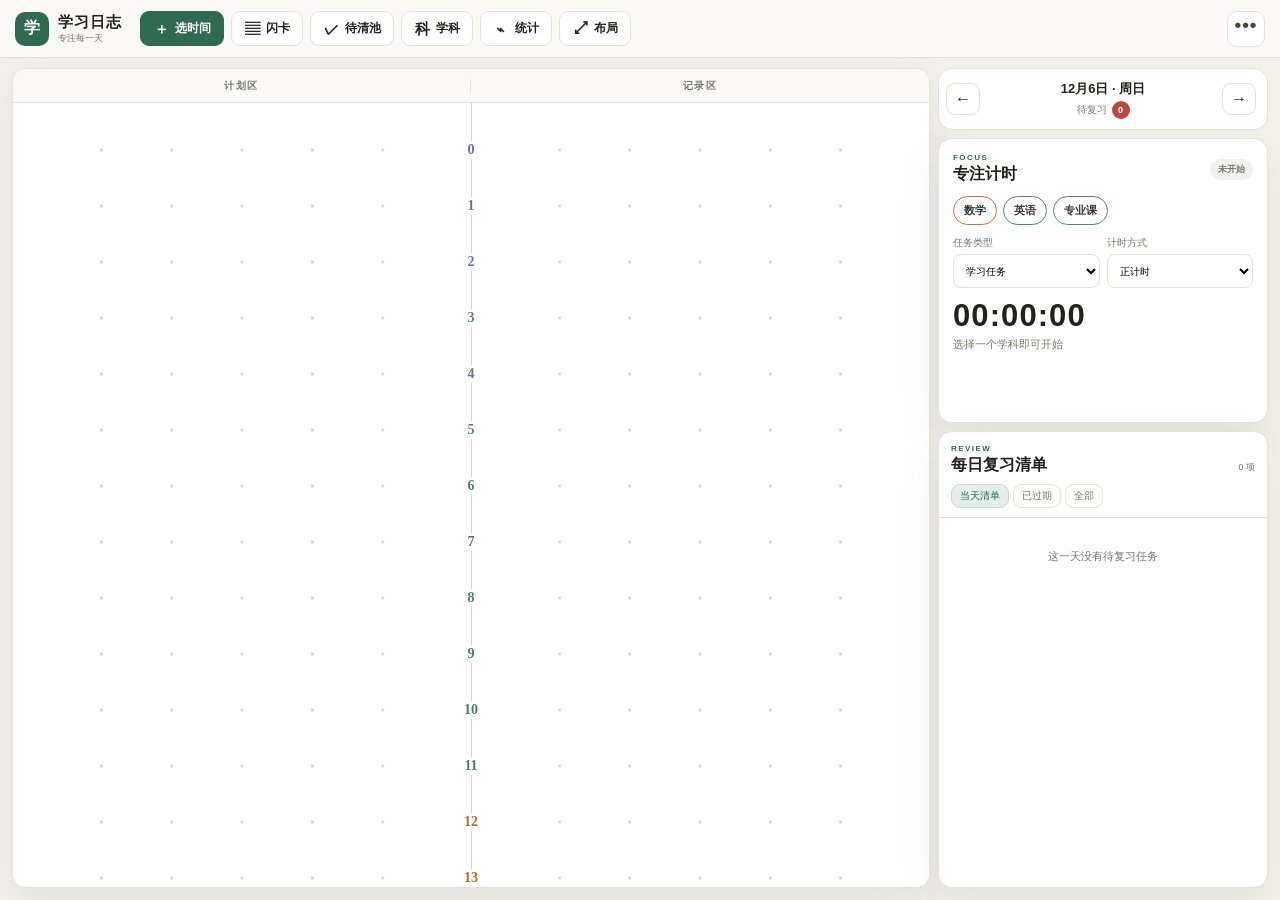
==== index.html @ 1e7308a1 "完成所有需求" ====
<!DOCTYPE html>
<html lang="zh-CN">
<head>
  <meta charset="UTF-8" />
  <meta name="viewport" content="width=device-width, initial-scale=1.0, viewport-fit=cover" />
  <meta name="theme-color" content="#f7f4ee" />
  <title>学习计划时间轴</title>
  <link rel="manifest" href="manifest.webmanifest" />
  <link rel="icon" href="icon.svg" type="image/svg+xml" />
  <link rel="stylesheet" href="styles.css?v=17" />
</head>
<body>
  <div class="app-shell">
    <header class="toolbar">
      <div class="brand"><span class="brand-mark">学</span><div><strong>学习日志</strong><small>专注每一天</small></div></div>
      <nav class="primary-nav" aria-label="主要功能">
        <button id="addEventBtn" class="tool-btn primary" title="在时间轴选时间"><span class="tool-glyph">＋</span><span class="tool-label">选时间</span></button>
        <button id="flashcardsBtn" class="tool-btn" title="闪卡复习"><span class="tool-glyph">▤</span><span class="tool-label">闪卡</span></button>
        <button id="leftoverBtn" class="tool-btn" title="遗留待清池"><span class="tool-glyph">✓</span><span class="tool-label">待清池</span></button>
        <button id="subjectsBtn" class="tool-btn" title="学科管理"><span class="tool-glyph">科</span><span class="tool-label">学科</span></button>
        <button id="statsBtn" class="tool-btn" title="学习统计"><span class="tool-glyph">⌁</span><span class="tool-label">统计</span></button>
        <button id="editLayoutBtn" class="tool-btn" title="编辑布局"><span class="tool-glyph">⤢</span><span class="tool-label">布局</span></button>
      </nav>
      <div class="toolbar-overflow">
        <button id="toolbarMenuBtn" class="menu-toggle" aria-expanded="false" aria-label="更多操作">•••</button>
        <div id="toolbarMenu" class="toolbar-menu hidden">
          <button id="settingsBtn">设置</button>
          <button id="exportImageBtn">分享学习日报</button>
          <button id="installAppBtn" class="hidden">安装到桌面</button>
          <button id="exportDataBtn">导出数据</button>
          <button id="importDataBtn">导入数据</button>
          <span class="menu-divider"></span>
          <button id="undoBtn">撤销 <kbd>Ctrl Z</kbd></button>
          <button id="redoBtn">重做 <kbd>Ctrl Y</kbd></button>
        </div>
      </div>
    </header>

    <div id="layoutEditBar" class="layout-edit-bar hidden">
      <span>布局编辑中：拖动高亮边框调整左右栏、日期/专注/复习高度；时间轴中线可调整计划/记录比例</span>
      <button id="finishLayoutBtn" class="tool-btn primary">完成</button>
      <button id="resetLayoutBtn" class="tool-btn">恢复默认</button>
    </div>

    <main id="mainLayout" class="main-layout">
      <section class="timeline-panel layout-region" aria-label="每日时间轴">
        <div class="timeline-legend"><span>计划区</span><span>记录区</span></div>
        <div id="timelineScroll" class="timeline-scroll"><canvas id="timelineCanvas"></canvas></div>
      </section>

      <div id="sideResizeHandle" class="layout-resize-handle vertical" aria-hidden="true"></div>

      <aside class="side-panel layout-region">
        <section class="date-nav">
          <button id="prevDayBtn" class="nav-arrow" aria-label="前一天">←</button>
          <button id="currentDateButton" class="date-panel" title="打开月历">
            <span id="currentDateLabel" class="date-label"></span>
            <span class="badge-wrap">待复习 <span id="reviewBadge" class="badge">0</span></span>
          </button>
          <button id="nextDayBtn" class="nav-arrow" aria-label="后一天">→</button>
        </section>

        <div id="dateFocusHandle" class="layout-resize-handle horizontal" aria-hidden="true"></div>

        <section class="focus-card">
          <div class="section-heading"><div><span class="eyebrow">FOCUS</span><h2>专注计时</h2></div><span id="focusStatus" class="status-pill">未开始</span></div>
          <div id="focusSubjects" class="subject-list"></div>
          <div class="focus-controls">
            <label>任务类型<select id="focusTaskType"><option value="learn">学习任务</option><option value="review">复习任务</option></select></label>
            <label>计时方式<select id="focusTimerType"><option value="countup">正计时</option><option value="countdown">倒计时</option></select></label>
            <label id="focusDurationWrap" class="hidden">时长<select id="focusDuration"><option value="15">15 分钟</option><option value="25" selected>25 分钟</option><option value="45">45 分钟</option><option value="50">50 分钟</option><option value="60">60 分钟</option><option value="custom">自定义</option></select></label>
            <label id="focusCustomDurationWrap" class="hidden">自定义分钟<input id="focusCustomDuration" type="number" min="1" max="600" value="90" /></label>
          </div>
          <div id="focusClock" class="focus-clock">00:00:00</div>
          <p id="focusSubjectLabel" class="focus-subject-label">选择一个学科即可开始</p>
          <textarea id="focusLiveNote" class="focus-live-note hidden" rows="2" maxlength="1200" placeholder="随手记录关键点、疑问或闪卡素材…"></textarea>
          <div class="focus-running-actions">
            <button id="enterImmersionBtn" class="tool-btn hidden">沉浸界面</button>
            <button id="stopFocusBtn" class="tool-btn focus-stop hidden">结束专注</button>
          </div>
        </section>

        <div id="focusReviewHandle" class="layout-resize-handle horizontal" aria-hidden="true"></div>

        <section class="review-card">
          <div class="review-header">
            <div class="review-heading-row"><div><span class="eyebrow">REVIEW</span><h2>每日复习清单</h2></div><span id="reviewListSummary" class="review-list-summary">0 项</span></div>
            <div class="filter-row"><button class="filter-btn active" data-filter="today">当天清单</button><button class="filter-btn" data-filter="overdue">已过期</button><button class="filter-btn" data-filter="all">全部</button></div>
          </div>
          <div id="reviewList" class="review-list"></div>
        </section>
      </aside>
    </main>
  </div>

  <div id="eventModal" class="modal hidden" aria-hidden="true">
    <div class="modal-card">
      <div class="modal-header"><div><span class="eyebrow">EVENT</span><h3 id="eventModalTitle">添加事件</h3></div><button class="icon-btn" data-close="eventModal" aria-label="关闭">×</button></div>
      <div class="modal-body event-grid">
        <div class="time-preview span-2"><span>已选时间</span><strong id="eventTimeSummary">尚未选择时间</strong></div>
        <label>区域<select id="eventHalfZone"><option value="plan">计划区</option><option value="record">记录区</option></select></label>
        <label>事件类型<select id="eventTaskType"><option value="learn">学习任务</option><option value="review">复习任务</option><option value="custom">自定义</option></select></label>
        <label>一级学科<select id="eventCategory"></select></label>
        <label>二级学科<select id="eventSubcategory"><option value="">不继续选择</option></select></label>
        <label>三级学科<select id="eventTopic"><option value="">不继续选择</option></select></label>
        <label>事件颜色<input id="eventColor" type="color" /></label>
        <fieldset class="span-2 action-type-field">
          <legend>学习动作（可多选）</legend>
          <div class="action-type-options">
            <label><input class="event-action-type" type="checkbox" value="video" /> 视频</label>
            <label><input class="event-action-type" type="checkbox" value="reading" /> 阅读</label>
            <label><input class="event-action-type" type="checkbox" value="practice" /> 习题</label>
            <label><input class="event-action-type" type="checkbox" value="memorize" /> 背诵</label>
            <label><input class="event-action-type" type="checkbox" value="review" /> 复习</label>
          </div>
        </fieldset>
        <label class="span-2">知识点名称<input id="eventKnowledgePoint" type="text" maxlength="100" placeholder="例如：多元函数偏导与全微分" /></label>
        <label>资料定位<input id="eventMaterialLocation" type="text" maxlength="100" placeholder="例如：讲义 P69-P83 / 第 4 章" /></label>
        <label>掌握程度<select id="eventMastery"><option value="unknown">尚未判断</option><option value="weak">薄弱</option><option value="partial">部分掌握</option><option value="mastered">已掌握</option></select></label>
        <label class="span-2">学习摘要<input id="eventTextContent" type="text" maxlength="160" placeholder="一句话记录本次完成了什么" /></label>
        <label class="span-2">学习笔记<textarea id="eventNotes" rows="3" maxlength="1200" placeholder="记录推导、易错点、自己的理解；不会显示在时间轴中"></textarea></label>
        <label class="span-2">遗留内容<textarea id="eventLeftover" rows="2" maxlength="240" placeholder="未完成的习题、仍需解决的问题；没有可留空"></textarea></label>
        <div class="span-2 event-flags"><label><input id="eventImportant" type="checkbox" /> 标记为重点</label></div>
        <details class="span-2 advanced-fields"><summary>调整时间与外观</summary><div class="time-input-grid">
          <label>开始时间<div class="time-inline"><input id="eventStartHour" type="number" min="0" max="23" /><span>:</span><input id="eventStartMinute" type="number" min="0" max="59" /></div></label>
          <label>结束时间<div class="time-inline"><input id="eventEndHour" type="number" min="0" max="23" /><span>:</span><input id="eventEndMinute" type="number" min="0" max="59" /></div></label>
          <label>颜色透明度<input id="eventOpacity" type="range" min="0.1" max="1" step="0.05" /></label>
          <label>文字大小<input id="eventTextSize" type="number" min="10" max="24" /></label>
          <label>文字颜色<input id="eventTextColor" type="color" /></label>
          <label>文字透明度<input id="eventTextOpacity" type="range" min="0.1" max="1" step="0.05" /></label>
        </div></details>
      </div>
      <div class="modal-footer"><button class="tool-btn" data-close="eventModal">取消</button><button id="saveEventBtn" class="tool-btn primary">保存事件</button></div>
    </div>
  </div>

  <div id="settingsModal" class="modal hidden" aria-hidden="true">
    <div class="modal-card settings-card">
      <div class="modal-header"><div><span class="eyebrow">SETTINGS</span><h3>设置</h3></div><button class="icon-btn" data-close="settingsModal" aria-label="关闭">×</button></div>
      <div class="modal-body settings-body">
        <section><h4>时间轴与选点</h4><div class="settings-grid">
          <label>起始小时<input id="settingStartHour" type="number" min="0" max="23" /></label>
          <label>每小时高度<input id="settingHourHeight" type="range" min="38" max="100" /></label>
          <label>计划区宽度<input id="settingPlanRatio" type="range" min="25" max="75" /></label>
          <label>默认选区<select id="settingDefaultZone"><option value="record">记录区</option><option value="plan">计划区</option></select></label>
          <label>选点间隔<select id="settingMinuteInterval"><option value="1">1 分钟</option><option value="5">5 分钟</option><option value="10">10 分钟</option><option value="15">15 分钟</option><option value="30">30 分钟</option></select></label>
          <label>事件轴位置<select id="settingEventPlacement"><option value="bottom">区域下方</option><option value="center">区域中间</option></select></label>
          <label>10 分钟点大小<input id="settingDotSize" type="range" min="1" max="5" step=".5" /></label>
          <label>10 分钟点透明度<input id="settingDotOpacity" type="range" min=".05" max=".8" step=".05" /></label>
          <label>事件箭头粗细<input id="settingArrowWidth" type="range" min="1" max="5" step=".25" /></label>
          <label>箭头尖大小<input id="settingArrowSize" type="range" min="3" max="12" step="1" /></label>
        </div>
        <div class="check-row"><label><input id="settingShowDots" type="checkbox" /> 默认显示 10 分钟点</label><label><input id="settingDividerDrag" type="checkbox" /> 允许直接拖动中间时间线</label><label><input id="settingCompactToolbar" type="checkbox" /> 工具栏仅显示图标</label></div>
        <label class="block-label">隐藏时段（支持多个）<textarea id="settingHiddenHours" rows="2" placeholder="例如：0-7,23-24"></textarea></label></section>
        <div class="settings-inline-action"><button id="compactTimelinePresetBtn" class="tool-btn">应用 7–22 紧凑视图</button><span>自动隐藏 0–7、22–24，并压缩小时高度。</span></div>

        <section><h4>复习规则</h4><div class="settings-grid">
          <label>规则模板<select id="settingReviewPreset"><option value="common">常用间隔</option><option value="ebbinghaus">艾宾浩斯</option><option value="custom">自定义</option></select></label>
          <label>复习间隔（天）<input id="settingReviewIntervals" type="text" placeholder="1,3,7,14,30" /></label>
          <label>复习颜色<input id="settingReviewColor" type="color" /></label>
          <label>复习透明度<input id="settingReviewOpacity" type="range" min="0.1" max="1" step="0.05" /></label>
        </div><p class="settings-note">每个数字代表从学习当天起，第 N 次复习安排在多少天后。</p></section>

        <section><h4>快捷键与沉浸界面</h4><div class="settings-grid">
          <label>快速选点快捷键<input id="settingShortcut" type="text" placeholder="Ctrl+Enter" /></label>
          <label>倒数日名称<input id="settingCountdownName" type="text" placeholder="距离考试" /></label>
          <label>倒数日日期<input id="settingCountdownDate" type="date" /></label>
          <label>沉浸背景<select id="settingImmersionTheme"><option value="plain">纯白</option><option value="landscape">自然风景</option><option value="anime">动漫柔光</option><option value="star">星空</option><option value="sky">天空</option><option value="pet">萌宠暖色</option><option value="custom">自定义图片</option></select></label>
          <label>背景透明度<input id="settingImmersionOpacity" type="range" min=".15" max="1" step=".05" /></label>
          <label>倒数日字号<input id="settingCountdownSize" type="range" min="18" max="64" step="2" /></label>
          <label>倒数日位置<select id="settingCountdownPosition"><option value="below">计时器下方</option><option value="top">页面上方</option><option value="bottom">页面下方</option></select></label>
          <label class="span-2">背景图片网址<input id="settingImmersionBackground" type="url" placeholder="https://…（也可以选择本地图片）" /></label>
        </div><div class="check-row"><label><input id="settingShowCountdown" type="checkbox" /> 显示倒数日</label><label><input id="settingShowQuote" type="checkbox" /> 显示励志句子</label></div>
        <div class="settings-inline-action"><label class="file-picker">选择本地背景<input id="settingLocalBackground" type="file" accept="image/*" hidden /></label><button id="clearLocalBackgroundBtn" class="tool-btn">清除背景图</button><span id="localBackgroundStatus">尚未设置图片</span></div></section>

        <section><h4>提醒与系统通知</h4><div class="settings-grid">
          <label>提示音<select id="settingSoundType"><option value="cheer">欢呼旋律</option><option value="chime">清亮提示</option><option value="bell">铃声</option></select></label>
          <label>播放时长（秒）<input id="settingSoundDuration" type="number" min=".5" max="10" step=".5" /></label>
          <label>音量<input id="settingSoundVolume" type="range" min="0" max="1" step=".05" /></label>
        </div><div class="check-row"><label><input id="settingSoundEnabled" type="checkbox" /> 启用提示音</label><label><input id="settingNotificationsEnabled" type="checkbox" /> 启用系统通知</label></div>
        <div class="settings-inline-action"><button id="testSoundBtn" class="tool-btn">试听</button><button id="enableNotificationsBtn" class="tool-btn">授权并测试通知</button><span>浏览器需保持运行；系统勿扰模式可能拦截通知。</span></div></section>

        <section class="danger-zone"><div><h4>数据操作</h4><p>清空后可通过撤销恢复，刷新页面后将无法撤销。</p></div><button id="clearEventsBtn" class="tool-btn danger">清空全部事件</button></section>
      </div>
    </div>
  </div>

  <div id="calendarModal" class="modal hidden" aria-hidden="true">
    <div class="modal-card calendar-card">
      <div class="modal-header"><div><span class="eyebrow">CALENDAR</span><h3>月度学习视图</h3></div><button class="icon-btn" data-close="calendarModal" aria-label="关闭">×</button></div>
      <div class="calendar-toolbar"><button id="calendarPrevBtn" class="nav-arrow">←</button><strong id="calendarTitle"></strong><button id="calendarNextBtn" class="nav-arrow">→</button></div>
      <div id="monthCalendar" class="month-calendar"></div>
    </div>
  </div>

  <div id="statsModal" class="modal hidden" aria-hidden="true">
    <div class="modal-card module-card">
      <div class="modal-header"><div><span class="eyebrow">INSIGHTS</span><h3>专注统计</h3></div><button class="icon-btn" data-close="statsModal" aria-label="关闭">×</button></div>
      <div class="module-toolbar stats-toolbar">
        <div id="statsSubjectFilters" class="subject-filter-list"></div>
        <div class="stats-controls">
          <label>统计范围<select id="statsRange"><option value="day">本日</option><option value="week">本周</option><option value="month" selected>本月</option><option value="year">本年</option><option value="custom">自定义</option></select></label>
          <div id="statsCustomRange" class="stats-custom-range hidden"><input id="statsCustomFrom" type="date" aria-label="统计开始日期" /><span>至</span><input id="statsCustomTo" type="date" aria-label="统计结束日期" /></div>
          <label>分布图<select id="statsChartType"><option value="bar">柱状图</option><option value="pie">扇形图</option></select></label>
        </div>
      </div>
      <div class="modal-body stats-grid">
        <section class="stat-card" data-stat-section="summary"><button class="eye-btn" data-toggle-stat="summary" title="显示或隐藏">◉</button><h4>累计专注</h4><div class="metric-row"><div><strong id="statTotalCount">0</strong><span>次数</span></div><div><strong id="statTotalTime">0m</strong><span>总时长</span></div><div><strong id="statDailyAverage">0m</strong><span>日均</span></div></div></section>
        <section class="stat-card" data-stat-section="today"><button class="eye-btn" data-toggle-stat="today">◉</button><h4>今日专注</h4><div class="metric-row"><div><strong id="statTodayCount">0</strong><span>次数</span></div><div><strong id="statTodayTime">0m</strong><span>时长</span></div></div></section>
        <section class="stat-card chart-card" data-stat-section="distribution"><button class="eye-btn" data-toggle-stat="distribution">◉</button><h4>学科时长分布</h4><canvas id="distributionChart" width="520" height="220"></canvas></section>
        <section class="stat-card chart-card" data-stat-section="monthly"><button class="eye-btn" data-toggle-stat="monthly">◉</button><h4>本月每日专注</h4><canvas id="monthlyChart" width="760" height="230"></canvas></section>
        <section class="stat-card chart-card" data-stat-section="yearly"><button class="eye-btn" data-toggle-stat="yearly">◉</button><h4>本年每月专注</h4><canvas id="yearlyChart" width="760" height="230"></canvas></section>
      </div>
    </div>
  </div>

  <div id="subjectsModal" class="modal hidden" aria-hidden="true">
    <div class="modal-card module-card">
      <div class="modal-header"><div><span class="eyebrow">SUBJECTS</span><h3>学科管理</h3></div><button class="icon-btn" data-close="subjectsModal" aria-label="关闭">×</button></div>
      <div class="subjects-layout">
        <aside class="subjects-sidebar"><button id="addCategoryBtn" class="tool-btn primary">添加学科</button><div id="subjectsList" class="subjects-list"></div></aside>
        <div id="subjectDetail" class="subject-detail"></div>
      </div>
    </div>
  </div>

  <div id="planReminderModal" class="modal plan-reminder-modal hidden" aria-hidden="true" aria-live="assertive">
    <div class="modal-card plan-reminder-card">
      <div class="plan-reminder-accent"></div>
      <div class="modal-body plan-reminder-body">
        <div class="plan-reminder-icon">▶</div>
        <div class="plan-reminder-copy"><span class="eyebrow">PLAN READY</span><h3>计划时间到了</h3><p>现在开始，网站会自动带入任务信息并启动学习计时。</p></div>
        <div class="plan-reminder-event">
          <div class="plan-reminder-top"><span id="planReminderSubject" class="plan-reminder-subject">学科</span><strong id="planReminderTime">00:00 - 00:00</strong></div>
          <h4 id="planReminderTitle">学习任务</h4>
          <div id="planReminderActions" class="plan-reminder-tags"></div>
          <p id="planReminderLocation" class="plan-reminder-location"></p>
        </div>
      </div>
      <div class="modal-footer plan-reminder-actions"><button id="planReminderIgnoreBtn" class="tool-btn">忽略本次</button><button id="planReminderSnoozeBtn" class="tool-btn">10 分钟后提醒</button><button id="planReminderStartBtn" class="tool-btn primary">一键开始学习</button></div>
    </div>
  </div>

  <div id="reviewDetailModal" class="modal hidden" aria-hidden="true">
    <div class="modal-card review-detail-card">
      <div class="modal-header"><div><span class="eyebrow">REVIEW DETAIL</span><h3 id="reviewDetailTitle">复习详情</h3></div><button class="icon-btn" data-close="reviewDetailModal" aria-label="关闭">×</button></div>
      <div class="modal-body review-detail-body">
        <section class="review-detail-section basic"><div class="review-detail-section-title"><span>01</span><h4>基础信息</h4></div><div id="reviewDetailBasic" class="review-detail-content"></div></section>
        <section class="review-detail-section learning"><div class="review-detail-section-title"><span>02</span><h4>学习信息</h4></div><div id="reviewDetailLearning" class="review-detail-content"></div></section>
        <section class="review-detail-section history"><div class="review-detail-section-title"><span>03</span><h4>复习情况</h4></div><div id="reviewDetailHistory" class="review-history-list"></div></section>
      </div>
      <div class="modal-footer"><button class="tool-btn" data-close="reviewDetailModal">返回清单</button><button id="reviewDetailStartBtn" class="tool-btn primary">开始本次复习</button></div>
    </div>
  </div>

  <div id="eventDetailModal" class="modal hidden" aria-hidden="true">
    <div class="modal-card event-detail-card">
      <div class="modal-header"><div><span class="eyebrow">LEARNING DETAIL</span><h3 id="eventDetailTitle">事件详情</h3></div><button class="icon-btn" data-close="eventDetailModal" aria-label="关闭">×</button></div>
      <div id="eventDetailBody" class="modal-body event-detail-body"></div>
      <div class="modal-footer"><button id="eventDetailEditBtn" class="tool-btn">编辑事件设置</button><button id="eventDetailStartBtn" class="tool-btn primary">开始学习</button></div>
    </div>
  </div>

  <div id="flashcardsModal" class="modal hidden" aria-hidden="true">
    <div class="modal-card flashcards-card">
      <div class="modal-header"><div><span class="eyebrow">ACTIVE RECALL</span><h3>闪卡复习</h3></div><button class="icon-btn" data-close="flashcardsModal" aria-label="关闭">×</button></div>
      <div class="module-toolbar"><select id="flashcardsSubjectFilter"><option value="all">全部学科</option></select><span id="flashcardProgress">0 / 0</span></div>
      <div class="modal-body flashcard-body"><div class="method-note"><b>复习建议</b><span>先遮住答案主动回忆，再翻面核对；每次可换成复述、例题或错因分析，避免只重复阅读。</span></div><button id="flashcardStage" class="flashcard-stage" type="button"><span id="flashcardSource"></span><strong id="flashcardQuestion">暂无闪卡</strong><p id="flashcardAnswer">保存含知识点的学习事件后，会自动生成闪卡。</p><small>点击卡片翻面</small></button></div>
      <div class="modal-footer flashcard-controls"><button id="flashcardPrevBtn" class="tool-btn">上一张</button><button id="flashcardSourceBtn" class="tool-btn">查看来源</button><button id="flashcardRevealBtn" class="tool-btn primary">显示答案</button><button id="flashcardNextBtn" class="tool-btn">下一张</button></div>
    </div>
  </div>

  <div id="leftoverModal" class="modal hidden" aria-hidden="true">
    <div class="modal-card module-card">
      <div class="modal-header"><div><span class="eyebrow">LEFTOVER POOL</span><h3>遗留待清池</h3></div><button class="icon-btn" data-close="leftoverModal" aria-label="关闭">×</button></div>
      <div class="modal-body"><p class="settings-note">遗留问题始终挂载在原学习事件上；完成后会同步到复习卡片，但仍保留原文作为学习痕迹。</p><div id="leftoverList" class="leftover-list"></div></div>
    </div>
  </div>

  <div id="focusDetailModal" class="modal hidden" aria-hidden="true">
    <div class="modal-card compact-card">
      <div class="modal-header"><div><span class="eyebrow">COMPLETE</span><h3 id="focusDetailTitle">完成本次专注</h3></div><button class="icon-btn" data-close="focusDetailModal" aria-label="关闭">×</button></div>
      <div class="modal-body"><div id="focusSummary" class="focus-summary"></div><div class="focus-progress-grid"><label><span id="focusStartLabel">从哪里开始</span><input id="focusStartPoint" type="text" maxlength="100" placeholder="例如：讲义 P69" /></label><label><span id="focusEndLabel">学到哪里</span><input id="focusEndPoint" type="text" maxlength="100" placeholder="例如：讲义 P83" /></label></div><label class="block-label"><span>完成后掌握程度</span><select id="focusResultMastery"><option value="unknown">尚未判断</option><option value="weak">薄弱</option><option value="partial">部分掌握</option><option value="mastered">已掌握</option></select></label><label class="block-label"><span id="focusDetailLabel">学习详情</span><textarea id="focusDetailText" rows="4" maxlength="240" placeholder="记录掌握的知识点、遇到的问题或下一步计划"></textarea></label></div>
      <div class="modal-footer"><button id="discardFocusBtn" class="tool-btn">不保存</button><button id="saveFocusBtn" class="tool-btn primary">完成并加入时间轴</button></div>
    </div>
  </div>

  <div id="immersionOverlay" class="immersion-overlay hidden">
    <div id="immersionBackdrop" class="immersion-backdrop"></div>
    <button id="exitImmersionBtn" class="immersion-exit" aria-label="退出沉浸界面">□</button>
    <div id="immersionContent" class="immersion-content">
      <span id="immersionMode" class="immersion-mode">正计时</span>
      <div id="immersionClock" class="immersion-clock">00:00:00</div>
      <div id="immersionSubject" class="immersion-subject"></div>
      <section id="immersionReviewCard" class="immersion-review-card hidden"></section>
      <textarea id="immersionLiveNote" class="immersion-live-note" rows="3" maxlength="1200" placeholder="随手记录关键点、疑问或闪卡素材…"></textarea>
      <div id="immersionCountdown" class="immersion-countdown"></div>
      <blockquote id="immersionQuote" class="immersion-quote"></blockquote>
      <button id="immersionStopBtn" class="immersion-stop">结束本次专注</button>
    </div>
  </div>

  <div id="contextMenu" class="context-menu hidden"></div>
  <input id="importInput" type="file" accept="application/json" hidden />
  <script src="app.js?v=17"></script>
</body>
</html>
---- styles.css ----
:root {
  --bg: #f3f1eb;
  --paper: #fff;
  --paper-warm: #faf9f6;
  --ink: #20231f;
  --muted: #74786f;
  --line: #e4e2da;
  --accent: #2f6b4f;
  --accent-dark: #214e39;
  --accent-soft: #e5efe9;
  --danger: #b8493f;
  --shadow: 0 16px 44px rgba(35, 40, 35, .08);
  --side-width: 330px;
  --date-height: 62px;
  --focus-height: 285px;
}

* { box-sizing: border-box; }
html, body { margin: 0; width: 100%; height: 100%; overflow: hidden; }
body { color: var(--ink); background: var(--bg); font-family: Inter, "Segoe UI", "PingFang SC", "Microsoft YaHei", sans-serif; -webkit-font-smoothing: antialiased; }
button, input, select, textarea { font: inherit; }
button { cursor: pointer; touch-action: manipulation; }
button, [role="button"] { -webkit-tap-highlight-color: transparent; }
button:focus-visible, input:focus-visible, select:focus-visible, textarea:focus-visible, summary:focus-visible {
  outline: 3px solid color-mix(in srgb, var(--accent) 28%, transparent);
  outline-offset: 2px;
}
.hidden { display: none !important; }
.app-shell { height: 100vh; display: flex; flex-direction: column; overflow: hidden; }

.toolbar { position: relative; z-index: 15; min-height: 58px; flex: 0 0 58px; display: flex; align-items: center; gap: 18px; padding: 9px 15px; background: rgba(250,249,246,.96); border-bottom: 1px solid var(--line); backdrop-filter: blur(14px); }
.brand { display: flex; align-items: center; gap: 9px; flex: 0 0 auto; }
.brand-mark { width: 34px; height: 34px; display: grid; place-items: center; border-radius: 10px; color: #fff; background: var(--accent); font-weight: 800; }
.brand strong, .brand small { display: block; }
.brand strong { font-size: 15px; letter-spacing: .06em; }
.brand small { color: var(--muted); font-size: 9px; }
.primary-nav { min-width: 0; display: flex; gap: 7px; }
.primary-nav .tool-btn { display: inline-flex; align-items: center; gap: 5px; white-space: nowrap; }
.tool-glyph { min-width: 17px; font-size: 15px; font-weight: 850; line-height: 1; text-align: center; }
body.compact-toolbar .primary-nav .tool-btn { width: 36px; padding-inline: 0; justify-content: center; }
body.compact-toolbar .primary-nav .tool-label { display: none; }
.toolbar-overflow { position: relative; display: flex; flex-direction: row-reverse; align-items: center; gap: 6px; margin-left: auto; }
.menu-toggle { width: 38px; height: 36px; padding: 0 0 7px; color: #424840; background: #fff; border: 1px solid var(--line); border-radius: 10px; font-size: 19px; font-weight: 800; letter-spacing: 1px; }
.menu-toggle[aria-expanded="true"] { color: #fff; background: var(--accent); border-color: var(--accent); }
.toolbar-menu { position: static; width: auto; padding: 4px; display: flex; align-items: center; z-index: 40; background: #fff; border: 1px solid var(--line); border-radius: 12px; box-shadow: 0 10px 28px rgba(20,28,22,.10); }
.toolbar-menu button { min-height: 32px; display: flex; align-items: center; justify-content: space-between; gap: 7px; padding: 6px 8px; color: var(--ink); background: transparent; border: 0; border-radius: 8px; white-space: nowrap; text-align: left; font-size: 11px; }
.toolbar-menu button:hover { background: var(--accent-soft); }
.toolbar-menu kbd { color: var(--muted); font-size: 9px; }
.menu-divider { width: 1px; height: 22px; margin: 4px; background: var(--line); }
body.toolbar-menu-open .primary-nav .tool-btn { width: 36px; padding-inline: 0; justify-content: center; }
body.toolbar-menu-open .primary-nav .tool-label { display: none; }

.tool-btn, .nav-arrow, .filter-btn, .icon-btn { border: 1px solid var(--line); color: var(--ink); background: #fff; border-radius: 9px; transition: .16s ease; }
.tool-btn:hover, .nav-arrow:hover, .filter-btn:hover, .icon-btn:hover { border-color: #b9c6bd; transform: translateY(-1px); }
.tool-btn { min-height: 35px; padding: 7px 12px; font-size: 12px; font-weight: 680; }
.tool-btn.primary { color: #fff; background: var(--accent); border-color: var(--accent); }
.tool-btn.primary:hover { background: var(--accent-dark); }
.tool-btn.danger { color: #fff; background: var(--danger); border-color: var(--danger); }

.layout-edit-bar { flex: 0 0 46px; display: flex; align-items: center; justify-content: center; gap: 9px; padding: 6px 12px; color: #68450f; background: #fff4d8; border-bottom: 1px solid #ecd7a2; font-size: 12px; }
.main-layout { flex: 1; min-height: 0; display: grid; grid-template-columns: minmax(430px, 1fr) 8px var(--side-width); gap: 0; padding: 10px 12px 12px; }
.timeline-panel, .focus-card, .review-card, .date-nav { background: var(--paper); border: 1px solid var(--line); border-radius: 14px; box-shadow: var(--shadow); }
.timeline-panel { min-width: 0; overflow: hidden; }
.timeline-legend { height: 34px; display: grid; grid-template-columns: 1fr 1fr; align-items: center; color: var(--muted); background: var(--paper-warm); border-bottom: 1px solid var(--line); font-size: 10px; font-weight: 800; letter-spacing: .14em; }
.timeline-legend span { text-align: center; }
.timeline-legend span:first-child { border-right: 1px solid var(--line); }
.timeline-scroll { width: 100%; height: calc(100% - 34px); overflow: auto; background: #fff; scrollbar-width: thin; }
#timelineCanvas { display: block; width: 100%; }
#timelineCanvas.selecting { cursor: url("data:image/svg+xml,%3Csvg xmlns='http://www.w3.org/2000/svg' width='20' height='20' viewBox='0 0 20 20'%3E%3Ccircle cx='10' cy='10' r='5' fill='white' fill-opacity='.94' stroke='%23356957' stroke-width='1.5'/%3E%3Ccircle cx='10' cy='10' r='1.5' fill='%23356957'/%3E%3Cpath d='M10 1v3M10 16v3M1 10h3M16 10h3' stroke='white' stroke-width='3' stroke-linecap='round'/%3E%3Cpath d='M10 1v3M10 16v3M1 10h3M16 10h3' stroke='%23356957' stroke-width='1' stroke-linecap='round'/%3E%3C/svg%3E") 10 10, crosshair; }

.side-panel { min-width: 260px; min-height: 0; display: grid; grid-template-rows: var(--date-height) 8px var(--focus-height) 8px minmax(160px, 1fr); }
.date-nav { display: grid; grid-template-columns: 38px 1fr 38px; align-items: center; margin-bottom: 0; padding: 7px; box-shadow: none; }
.nav-arrow { width: 34px; height: 32px; padding: 0; }
.date-panel { min-width: 0; padding: 0 5px; color: var(--ink); background: transparent; border: 0; text-align: center; }
.date-label { display: block; overflow: hidden; text-overflow: ellipsis; white-space: nowrap; font-size: 13px; font-weight: 760; }
.badge-wrap { display: inline-flex; align-items: center; gap: 5px; margin-top: 3px; color: var(--muted); font-size: 10px; }
.badge { min-width: 18px; height: 18px; padding: 0 5px; display: grid; place-items: center; color: #fff; background: var(--danger); border-radius: 99px; font-size: 9px; font-weight: 800; }
.focus-card { min-height: 180px; padding: 14px; overflow: auto; }
.review-card { min-height: 0; display: flex; flex-direction: column; overflow: hidden; }
.section-heading { display: flex; align-items: center; justify-content: space-between; gap: 10px; }
.section-heading h2, .review-header h2, .modal-header h3 { margin: 0; }
.section-heading h2, .review-header h2 { font-size: 16px; }
.eyebrow { display: block; margin-bottom: 2px; color: var(--accent); font-size: 8px; font-weight: 850; letter-spacing: .18em; }
.status-pill { padding: 4px 8px; color: var(--muted); background: #f1f1ed; border-radius: 999px; font-size: 9px; font-weight: 750; }
.status-pill.running { color: #fff; background: var(--accent); }
.subject-list { display: flex; gap: 6px; margin: 11px 0; overflow-x: auto; scrollbar-width: thin; }
.subject-btn { flex: 0 0 auto; padding: 6px 10px; border: 1px solid var(--subject-color, var(--line)); border-radius: 99px; color: #343832; background: #fff; font-size: 11px; font-weight: 680; }
.subject-btn:disabled { opacity: .5; }
.focus-controls { display: grid; grid-template-columns: repeat(2, minmax(0,1fr)); gap: 7px; }
.focus-controls label { display: flex; flex-direction: column; gap: 4px; color: var(--muted); font-size: 10px; }
.focus-controls select, .focus-controls input { width: 100%; min-height: 34px; padding: 6px 8px; border: 1px solid var(--line); border-radius: 8px; background: #fff; }
.focus-clock { margin-top: 12px; font-variant-numeric: tabular-nums; font-size: 31px; font-weight: 780; line-height: 1; letter-spacing: .035em; }
.focus-subject-label { min-height: 16px; margin: 6px 0 9px; color: var(--muted); font-size: 11px; }
.focus-live-note { width: 100%; min-height: 52px; margin-bottom: 8px; padding: 8px; resize: vertical; color: var(--ink); background: #fafbf9; border: 1px solid var(--line); border-radius: 8px; font-size: 10px; line-height: 1.5; }
.focus-running-actions { display: flex; gap: 7px; }
.focus-running-actions .tool-btn { flex: 1; }
.focus-stop { color: #fff; background: #313a34; border-color: #313a34; }
.review-header { padding: 12px 12px 9px; border-bottom: 1px solid var(--line); }
.review-heading-row { display: flex; align-items: flex-end; justify-content: space-between; gap: 8px; }
.review-list-summary { padding-bottom: 2px; color: var(--muted); font-size: 9px; }
.filter-row { display: flex; gap: 4px; margin-top: 8px; }
.filter-btn { padding: 4px 8px; color: var(--muted); font-size: 10px; }
.filter-btn.active { color: var(--accent); background: var(--accent-soft); border-color: #c8dbcf; }
.review-list { flex: 1; min-height: 0; overflow: auto; padding: 7px; scrollbar-width: thin; }
.review-empty { padding: 24px 8px; color: var(--muted); text-align: center; font-size: 11px; }
.review-group { margin-bottom: 10px; }
.review-group:last-child { margin-bottom: 0; }
.review-group-heading { position: sticky; top: -7px; z-index: 2; display: flex; align-items: center; justify-content: space-between; padding: 7px 5px 6px; color: var(--muted); background: rgba(247,247,243,.94); backdrop-filter: blur(5px); font-size: 9px; }
.review-group-name { color: var(--review-group-color); font-size: 11px; font-weight: 850; }
.review-group-name::before { content: ""; display: inline-block; width: 7px; height: 7px; margin-right: 5px; background: var(--review-group-color); border-radius: 50%; }
.review-item { padding: 10px; margin-bottom: 6px; background: #fff; border: 1px solid var(--line); border-left: 3px solid color-mix(in srgb, var(--review-group-color) 68%, white); border-radius: 10px; }
.review-item:last-child { margin-bottom: 0; }
.review-item.done, .review-item.abandoned { opacity: .48; }
.review-topline { display: flex; align-items: center; justify-content: space-between; gap: 7px; }
.review-meta { color: var(--muted); font-size: 9px; }
.review-important { color: #a56525; font-size: 9px; font-weight: 800; }
.review-title, .review-title-button { display: block; margin-top: 7px; font-size: 12px; line-height: 1.45; }
.review-title-button { width: 100%; padding: 0; color: var(--ink); background: transparent; border: 0; text-align: left; font-weight: 800; }
.review-title-button:hover { color: var(--accent); }
.review-location { margin-top: 3px; color: #667069; font-size: 10px; }
.review-location::before { content: "定位 · "; color: #9aa09a; }
.review-tags { display: flex; gap: 4px; flex-wrap: wrap; margin-top: 5px; }
.review-tags > span { padding: 2px 6px; color: #607069; background: #f2f4f1; border-radius: 99px; font-size: 8px; }
.review-summary { margin-top: 5px; color: var(--muted); font-size: 10px; line-height: 1.45; }
.review-leftover, .review-suggestion { display: grid; grid-template-columns: 29px 1fr; gap: 5px; margin-top: 6px; padding: 6px 7px; border-radius: 7px; font-size: 9px; line-height: 1.45; }
.review-leftover { color: #8d513b; background: #fff4ee; }
.review-suggestion { color: #466457; background: #eef6f0; }
.review-leftover b, .review-suggestion b { font-size: 8px; }
.mastery-badge { flex: 0 0 auto; padding: 2px 6px; border-radius: 99px; background: #f0f1ed; font-size: 8px; }
.mastery-weak { color: #a63e35; background: #fff0ee; }
.mastery-partial { color: #9a651e; background: #fff6df; }
.mastery-mastered { color: #2f6b4f; background: #e8f4ec; }
.review-actions { display: flex; gap: 4px; flex-wrap: wrap; margin-top: 8px; }
.review-actions button { min-height: 27px; padding: 4px 7px; font-size: 9px; }

.layout-resize-handle { position: relative; z-index: 5; }
.layout-resize-handle::after { content: ""; position: absolute; border-radius: 99px; opacity: 0; transition: .15s; }
.layout-resize-handle.vertical { cursor: col-resize; }
.layout-resize-handle.vertical::after { inset: 12px 2px; background: var(--accent); }
.layout-resize-handle.horizontal { cursor: row-resize; }
.layout-resize-handle.horizontal::after { inset: 2px 12px; background: var(--accent); }
body:not(.layout-editing) .layout-resize-handle { pointer-events: none; }
.layout-editing .layout-resize-handle:hover::after, .layout-editing .layout-resize-handle.dragging::after { opacity: 1; }
.layout-editing .layout-region { outline: 1px dashed rgba(47,107,79,.38); outline-offset: -4px; }

.modal { position: fixed; inset: 0; z-index: 50; display: grid; place-items: center; padding: 14px; background: rgba(24,28,24,.46); backdrop-filter: blur(5px); }
.modal-card { width: min(730px, 96vw); max-height: 94vh; display: flex; flex-direction: column; overflow: hidden; background: #fff; border-radius: 17px; box-shadow: 0 30px 90px rgba(20,25,21,.25); }
.modal-card.compact-card { width: min(520px, 96vw); }
.modal-card.settings-card { width: min(900px, 96vw); }
.modal-card.calendar-card { width: min(1050px, 97vw); }
.modal-card.module-card { width: min(1180px, 98vw); height: min(880px, 95vh); }
.modal-header, .modal-footer { display: flex; align-items: center; justify-content: space-between; gap: 10px; padding: 13px 16px; }
.modal-header { border-bottom: 1px solid var(--line); }
.modal-footer { justify-content: flex-end; border-top: 1px solid var(--line); }
.modal-body { padding: 15px 16px; overflow: auto; }
.icon-btn { width: 33px; height: 33px; padding: 0; font-size: 19px; }

.event-grid, .settings-grid { display: grid; grid-template-columns: repeat(2,minmax(0,1fr)); gap: 10px; }
.event-grid label, .settings-grid label, .block-label { display: flex; flex-direction: column; gap: 5px; color: var(--muted); font-size: 11px; }
.event-grid input, .event-grid select, .event-grid textarea, .settings-grid input, .settings-grid select, .block-label textarea, .block-label select { width: 100%; min-height: 38px; padding: 8px 9px; color: var(--ink); background: #fff; border: 1px solid var(--line); border-radius: 8px; }
.event-grid textarea { resize: vertical; }
input[type="color"] { padding: 3px !important; }
input[type="range"] { min-height: 26px !important; padding: 0 !important; border: 0 !important; }
.span-2 { grid-column: span 2; }
.time-preview { padding: 11px 13px; display: flex; align-items: center; justify-content: space-between; background: var(--accent-soft); border-radius: 10px; }
.time-preview span { color: var(--muted); font-size: 10px; }
.time-preview strong { color: var(--accent-dark); font-size: 17px; }
.advanced-fields { border: 1px solid var(--line); border-radius: 9px; }
.advanced-fields summary { padding: 10px 11px; color: var(--muted); cursor: pointer; font-size: 11px; }
.time-input-grid { display: grid; grid-template-columns: repeat(2,minmax(0,1fr)); gap: 9px; padding: 0 11px 11px; }
.time-inline { display: flex; align-items: center; gap: 5px; }
.time-inline input { text-align: center; }
.action-type-field { margin: 0; padding: 9px 10px 10px; border: 1px solid var(--line); border-radius: 9px; }
.action-type-field legend { padding: 0 5px; color: var(--muted); font-size: 11px; }
.action-type-options { display: flex; gap: 7px; flex-wrap: wrap; }
.action-type-options label, .event-flags label { width: auto; min-height: 0; flex-direction: row; align-items: center; gap: 5px; padding: 5px 8px; color: var(--ink); background: var(--paper-warm); border: 1px solid var(--line); border-radius: 99px; }
.action-type-options input, .event-flags input { width: auto; min-height: 0; margin: 0; }
.event-flags { display: flex; gap: 8px; }
.settings-body { display: grid; gap: 10px; }
.settings-body section { padding: 13px; background: var(--paper-warm); border: 1px solid var(--line); border-radius: 11px; }
.settings-body h4 { margin: 0 0 10px; }
.settings-note { margin: 8px 0 0; color: var(--muted); font-size: 10px; }
.block-label { margin-top: 10px; }
.block-label textarea { resize: vertical; }
.check-row { display: flex; gap: 18px; margin-top: 10px; color: var(--muted); font-size: 11px; }
.check-row label { display: flex; align-items: center; gap: 6px; }
.danger-zone { display: flex; align-items: center; justify-content: space-between; border-color: #eed2ce !important; background: #fff8f7 !important; }
.danger-zone h4 { color: var(--danger); }
.danger-zone p { margin: 0; color: var(--muted); font-size: 10px; }
.focus-summary { padding: 11px 12px; color: var(--accent-dark); background: var(--accent-soft); border-radius: 9px; font-weight: 750; }
.focus-progress-grid { display: grid; grid-template-columns: repeat(2,minmax(0,1fr)); gap: 9px; margin-top: 11px; }
.focus-progress-grid label { display: flex; flex-direction: column; gap: 5px; color: var(--muted); font-size: 11px; }
.focus-progress-grid input { width: 100%; min-height: 38px; padding: 8px 9px; border: 1px solid var(--line); border-radius: 8px; }

.plan-reminder-modal { z-index: 120; background: rgba(18,28,22,.58); }
.plan-reminder-card { position: relative; width: min(560px,94vw); overflow: hidden; }
.plan-reminder-accent { height: 5px; background: var(--plan-color,var(--accent)); }
.plan-reminder-body { display: grid; grid-template-columns: 48px 1fr; gap: 12px; padding: 20px; }
.plan-reminder-icon { display: grid; place-items: center; width: 44px; height: 44px; color: #fff; background: var(--plan-color,var(--accent)); border-radius: 13px; box-shadow: 0 8px 24px color-mix(in srgb,var(--plan-color,var(--accent)) 28%,transparent); font-size: 18px; }
.plan-reminder-copy h3 { margin: 3px 0 5px; font-size: 22px; }
.plan-reminder-copy p { margin: 0; color: var(--muted); font-size: 11px; line-height: 1.55; }
.plan-reminder-event { grid-column: span 2; padding: 14px; background: color-mix(in srgb,var(--plan-color,var(--accent)) 7%,white); border: 1px solid color-mix(in srgb,var(--plan-color,var(--accent)) 20%,white); border-radius: 12px; }
.plan-reminder-top { display: flex; align-items: center; justify-content: space-between; gap: 8px; }
.plan-reminder-subject { padding: 3px 7px; color: var(--plan-color,var(--accent)); background: #fff; border-left: 3px solid var(--plan-color,var(--accent)); border-radius: 5px; font-size: 10px; font-weight: 850; }
.plan-reminder-top strong { font-variant-numeric: tabular-nums; font-size: 11px; }
.plan-reminder-event h4 { margin: 10px 0 7px; font-size: 17px; }
.plan-reminder-tags { display: flex; gap: 5px; flex-wrap: wrap; }
.plan-reminder-tags span { padding: 3px 7px; color: #53685b; background: #fff; border-radius: 99px; font-size: 9px; }
.plan-reminder-location { margin: 8px 0 0; color: var(--muted); font-size: 10px; }
.plan-reminder-actions { flex-wrap: wrap; }
.plan-reminder-actions .primary { min-width: 150px; }

.review-detail-card { width: min(920px,96vw); }
.review-detail-body { display: grid; grid-template-columns: .82fr 1.18fr; gap: 12px; background: #f7f7f3; }
.review-detail-section { padding: 14px; background: #fff; border: 1px solid var(--line); border-radius: 12px; }
.review-detail-section.history { grid-column: span 2; }
.review-detail-section-title { display: flex; align-items: center; gap: 8px; margin-bottom: 11px; }
.review-detail-section-title span { display: grid; place-items: center; width: 25px; height: 25px; color: var(--accent); background: var(--accent-soft); border-radius: 7px; font-size: 9px; font-weight: 850; }
.review-detail-section-title h4 { margin: 0; font-size: 13px; }
.review-detail-hero { padding: 11px 12px; color: var(--detail-color); background: color-mix(in srgb,var(--detail-color) 9%,white); border-left: 4px solid var(--detail-color); border-radius: 8px; }
.review-detail-hero span, .review-detail-hero strong { display: block; }
.review-detail-hero span { font-size: 10px; }
.review-detail-hero strong { margin-top: 4px; color: var(--ink); font-size: 13px; }
.review-detail-facts { display: grid; grid-template-columns: repeat(2,minmax(0,1fr)); gap: 7px; margin-top: 9px; }
.review-detail-facts div { padding: 8px; background: var(--paper-warm); border-radius: 7px; }
.review-detail-facts span, .review-detail-facts b { display: block; }
.review-detail-facts span { color: var(--muted); font-size: 8px; }
.review-detail-facts b { margin-top: 3px; font-size: 10px; }
.review-start-point { display: flex; flex-direction: column; gap: 5px; margin-top: 9px; color: var(--muted); font-size: 9px; }
.review-start-point input { width: 100%; min-height: 36px; padding: 7px 8px; color: var(--ink); background: #fff; border: 1px solid var(--line); border-radius: 8px; }
.review-learning-title { margin-bottom: 10px; font-size: 18px; font-weight: 850; }
.review-detail-content dl { display: grid; gap: 7px; margin: 0; }
.review-detail-content dl div { display: grid; grid-template-columns: 64px 1fr; gap: 8px; padding-bottom: 7px; border-bottom: 1px solid #eeeee9; }
.review-detail-content dl div:last-child { padding-bottom: 0; border-bottom: 0; }
.review-detail-content dt { color: var(--muted); font-size: 9px; }
.review-detail-content dd { margin: 0; font-size: 10px; line-height: 1.55; }
.review-detail-content dd.has-leftover { color: #934d37; }
.review-history-list { display: grid; grid-template-columns: repeat(auto-fit,minmax(180px,1fr)); gap: 8px; }
.review-history-item { display: grid; grid-template-columns: 25px 1fr; gap: 8px; padding: 9px; background: var(--paper-warm); border: 1px solid transparent; border-radius: 9px; }
.review-history-item.current { border-color: #a9c9b5; box-shadow: inset 0 0 0 1px #d5e5da; }
.review-history-icon { display: grid; place-items: center; width: 23px; height: 23px; color: #657069; background: #e8eae6; border-radius: 50%; font-weight: 900; }
.review-history-item.completed .review-history-icon { color: #fff; background: #43815f; }
.review-history-item.abandoned .review-history-icon { color: #fff; background: #a85349; }
.review-history-item.overdue .review-history-icon { color: #fff; background: #b77636; }
.review-history-item strong, .review-history-item span { display: block; }
.review-history-item strong { font-size: 10px; }
.review-history-item div > span { margin-top: 2px; color: var(--muted); font-size: 8px; }
.review-history-item p { margin: 5px 0 0; color: #58625c; font-size: 9px; line-height: 1.4; }

.calendar-toolbar { display: flex; align-items: center; justify-content: center; gap: 16px; padding: 10px; }
.month-calendar { flex: 1; min-height: 0; display: grid; grid-template-columns: repeat(7,minmax(0,1fr)); grid-template-rows: 34px repeat(6,minmax(105px,1fr)); gap: 1px; overflow: auto; background: var(--line); border-top: 1px solid var(--line); }
.calendar-weekday, .calendar-day { background: #fff; }
.calendar-weekday { min-height: 30px; display: grid; place-items: center; color: var(--muted); font-size: 10px; font-weight: 750; }
.calendar-day { min-width: 0; padding: 7px; }
.calendar-day.outside { background: #fafaf8; opacity: .45; }
.calendar-day.today { box-shadow: inset 0 0 0 2px var(--accent); }
.calendar-day-number { font-size: 11px; font-weight: 780; }
.calendar-day-summary { margin-top: 4px; color: var(--accent); font-size: 9px; }
.calendar-day-events { max-height: 72px; overflow: auto; scrollbar-width: thin; }
.calendar-event { min-width: 0; margin-top: 3px; display: flex; align-items: center; gap: 4px; overflow: hidden; white-space: nowrap; color: var(--muted); font-size: 9px; }
.calendar-event-label { min-width: 0; flex: 1; overflow: hidden; text-overflow: ellipsis; }
.calendar-event-duration { flex: 0 0 auto; color: var(--accent); font-variant-numeric: tabular-nums; font-weight: 750; }

.module-toolbar { min-height: 50px; display: flex; align-items: center; justify-content: space-between; gap: 12px; padding: 9px 15px; border-bottom: 1px solid var(--line); }
.subject-filter-list { display: flex; gap: 6px; flex-wrap: wrap; }
.subject-filter { display: flex; align-items: center; gap: 4px; padding: 5px 8px; border: 1px solid var(--line); border-radius: 99px; font-size: 10px; }
.module-toolbar select { padding: 7px 9px; border: 1px solid var(--line); border-radius: 8px; background: #fff; }
.stats-controls, .stats-custom-range { display: flex; align-items: center; gap: 7px; }
.stats-controls { flex: 0 0 auto; }
.stats-controls label { display: flex; align-items: center; gap: 5px; color: var(--muted); white-space: nowrap; font-size: 9px; }
.stats-custom-range input { min-height: 33px; padding: 6px 7px; color: var(--ink); background: #fff; border: 1px solid var(--line); border-radius: 8px; font-size: 10px; }
.stats-custom-range span { color: var(--muted); font-size: 9px; }
.stats-grid { display: grid; grid-template-columns: repeat(2,minmax(0,1fr)); gap: 10px; background: #f6f5f1; }
.stat-card { position: relative; padding: 14px; background: #fff; border: 1px solid var(--line); border-radius: 12px; }
.stat-card h4 { margin: 0 0 12px; font-size: 12px; }
.chart-card { grid-column: span 2; }
.chart-card canvas { width: 100%; height: 220px; display: block; }
.metric-row { display: flex; gap: 28px; }
.metric-row div { display: flex; flex-direction: column; gap: 3px; }
.metric-row strong { font-size: 25px; }
.metric-row span { color: var(--muted); font-size: 9px; }
.eye-btn { position: absolute; top: 8px; right: 9px; color: #aab0aa; background: transparent; border: 0; }
.stat-card.stat-hidden > :not(.eye-btn) { opacity: .08; }

.subjects-layout { flex: 1; min-height: 0; display: grid; grid-template-columns: 220px 1fr; }
.subjects-sidebar { padding: 12px; overflow: auto; background: var(--paper-warm); border-right: 1px solid var(--line); }
.subjects-sidebar > .tool-btn { width: 100%; }
.subjects-list { display: grid; gap: 5px; margin-top: 10px; }
.subject-list-item { width: 100%; padding: 9px 10px; display: flex; align-items: center; gap: 8px; background: #fff; border: 1px solid var(--line); border-radius: 9px; text-align: left; font-size: 11px; }
.subject-list-item.active { color: var(--accent-dark); background: var(--accent-soft); border-color: #c4d9cb; }
.subject-dot { width: 9px; height: 9px; flex: 0 0 auto; border-radius: 99px; background: var(--subject-color); }
.subject-detail { min-height: 0; overflow: auto; padding: 15px; }
.subject-detail-grid { display: grid; grid-template-columns: repeat(2,minmax(0,1fr)); gap: 10px; }
.subject-section { padding: 13px; background: #fff; border: 1px solid var(--line); border-radius: 11px; }
.subject-section.wide { grid-column: span 2; }
.subject-section h4 { margin: 0 0 10px; font-size: 12px; }
.subject-style-grid { display: grid; grid-template-columns: repeat(3,minmax(0,1fr)); gap: 8px; }
.subject-style-grid label { color: var(--muted); font-size: 10px; }
.subject-style-grid input, .subject-style-grid select { width: 100%; margin-top: 4px; padding: 6px; border: 1px solid var(--line); border-radius: 7px; }
.hierarchy-row { display: grid; grid-template-columns: 1fr 1fr auto auto; gap: 6px; margin-top: 6px; }
.hierarchy-row input { min-width: 0; padding: 6px; border: 1px solid var(--line); border-radius: 7px; }
.mini-calendar { display: grid; grid-template-columns: repeat(7,1fr); gap: 5px 3px; }
.mini-day-cell { min-width: 0; text-align: center; }
.mini-day-cell small { display: block; min-height: 10px; margin-top: 2px; overflow: hidden; color: var(--muted); font-size: 7px; white-space: nowrap; }
.mini-day { aspect-ratio: 1; display: grid; place-items: center; border: 1px solid #eee; border-radius: 99px; color: var(--muted); font-size: 8px; }
.subject-metrics { display: grid; grid-template-columns: repeat(3,1fr); gap: 7px; }
.subject-metric { padding: 9px; background: var(--paper-warm); border-radius: 8px; }
.subject-metric strong, .subject-metric span { display: block; }
.subject-metric strong { font-size: 17px; }
.subject-metric span { color: var(--muted); font-size: 8px; }
.year-heatmap { display: grid; grid-template-columns: repeat(3,minmax(0,1fr)); gap: 10px; }
.heat-month strong { display: block; margin-bottom: 4px; color: var(--muted); font-size: 8px; }
.heat-month-days { display: grid; grid-template-columns: repeat(7,1fr); gap: 2px; }
.heat-dot { aspect-ratio: 1; border-radius: 99px; background: #eceeea; }
.subject-records { max-height: 280px; overflow: auto; }
.subject-record { padding: 7px 0; border-bottom: 1px solid var(--line); font-size: 10px; }
.subject-record { width: 100%; color: var(--ink); background: transparent; border: 0; border-bottom: 1px solid var(--line); text-align: left; }
.subject-record:hover { color: var(--accent); background: #f7faf8; }

.settings-inline-action { display: flex; align-items: center; gap: 8px; flex-wrap: wrap; margin-top: 10px; color: var(--muted); font-size: 10px; }
.file-picker { min-height: 35px; display: inline-flex; align-items: center; padding: 7px 12px; color: var(--ink); background: #fff; border: 1px solid var(--line); border-radius: 9px; cursor: pointer; font-size: 12px; font-weight: 680; }
.calendar-event { position: relative; padding-left: 10px; }
.calendar-event::before { content: ""; position: absolute; left: 1px; top: .45em; width: 6px; height: 6px; background: var(--calendar-event-color,#aeb5ae); border-radius: 50%; }

.event-detail-card { width: min(900px,94vw); }
.event-detail-body { display: grid; grid-template-columns: 1.05fr .95fr; gap: 12px; max-height: 72vh; overflow: auto; }
.event-detail-hero { grid-column: 1 / -1; padding: 16px 18px; color: #fff; background: linear-gradient(135deg,var(--event-color,#527a64),color-mix(in srgb,var(--event-color,#527a64) 62%,#17251d)); border-radius: 14px; }
.event-detail-hero span { display: block; opacity: .76; font-size: 10px; }
.event-detail-hero h4 { margin: 6px 0; font-size: 22px; }
.event-detail-hero p { margin: 0; opacity: .9; font-size: 11px; }
.event-detail-section { min-width: 0; padding: 14px; background: #fff; border: 1px solid var(--line); border-radius: 12px; }
.event-detail-section.wide { grid-column: 1 / -1; }
.event-detail-section h4 { margin: 0 0 10px; font-size: 13px; }
.event-detail-section h4 span { margin-left: 5px; color: var(--muted); font-size: 9px; font-weight: 500; }
.event-detail-facts { display: grid; grid-template-columns: repeat(2,minmax(0,1fr)); gap: 8px; }
.event-detail-facts div { padding: 8px; background: var(--paper-warm); border-radius: 8px; }
.event-detail-facts span, .event-detail-facts b { display: block; }
.event-detail-facts span { color: var(--muted); font-size: 8px; }
.event-detail-facts b { margin-top: 3px; overflow-wrap: anywhere; font-size: 10px; }
.review-schedule-list { display: grid; gap: 6px; }
.review-schedule-row { display: grid; grid-template-columns: 38px 1fr auto; align-items: center; gap: 8px; padding: 7px 9px; background: #f5f7f4; border-radius: 8px; font-size: 9px; }
.review-schedule-row .status { color: var(--muted); }
.review-schedule-row.completed { color: var(--accent); background: #edf6ef; }
.review-schedule-row.abandoned { opacity: .58; text-decoration: line-through; }
.learning-notes { width: 100%; min-height: 120px; padding: 10px; resize: vertical; border: 1px solid var(--line); border-radius: 9px; line-height: 1.6; }
.detail-card-list { display: grid; gap: 8px; }
.detail-flashcard { position: relative; display: grid; grid-template-columns: 1fr 1fr 30px; gap: 6px; }
.detail-flashcard input { min-width: 0; padding: 8px; border: 1px solid var(--line); border-radius: 8px; }
.detail-flashcard button { border: 0; color: var(--danger); background: #fff1ef; border-radius: 8px; }
.detail-section-actions { display: flex; gap: 7px; margin-top: 9px; }
.detail-leftover { padding: 10px; color: #804d38; background: #fff3ed; border-radius: 9px; line-height: 1.55; font-size: 10px; }
.detail-leftover.resolved { color: #466457; background: #edf6ef; text-decoration: line-through; }

.flashcards-card { width: min(760px,92vw); }
.flashcard-body { min-height: 430px; display: grid; align-content: center; gap: 16px; background: #f5f3ee; }
.method-note { display: grid; grid-template-columns: auto 1fr; gap: 8px; padding: 10px 12px; color: #456351; background: #eaf3ec; border-radius: 10px; font-size: 10px; line-height: 1.55; }
.flashcard-stage { width: min(570px,100%); min-height: 310px; margin: 0 auto; padding: 32px; display: flex; flex-direction: column; align-items: center; justify-content: center; color: var(--ink); background: #fff; border: 1px solid #ddd9ce; border-radius: 22px; box-shadow: 0 24px 60px rgba(40,42,36,.10); text-align: center; }
.flashcard-stage span { color: var(--accent); font-size: 9px; font-weight: 800; letter-spacing: .08em; }
.flashcard-stage strong { max-width: 520px; margin: 25px 0 14px; font-size: clamp(21px,4vw,34px); line-height: 1.45; }
.flashcard-stage p { display: none; max-width: 520px; margin: 5px 0 22px; color: #4b554d; font-size: 15px; line-height: 1.75; white-space: pre-wrap; }
.flashcard-stage small { color: var(--muted); }
.flashcard-stage.revealed p { display: block; }
.flashcard-stage.revealed strong { margin-bottom: 8px; color: var(--muted); font-size: 17px; }
.flashcard-controls { justify-content: center; }

.leftover-list { display: grid; gap: 9px; margin-top: 10px; }
.leftover-item { display: grid; grid-template-columns: 7px 1fr auto; gap: 10px; padding: 12px; border: 1px solid var(--line); border-radius: 11px; }
.leftover-item::before { content: ""; background: var(--leftover-color,#6b7a72); border-radius: 99px; }
.leftover-item h4 { margin: 0 0 4px; font-size: 12px; }
.leftover-item p { margin: 0; color: #754b3a; font-size: 10px; line-height: 1.55; }
.leftover-item small { display: block; margin-top: 5px; color: var(--muted); }
.leftover-item.resolved { opacity: .58; }
.leftover-item.resolved p { text-decoration: line-through; }
.leftover-actions { display: flex; align-items: center; gap: 5px; flex-wrap: wrap; }

.immersion-backdrop.theme-custom { background: #eef2ef center / cover no-repeat; }
.immersion-countdown { font-size: var(--countdown-size,28px); font-weight: 850; letter-spacing: -.02em; }
.immersion-countdown.position-top { position: fixed; top: 32px; left: 50%; transform: translateX(-50%); }
.immersion-countdown.position-bottom { position: fixed; bottom: 28px; left: 50%; transform: translateX(-50%); }

.context-menu { position: fixed; z-index: 70; min-width: 145px; padding: 5px; background: #fff; border: 1px solid var(--line); border-radius: 10px; box-shadow: var(--shadow); }
.context-menu button { width: 100%; padding: 8px; color: var(--ink); background: transparent; border: 0; border-radius: 7px; text-align: left; font-size: 11px; }
.context-menu button:hover { background: var(--accent-soft); }
.context-menu button.primary { color: var(--accent-dark); font-weight: 800; }
.context-menu button.danger { color: var(--danger); }

.immersion-overlay { position: fixed; inset: 0; z-index: 100; display: grid; place-items: center; overflow: hidden; color: #1f2924; background: #fff; }
.immersion-backdrop { position: absolute; inset: 0; opacity: var(--immersion-opacity,.75); transition: .3s; }
.immersion-backdrop.theme-plain { background: #fff; }
.immersion-backdrop.theme-landscape { background: radial-gradient(circle at 20% 20%,#f8e2b7,transparent 30%),linear-gradient(160deg,#cbe4d4,#8ebaa5 48%,#557d68); }
.immersion-backdrop.theme-anime { background: radial-gradient(circle at 70% 30%,#fff5d9,transparent 24%),linear-gradient(145deg,#bddcf3,#f2cce0 58%,#ffe5b9); }
.immersion-backdrop.theme-star { background: radial-gradient(circle at 20% 30%,#fff 0 1px,transparent 2px),radial-gradient(circle at 70% 55%,#fff 0 1px,transparent 2px),linear-gradient(145deg,#11162f,#27305b 55%,#080b1c); background-size: 75px 75px,105px 105px,auto; }
.immersion-backdrop.theme-sky { background: linear-gradient(#91c9ee,#eaf7ff 65%,#fefefe); }
.immersion-backdrop.theme-pet { background: radial-gradient(circle at 30% 45%,#fff8e9 0 9%,transparent 10%),radial-gradient(circle at 62% 35%,#fff 0 7%,transparent 8%),linear-gradient(140deg,#f3d8bd,#d6b392); }
.immersion-exit { position: absolute; top: 18px; right: 18px; z-index: 3; width: 39px; height: 39px; padding: 0; color: inherit; background: rgba(255,255,255,.7); border: 1px solid rgba(0,0,0,.12); border-radius: 10px; font-size: 20px; }
.immersion-content { position: relative; z-index: 2; width: min(740px,90vw); padding: 45px 30px; text-align: center; text-shadow: 0 1px 18px rgba(255,255,255,.7); }
.immersion-mode { padding: 6px 11px; background: rgba(255,255,255,.64); border-radius: 99px; font-size: 11px; letter-spacing: .12em; }
.immersion-clock { margin: 25px 0 8px; font-size: clamp(62px,11vw,136px); font-weight: 260; font-variant-numeric: tabular-nums; letter-spacing: -.04em; }
.immersion-subject { font-size: 17px; font-weight: 750; }
.immersion-content.review-session { width: min(880px,92vw); padding-top: 25px; padding-bottom: 25px; }
.review-session .immersion-clock { margin-top: 16px; font-size: clamp(52px,8vw,96px); }
.immersion-review-card { max-width: 720px; margin: 18px auto 0; padding: 16px 18px; background: rgba(255,255,255,.78); border: 1px solid rgba(42,66,52,.15); border-radius: 14px; box-shadow: 0 15px 48px rgba(28,48,36,.12); text-align: left; text-shadow: none; backdrop-filter: blur(12px); }
.immersion-live-note { width: min(620px,88vw); min-height: 76px; margin: 18px auto 0; padding: 11px 13px; display: block; resize: vertical; color: #24342b; background: rgba(255,255,255,.72); border: 1px solid rgba(42,66,52,.18); border-radius: 11px; box-shadow: 0 10px 35px rgba(28,48,36,.08); line-height: 1.55; backdrop-filter: blur(12px); }
.immersion-review-top { display: flex; justify-content: space-between; gap: 8px; color: #637168; font-size: 9px; }
.immersion-review-card h3 { margin: 8px 0 7px; font-size: 21px; }
.immersion-review-tags { display: flex; gap: 5px; flex-wrap: wrap; }
.immersion-review-tags span { padding: 3px 7px; color: #476151; background: #edf4ef; border-radius: 99px; font-size: 9px; }
.immersion-review-leftover, .immersion-review-advice { margin-top: 9px; padding: 8px 9px; border-radius: 8px; font-size: 10px; line-height: 1.55; }
.immersion-review-leftover { color: #8e4e39; background: #fff1eb; }
.immersion-review-advice { color: #365b46; background: #edf6ef; }
.immersion-review-leftover b, .immersion-review-advice b { display: block; margin-bottom: 2px; font-size: 8px; }
.immersion-countdown { margin-top: 18px; font-size: 13px; }
.immersion-quote { margin: 32px auto; max-width: 620px; font-family: Georgia,"Songti SC",serif; font-size: 19px; line-height: 1.8; }
.immersion-stop { padding: 11px 21px; color: #fff; background: rgba(30,43,35,.86); border: 0; border-radius: 10px; }

@media (max-width: 900px) {
  :root { --side-width: 290px; }
  .brand small, #editLayoutBtn { display: none; }
  .tool-btn { padding-inline: 9px; }
}
@media (max-width: 720px) {
  :root {
    --mobile-nav-height: 68px;
    --shadow: 0 10px 28px rgba(35,40,35,.07);
  }
  html, body { height: 100%; min-height: 0; overflow: hidden; }
  body { padding-bottom: 0; }
  .app-shell { height: calc(100dvh - var(--mobile-nav-height) - env(safe-area-inset-bottom)); min-height: 0; padding-top: 56px; overflow: hidden; }
  .toolbar {
    position: fixed;
    top: 0;
    right: 0;
    left: 0;
    z-index: 45;
    min-height: 56px;
    flex-basis: 56px;
    gap: 10px;
    padding: 8px max(12px, env(safe-area-inset-right)) 8px max(12px, env(safe-area-inset-left));
    box-shadow: 0 5px 20px rgba(35,40,35,.06);
    -webkit-backdrop-filter: none;
    backdrop-filter: none;
  }
  .brand { gap: 8px; }
  .brand-mark { width: 36px; height: 36px; border-radius: 11px; }
  .brand strong { font-size: 14px; }
  .brand small { display: none; }
  .primary-nav {
    position: fixed;
    right: 0;
    bottom: 0;
    left: 0;
    z-index: 80;
    min-width: 0;
    height: calc(var(--mobile-nav-height) + env(safe-area-inset-bottom));
    display: grid;
    grid-template-columns: repeat(5,minmax(0,1fr));
    gap: 3px;
    padding: 7px max(7px,env(safe-area-inset-right)) calc(7px + env(safe-area-inset-bottom)) max(7px,env(safe-area-inset-left));
    background: rgba(255,255,255,.96);
    border-top: 1px solid var(--line);
    box-shadow: 0 -10px 30px rgba(30,38,32,.10);
    backdrop-filter: blur(18px);
  }
  .primary-nav .tool-btn,
  body.compact-toolbar .primary-nav .tool-btn {
    width: 100%;
    min-width: 0;
    min-height: 52px;
    padding: 5px 2px;
    display: flex;
    flex-direction: column;
    justify-content: center;
    gap: 4px;
    border-color: transparent;
    border-radius: 12px;
    color: #5e675f;
    background: transparent;
    font-weight: 700;
  }
  .primary-nav .tool-btn.primary { color: #fff; background: var(--accent); }
  .primary-nav .tool-label,
  body.compact-toolbar .primary-nav .tool-label,
  body.toolbar-menu-open .primary-nav .tool-label { display: block; max-width: 100%; overflow: hidden; font-size: 10px; line-height: 1; text-overflow: ellipsis; }
  .primary-nav .tool-glyph { font-size: 18px; }
  .toolbar-overflow { width: 44px; height: 44px; flex: 0 0 44px; display: grid; place-items: center; margin-left: auto; }
  .menu-toggle { width: 44px; height: 44px; padding: 0; line-height: 1; }
  .toolbar-menu {
    position: absolute;
    top: calc(100% + 8px);
    right: 0;
    width: min(208px,calc(100vw - 24px));
    max-height: calc(100dvh - 76px);
    display: grid;
    overflow: auto;
  }
  .toolbar-menu button { min-height: 44px; padding: 9px 11px; font-size: 14px; }
  .toolbar-menu kbd { font-size: 10px; }
  .toolbar-menu .menu-divider { width: auto; height: 1px; margin: 4px 5px; }
  .layout-edit-bar { display: none !important; }
  .main-layout {
    flex: 1;
    display: grid;
    grid-template-columns: minmax(0,1fr);
    grid-template-rows: minmax(140px,24%) minmax(0,1fr);
    gap: 10px;
    min-height: 0;
    overflow: hidden;
    padding: 8px max(8px,env(safe-area-inset-right)) 8px max(8px,env(safe-area-inset-left));
  }
  .layout-resize-handle { display: none; }
  .timeline-panel { height: auto; min-height: 0; border-radius: 13px; }
  .timeline-legend { height: 38px; font-size: 10px; }
  .timeline-scroll { height: calc(100% - 38px); overscroll-behavior: contain; }
  #timelineCanvas { touch-action: pan-y; }
  .side-panel { min-width: 0; min-height: 0; display: grid; grid-template-rows: 60px minmax(240px,300px) minmax(90px,1fr); gap: 10px; margin-top: 0; overflow: hidden; }
  .date-nav { min-height: 60px; margin: 0; padding: 7px 9px; }
  .nav-arrow { width: 44px; height: 44px; }
  .date-label { font-size: 15px; }
  .focus-card { min-height: 0; padding: 10px 12px; overflow: hidden; }
  .focus-card:has(.focus-live-note:not(.hidden)) { overflow-y: auto; overscroll-behavior: contain; }
  .review-card { min-height: 0; overflow: hidden; }
  .review-list { overflow-y: auto; overscroll-behavior: contain; padding: 9px; }
  .subject-list { margin-block: 7px; padding-bottom: 2px; }
  .subject-btn { min-height: 34px; padding: 6px 11px; font-size: 11px; }
  .focus-controls select, .focus-controls input { min-height: 38px; font-size: 14px; }
  .focus-clock { margin-top: 8px; font-size: 32px; }
  .focus-subject-label { font-size: 12px; }
  .focus-live-note { min-height: 84px; font-size: 16px; }
  .filter-row { gap: 6px; overflow-x: auto; padding-bottom: 2px; }
  .filter-btn { min-height: 36px; padding: 7px 12px; font-size: 11px; }
  .review-item { padding: 12px; margin-bottom: 8px; }
  .review-title, .review-title-button { font-size: 14px; }
  .review-actions button { min-height: 40px; padding: 8px 10px; font-size: 11px; }

  .modal { place-items: end center; padding: 0; background: rgba(24,28,24,.56); }
  .modal-card,
  .modal-card.compact-card,
  .modal-card.settings-card,
  .modal-card.calendar-card,
  .modal-card.module-card,
  .review-detail-card,
  .event-detail-card,
  .flashcards-card,
  .plan-reminder-card {
    width: 100%;
    max-width: none;
    max-height: calc(100dvh - 12px);
    border-radius: 20px 20px 0 0;
  }
  .modal-card.module-card { height: calc(100dvh - 12px); }
  .modal-header { min-height: 58px; padding: 12px 16px; }
  .modal-header h3 { font-size: 18px; }
  .modal-footer { padding: 10px 12px calc(10px + env(safe-area-inset-bottom)); }
  .modal-footer .tool-btn { min-height: 44px; }
  .modal-body { padding: 13px 12px; overscroll-behavior: contain; }
  .icon-btn { width: 42px; height: 42px; }
  .event-grid input, .event-grid select, .event-grid textarea,
  .settings-grid input, .settings-grid select,
  .block-label textarea, .block-label select,
  .focus-progress-grid input,
  .review-start-point input,
  .subject-style-grid input, .subject-style-grid select,
  .hierarchy-row input,
  .learning-notes,
  .detail-flashcard input { min-height: 44px; font-size: 16px; }
  .event-grid, .settings-grid, .time-input-grid { grid-template-columns: 1fr; }
  .focus-progress-grid { grid-template-columns: 1fr; }
  .time-preview { align-items: flex-start; flex-direction: column; gap: 5px; }
  .time-preview strong { font-size: 16px; }
  .action-type-options label, .event-flags label { min-height: 40px; padding: 8px 10px; }
  .check-row { align-items: flex-start; flex-direction: column; gap: 10px; }
  .check-row label { min-height: 32px; }
  .danger-zone { align-items: stretch; flex-direction: column; gap: 12px; }
  .danger-zone .tool-btn { width: 100%; }
  .plan-reminder-body { grid-template-columns: 40px 1fr; padding: 16px; }
  .plan-reminder-event { grid-column: span 2; }
  .plan-reminder-actions button { flex: 1 1 130px; }
  .review-detail-body { grid-template-columns: 1fr; }
  .event-detail-body { grid-template-columns: 1fr; }
  .event-detail-body { max-height: none; }
  .event-detail-section.wide, .event-detail-hero { grid-column: auto; }
  .review-detail-section.history { grid-column: auto; }
  .span-2, .chart-card, .subject-section.wide { grid-column: auto; }
  .stats-grid, .subjects-layout, .subject-detail-grid { grid-template-columns: 1fr; }
  .module-toolbar { min-height: 58px; align-items: stretch; overflow-x: auto; padding: 9px 12px; }
  .subject-filter-list { min-width: max-content; flex-wrap: nowrap; }
  .module-toolbar select { min-height: 42px; flex: 0 0 auto; font-size: 16px; }
  #statsModal .module-toolbar { min-height: 0; flex: 0 0 auto; display: flex; align-items: stretch; flex-direction: column; overflow: visible; }
  #statsSubjectFilters { width: 100%; min-width: 0; min-height: 30px; flex: 0 0 auto; overflow-x: auto; padding-bottom: 2px; scrollbar-width: thin; }
  .stats-controls { width: 100%; min-width: 0; flex-wrap: wrap; }
  .stats-controls > label { flex: 0 1 auto; }
  .stats-custom-range { min-width: 220px; flex: 1 1 220px; }
  .stats-custom-range input { min-width: 0; flex: 1 1 100px; }
  .stats-grid { gap: 8px; }
  .metric-row { flex-wrap: wrap; gap: 18px 28px; }
  .chart-card canvas { height: 190px; }
  .subjects-layout { display: flex; flex: 1; flex-direction: column; overflow: hidden; }
  .subjects-sidebar { flex: 0 0 auto; max-height: none; display: flex; gap: 8px; overflow-x: auto; padding: 10px; border-right: 0; border-bottom: 1px solid var(--line); }
  .subjects-sidebar > .tool-btn { width: auto; min-width: 96px; min-height: 44px; flex: 0 0 auto; }
  .subjects-list { min-width: max-content; display: flex; gap: 6px; margin: 0; }
  .subject-list-item { width: auto; min-width: 120px; min-height: 44px; flex: 0 0 auto; }
  .subject-detail { flex: 1; padding: 10px; }
  .subject-style-grid { grid-template-columns: repeat(2,minmax(0,1fr)); }
  .year-heatmap { grid-template-columns: repeat(2,minmax(0,1fr)); }
  .month-calendar { grid-template-columns: repeat(7,minmax(40px,1fr)); grid-template-rows: 32px repeat(6,minmax(76px,auto)); overflow: auto; }
  .calendar-day { padding: 6px; }
  .calendar-day-summary { line-height: 1.35; }
  .flashcard-body { min-height: 0; align-content: start; gap: 12px; }
  .flashcard-stage { min-height: 300px; padding: 24px 18px; border-radius: 18px; }
  .flashcard-stage strong { font-size: clamp(20px,7vw,28px); }
  .flashcard-controls { flex-wrap: wrap; }
  .flashcard-controls .tool-btn { flex: 1 1 calc(50% - 10px); }
  .leftover-item { grid-template-columns: 6px 1fr; }
  .leftover-actions { grid-column: 2; }
  .immersion-overlay { padding: env(safe-area-inset-top) env(safe-area-inset-right) env(safe-area-inset-bottom) env(safe-area-inset-left); overflow-y: auto; }
  .immersion-exit { top: calc(12px + env(safe-area-inset-top)); right: calc(12px + env(safe-area-inset-right)); width: 44px; height: 44px; }
  .immersion-content, .immersion-content.review-session { width: 100%; padding: 72px 18px 28px; }
  .immersion-clock, .review-session .immersion-clock { margin-top: 20px; font-size: clamp(48px,16vw,76px); }
  .immersion-review-card { padding: 14px; }
  .immersion-live-note { width: 100%; min-height: 92px; font-size: 16px; }
  .immersion-quote { margin: 24px auto; font-size: 16px; }
  .immersion-stop { min-height: 46px; padding-inline: 24px; }
}

@media (max-width: 720px) and (max-height: 720px) {
  .main-layout { grid-template-rows: minmax(124px,25%) minmax(0,1fr); gap: 8px; padding-block: 6px; }
  .side-panel { grid-template-rows: 52px minmax(180px,54%) minmax(68px,1fr); gap: 8px; }
  .date-nav { min-height: 52px; padding-block: 4px; }
  .nav-arrow { height: 40px; }
  .focus-card { padding: 10px 12px; }
  .subject-list { margin-block: 6px; }
  .subject-btn { min-height: 32px; padding-block: 5px; }
  .focus-controls select, .focus-controls input { min-height: 36px; font-size: 14px; }
  .focus-clock { margin-top: 7px; font-size: 30px; }
  .focus-subject-label { margin-block: 4px 5px; }
  .review-header { padding: 7px 9px 6px; }
  .review-header h2 { font-size: 14px; }
  .filter-row { margin-top: 4px; }
  .filter-btn { min-height: 28px; padding-block: 4px; }
}

@media (max-width: 390px) {
  .toolbar { padding-inline: 9px; }
  .brand-mark { width: 34px; height: 34px; }
  .primary-nav { gap: 1px; padding-inline: 4px; }
  .primary-nav .tool-label, body.compact-toolbar .primary-nav .tool-label { font-size: 9px; }
  .main-layout { padding-inline: 6px; }
  .focus-controls, .subject-style-grid, .review-detail-facts, .event-detail-facts { grid-template-columns: 1fr; }
  .review-schedule-row { grid-template-columns: 34px 1fr; }
  .review-schedule-row .status { grid-column: 2; }
  .hierarchy-row { grid-template-columns: minmax(0,1fr) auto auto; }
  .hierarchy-row.level3 > span { display: none; }
  .year-heatmap { grid-template-columns: 1fr; }
}

@media (max-width: 390px) and (max-height: 720px) {
  .focus-controls { grid-template-columns: repeat(2,minmax(0,1fr)); }
  .focus-controls label { font-size: 9px; }
  .focus-subject-label { min-height: 12px; font-size: 10px; }
}

@media (prefers-reduced-motion: reduce) {
  *, *::before, *::after { scroll-behavior: auto !important; transition-duration: .01ms !important; animation-duration: .01ms !important; animation-iteration-count: 1 !important; }
}
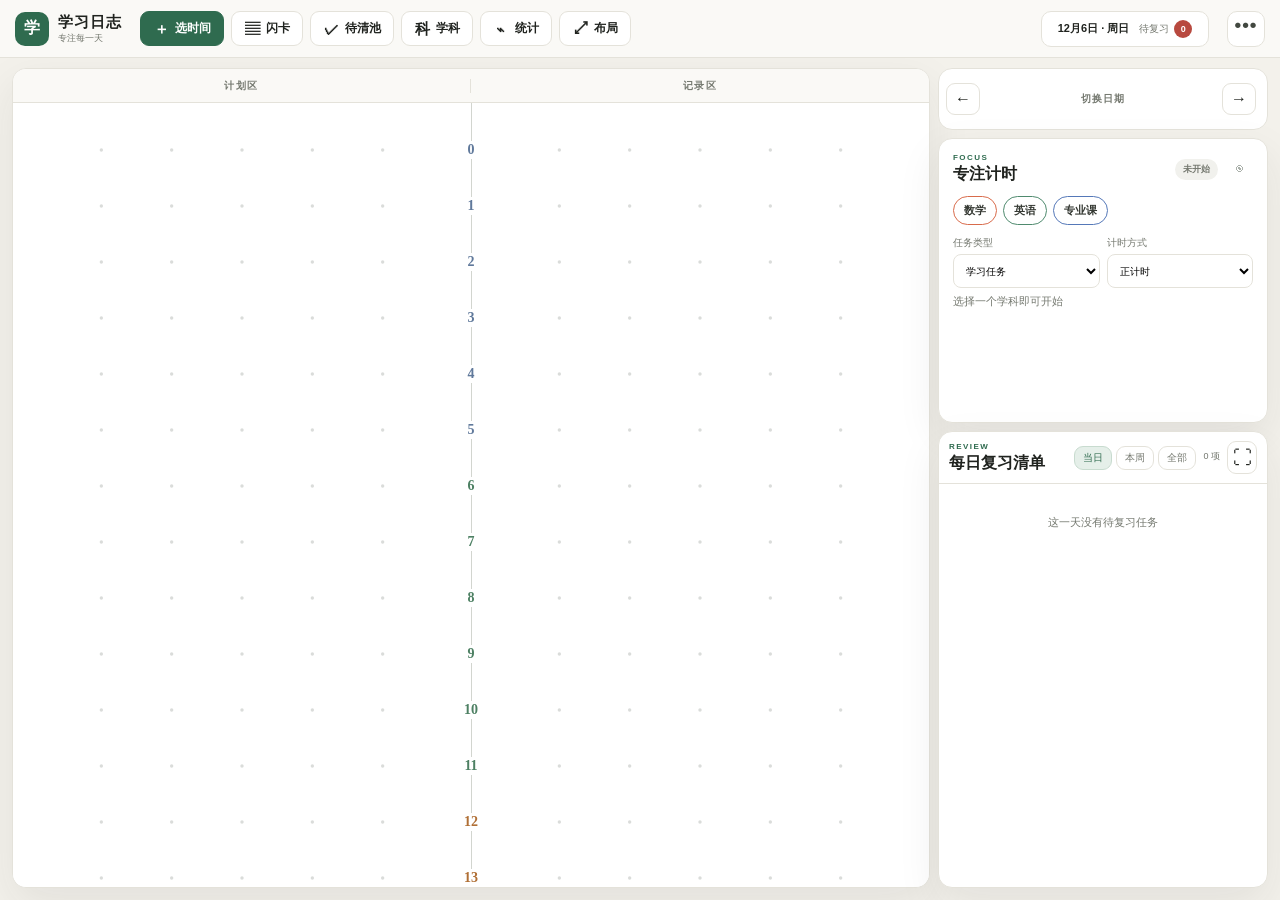
==== commit 73a365da: "优化" ====
--- a/index.html
+++ b/index.html
@@ -7,7 +7,7 @@
   <title>学习计划时间轴</title>
   <link rel="manifest" href="manifest.webmanifest" />
   <link rel="icon" href="icon.svg" type="image/svg+xml" />
-  <link rel="stylesheet" href="styles.css?v=17" />
+  <link rel="stylesheet" href="styles.css?v=20" />
 </head>
 <body>
   <div class="app-shell">
@@ -21,6 +21,10 @@
         <button id="statsBtn" class="tool-btn" title="学习统计"><span class="tool-glyph">⌁</span><span class="tool-label">统计</span></button>
         <button id="editLayoutBtn" class="tool-btn" title="编辑布局"><span class="tool-glyph">⤢</span><span class="tool-label">布局</span></button>
       </nav>
+      <button id="currentDateButton" class="toolbar-review-summary" title="打开月历">
+        <span id="currentDateLabel" class="date-label"></span>
+        <span class="badge-wrap">待复习 <span id="reviewBadge" class="badge">0</span></span>
+      </button>
       <div class="toolbar-overflow">
         <button id="toolbarMenuBtn" class="menu-toggle" aria-expanded="false" aria-label="更多操作">•••</button>
         <div id="toolbarMenu" class="toolbar-menu hidden">
@@ -53,39 +57,35 @@
       <aside class="side-panel layout-region">
         <section class="date-nav">
           <button id="prevDayBtn" class="nav-arrow" aria-label="前一天">←</button>
-          <button id="currentDateButton" class="date-panel" title="打开月历">
-            <span id="currentDateLabel" class="date-label"></span>
-            <span class="badge-wrap">待复习 <span id="reviewBadge" class="badge">0</span></span>
-          </button>
+          <span class="side-day-nav-label">切换日期</span>
           <button id="nextDayBtn" class="nav-arrow" aria-label="后一天">→</button>
         </section>
 
         <div id="dateFocusHandle" class="layout-resize-handle horizontal" aria-hidden="true"></div>
 
-        <section class="focus-card">
-          <div class="section-heading"><div><span class="eyebrow">FOCUS</span><h2>专注计时</h2></div><span id="focusStatus" class="status-pill">未开始</span></div>
-          <div id="focusSubjects" class="subject-list"></div>
-          <div class="focus-controls">
-            <label>任务类型<select id="focusTaskType"><option value="learn">学习任务</option><option value="review">复习任务</option></select></label>
-            <label>计时方式<select id="focusTimerType"><option value="countup">正计时</option><option value="countdown">倒计时</option></select></label>
-            <label id="focusDurationWrap" class="hidden">时长<select id="focusDuration"><option value="15">15 分钟</option><option value="25" selected>25 分钟</option><option value="45">45 分钟</option><option value="50">50 分钟</option><option value="60">60 分钟</option><option value="custom">自定义</option></select></label>
-            <label id="focusCustomDurationWrap" class="hidden">自定义分钟<input id="focusCustomDuration" type="number" min="1" max="600" value="90" /></label>
-          </div>
-          <div id="focusClock" class="focus-clock">00:00:00</div>
-          <p id="focusSubjectLabel" class="focus-subject-label">选择一个学科即可开始</p>
-          <textarea id="focusLiveNote" class="focus-live-note hidden" rows="2" maxlength="1200" placeholder="随手记录关键点、疑问或闪卡素材…"></textarea>
-          <div class="focus-running-actions">
-            <button id="enterImmersionBtn" class="tool-btn hidden">沉浸界面</button>
-            <button id="stopFocusBtn" class="tool-btn focus-stop hidden">结束专注</button>
+        <section id="focusCard" class="focus-card">
+          <div class="section-heading"><div><span class="eyebrow">FOCUS</span><h2>专注计时</h2></div><div class="focus-heading-actions"><span id="focusStatus" class="status-pill">未开始</span><button id="focusCollapseBtn" class="eye-btn" type="button" title="收纳专注计时" aria-label="收纳专注计时">◉</button></div></div>
+          <div id="focusBody">
+            <div id="focusSubjects" class="subject-list"></div>
+            <div class="focus-controls">
+              <label>任务类型<select id="focusTaskType"><option value="learn">学习任务</option><option value="review">复习任务</option></select></label>
+              <label class="focus-timer-control">计时方式<div class="focus-timer-inline"><select id="focusTimerType"><option value="countup">正计时</option><option value="countdown">倒计时</option></select><span id="focusDurationWrap" class="hidden"><select id="focusDuration" aria-label="倒计时时长"><option value="15">15 分钟</option><option value="25" selected>25 分钟</option><option value="45">45 分钟</option><option value="50">50 分钟</option><option value="60">60 分钟</option><option value="custom">自定义</option></select></span><span id="focusCustomDurationWrap" class="hidden"><input id="focusCustomDuration" aria-label="自定义倒计时分钟" type="number" min="1" max="600" value="90" /></span></div></label>
+            </div>
+            <div id="focusClock" class="focus-clock hidden">00:00:00</div>
+            <p id="focusSubjectLabel" class="focus-subject-label">选择一个学科即可开始</p>
+            <textarea id="focusLiveNote" class="focus-live-note hidden" rows="2" maxlength="1200" placeholder="随手记录关键点、疑问或闪卡素材…"></textarea>
+            <div class="focus-running-actions">
+              <button id="enterImmersionBtn" class="tool-btn hidden">沉浸界面</button>
+              <button id="stopFocusBtn" class="tool-btn focus-stop hidden">结束专注</button>
+            </div>
           </div>
         </section>
 
         <div id="focusReviewHandle" class="layout-resize-handle horizontal" aria-hidden="true"></div>
 
-        <section class="review-card">
+        <section id="reviewCard" class="review-card">
           <div class="review-header">
-            <div class="review-heading-row"><div><span class="eyebrow">REVIEW</span><h2>每日复习清单</h2></div><span id="reviewListSummary" class="review-list-summary">0 项</span></div>
-            <div class="filter-row"><button class="filter-btn active" data-filter="today">当天清单</button><button class="filter-btn" data-filter="overdue">已过期</button><button class="filter-btn" data-filter="all">全部</button></div>
+            <div class="review-heading-row"><div><span class="eyebrow">REVIEW</span><h2>每日复习清单</h2></div><div class="filter-row"><button class="filter-btn active" data-filter="today">当日</button><button class="filter-btn" data-filter="week">本周</button><button class="filter-btn" data-filter="all">全部</button></div><span id="reviewListSummary" class="review-list-summary">0 项</span><button id="reviewFullscreenBtn" class="icon-btn review-fullscreen-btn" type="button" aria-label="全屏查看复习清单" title="全屏查看">⛶</button></div>
           </div>
           <div id="reviewList" class="review-list"></div>
         </section>
@@ -98,32 +98,31 @@
       <div class="modal-header"><div><span class="eyebrow">EVENT</span><h3 id="eventModalTitle">添加事件</h3></div><button class="icon-btn" data-close="eventModal" aria-label="关闭">×</button></div>
       <div class="modal-body event-grid">
         <div class="time-preview span-2"><span>已选时间</span><strong id="eventTimeSummary">尚未选择时间</strong></div>
-        <label>区域<select id="eventHalfZone"><option value="plan">计划区</option><option value="record">记录区</option></select></label>
-        <label>事件类型<select id="eventTaskType"><option value="learn">学习任务</option><option value="review">复习任务</option><option value="custom">自定义</option></select></label>
-        <label>一级学科<select id="eventCategory"></select></label>
-        <label>二级学科<select id="eventSubcategory"><option value="">不继续选择</option></select></label>
-        <label>三级学科<select id="eventTopic"><option value="">不继续选择</option></select></label>
-        <label>事件颜色<input id="eventColor" type="color" /></label>
-        <fieldset class="span-2 action-type-field">
-          <legend>学习动作（可多选）</legend>
-          <div class="action-type-options">
-            <label><input class="event-action-type" type="checkbox" value="video" /> 视频</label>
-            <label><input class="event-action-type" type="checkbox" value="reading" /> 阅读</label>
-            <label><input class="event-action-type" type="checkbox" value="practice" /> 习题</label>
-            <label><input class="event-action-type" type="checkbox" value="memorize" /> 背诵</label>
-            <label><input class="event-action-type" type="checkbox" value="review" /> 复习</label>
-          </div>
-        </fieldset>
-        <label class="span-2">知识点名称<input id="eventKnowledgePoint" type="text" maxlength="100" placeholder="例如：多元函数偏导与全微分" /></label>
-        <label>资料定位<input id="eventMaterialLocation" type="text" maxlength="100" placeholder="例如：讲义 P69-P83 / 第 4 章" /></label>
-        <label>掌握程度<select id="eventMastery"><option value="unknown">尚未判断</option><option value="weak">薄弱</option><option value="partial">部分掌握</option><option value="mastered">已掌握</option></select></label>
-        <label class="span-2">学习摘要<input id="eventTextContent" type="text" maxlength="160" placeholder="一句话记录本次完成了什么" /></label>
-        <label class="span-2">学习笔记<textarea id="eventNotes" rows="3" maxlength="1200" placeholder="记录推导、易错点、自己的理解；不会显示在时间轴中"></textarea></label>
-        <label class="span-2">遗留内容<textarea id="eventLeftover" rows="2" maxlength="240" placeholder="未完成的习题、仍需解决的问题；没有可留空"></textarea></label>
-        <div class="span-2 event-flags"><label><input id="eventImportant" type="checkbox" /> 标记为重点</label></div>
-        <details class="span-2 advanced-fields"><summary>调整时间与外观</summary><div class="time-input-grid">
+        <details class="span-2 event-section" open><summary>01 · 事件概况</summary><div class="event-section-grid">
+          <label>区域<select id="eventHalfZone"><option value="plan">计划区</option><option value="record">记录区</option></select></label>
+          <label>事件类型<select id="eventTaskType"><option value="learn">学习任务</option><option value="review">复习任务</option><option value="custom">自定义</option></select></label>
+          <label class="span-2">事件名称<input id="eventName" type="text" maxlength="100" placeholder="概括本次学习活动，例如：完成偏导专题训练" /></label>
+        </div></details>
+        <details class="span-2 event-section" open><summary>02 · 学科与学习内容</summary><div class="event-section-grid">
+          <label class="span-2">学科路径<input id="eventSubjectPath" list="eventSubjectOptions" type="text" autocomplete="off" placeholder="输入或选择：一级 / 二级 / 三级" /><datalist id="eventSubjectOptions"></datalist></label>
+          <select id="eventCategory" class="hidden" aria-hidden="true"></select><select id="eventSubcategory" class="hidden" aria-hidden="true"><option value="">不继续选择</option></select><select id="eventTopic" class="hidden" aria-hidden="true"><option value="">不继续选择</option></select>
+          <fieldset class="span-2 action-type-field"><legend>学习动作（可多选）</legend><div class="action-type-options">
+            <label><input class="event-action-type" type="checkbox" value="video" /> 视频</label><label><input class="event-action-type" type="checkbox" value="reading" /> 阅读</label><label><input class="event-action-type" type="checkbox" value="practice" /> 习题</label><label><input class="event-action-type" type="checkbox" value="memorize" /> 背诵</label><label><input class="event-action-type" type="checkbox" value="review" /> 复习</label>
+          </div></fieldset>
+          <label>知识点名称<input id="eventKnowledgePoint" type="text" maxlength="100" placeholder="例如：多元函数偏导与全微分" /></label>
+          <label>资料定位<input id="eventMaterialLocation" type="text" maxlength="100" placeholder="例如：讲义 P69-P83 / 第 4 章" /></label>
+          <label>掌握程度<select id="eventMastery"><option value="unknown">尚未判断</option><option value="weak">薄弱</option><option value="partial">部分掌握</option><option value="mastered">已掌握</option></select></label>
+          <label>学习摘要<input id="eventTextContent" type="text" maxlength="160" placeholder="一句话记录本次完成了什么" /></label>
+        </div></details>
+        <details class="span-2 event-section"><summary>03 · 笔记、遗留与重点</summary><div class="event-section-grid">
+          <label class="span-2">学习笔记<textarea id="eventNotes" rows="3" maxlength="1200" placeholder="记录推导、易错点、自己的理解；不会显示在时间轴中"></textarea></label>
+          <label class="span-2">遗留内容<textarea id="eventLeftover" rows="2" maxlength="240" placeholder="未完成的习题、仍需解决的问题；没有可留空"></textarea></label>
+          <div class="span-2 event-flags"><label><input id="eventImportant" type="checkbox" /> 标记为重点</label></div>
+        </div></details>
+        <details class="span-2 event-section"><summary>04 · 时间与外观</summary><div class="time-input-grid">
           <label>开始时间<div class="time-inline"><input id="eventStartHour" type="number" min="0" max="23" /><span>:</span><input id="eventStartMinute" type="number" min="0" max="59" /></div></label>
           <label>结束时间<div class="time-inline"><input id="eventEndHour" type="number" min="0" max="23" /><span>:</span><input id="eventEndMinute" type="number" min="0" max="59" /></div></label>
+          <label>事件颜色<input id="eventColor" type="color" /></label>
           <label>颜色透明度<input id="eventOpacity" type="range" min="0.1" max="1" step="0.05" /></label>
           <label>文字大小<input id="eventTextSize" type="number" min="10" max="24" /></label>
           <label>文字颜色<input id="eventTextColor" type="color" /></label>
@@ -152,13 +151,14 @@
         </div>
         <div class="check-row"><label><input id="settingShowDots" type="checkbox" /> 默认显示 10 分钟点</label><label><input id="settingDividerDrag" type="checkbox" /> 允许直接拖动中间时间线</label><label><input id="settingCompactToolbar" type="checkbox" /> 工具栏仅显示图标</label></div>
         <label class="block-label">隐藏时段（支持多个）<textarea id="settingHiddenHours" rows="2" placeholder="例如：0-7,23-24"></textarea></label></section>
-        <div class="settings-inline-action"><button id="compactTimelinePresetBtn" class="tool-btn">应用 7–22 紧凑视图</button><span>自动隐藏 0–7、22–24，并压缩小时高度。</span></div>
+        <div class="settings-inline-action"><button id="compactTimelinePresetBtn" class="tool-btn" aria-pressed="false">开启 7–22 紧凑视图</button><span>再次点击可恢复开启前的时间轴设置。</span></div>
 
         <section><h4>复习规则</h4><div class="settings-grid">
           <label>规则模板<select id="settingReviewPreset"><option value="common">常用间隔</option><option value="ebbinghaus">艾宾浩斯</option><option value="custom">自定义</option></select></label>
           <label>复习间隔（天）<input id="settingReviewIntervals" type="text" placeholder="1,3,7,14,30" /></label>
-          <label>复习颜色<input id="settingReviewColor" type="color" /></label>
-          <label>复习透明度<input id="settingReviewOpacity" type="range" min="0.1" max="1" step="0.05" /></label>
+          <label>复习箭头粗细<input id="settingReviewArrowWidth" type="range" min="1" max="6" step=".25" /></label>
+          <label>复习箭头尖大小<input id="settingReviewArrowSize" type="range" min="3" max="14" step="1" /></label>
+          <label>复习箭头虚线<select id="settingReviewArrowDash"><option value="short">短虚线</option><option value="medium">中虚线</option><option value="long">长虚线</option><option value="solid">实线</option></select></label>
         </div><p class="settings-note">每个数字代表从学习当天起，第 N 次复习安排在多少天后。</p></section>
 
         <section><h4>快捷键与沉浸界面</h4><div class="settings-grid">
@@ -178,7 +178,9 @@
           <label>播放时长（秒）<input id="settingSoundDuration" type="number" min=".5" max="10" step=".5" /></label>
           <label>音量<input id="settingSoundVolume" type="range" min="0" max="1" step=".05" /></label>
         </div><div class="check-row"><label><input id="settingSoundEnabled" type="checkbox" /> 启用提示音</label><label><input id="settingNotificationsEnabled" type="checkbox" /> 启用系统通知</label></div>
-        <div class="settings-inline-action"><button id="testSoundBtn" class="tool-btn">试听</button><button id="enableNotificationsBtn" class="tool-btn">授权并测试通知</button><span>浏览器需保持运行；系统勿扰模式可能拦截通知。</span></div></section>
+        <div class="settings-inline-action"><button id="testSoundBtn" class="tool-btn">试听</button><button id="enableNotificationsBtn" class="tool-btn">授权并测试通知</button><span>页面恢复时会立即补查到期状态；浏览器完全冻结时无法保证准点响铃，可配合沉浸界面的悬浮小窗降低冻结概率。</span></div></section>
+
+        <section><h4>配置维护</h4><div class="settings-inline-action"><button id="reloadConfigBtn" class="tool-btn primary">重载配置</button><span id="reloadConfigFeedback" role="status">重新读取系统设置与学科配置，不刷新页面。</span></div></section>
 
         <section class="danger-zone"><div><h4>数据操作</h4><p>清空后可通过撤销恢复，刷新页面后将无法撤销。</p></div><button id="clearEventsBtn" class="tool-btn danger">清空全部事件</button></section>
       </div>
@@ -287,13 +289,24 @@
 
   <div id="immersionOverlay" class="immersion-overlay hidden">
     <div id="immersionBackdrop" class="immersion-backdrop"></div>
-    <button id="exitImmersionBtn" class="immersion-exit" aria-label="退出沉浸界面">□</button>
+    <div class="immersion-window-actions"><button id="immersionPipBtn" class="immersion-window-btn hidden" type="button" hidden aria-hidden="true" aria-label="打开悬浮小窗" title="悬浮小窗">▣</button><button id="exitImmersionBtn" class="immersion-exit" aria-label="退出沉浸界面">□</button></div>
     <div id="immersionContent" class="immersion-content">
       <span id="immersionMode" class="immersion-mode">正计时</span>
       <div id="immersionClock" class="immersion-clock">00:00:00</div>
       <div id="immersionSubject" class="immersion-subject"></div>
       <section id="immersionReviewCard" class="immersion-review-card hidden"></section>
-      <textarea id="immersionLiveNote" class="immersion-live-note" rows="3" maxlength="1200" placeholder="随手记录关键点、疑问或闪卡素材…"></textarea>
+      <section id="immersionInputCard" class="immersion-input-card">
+        <div class="immersion-input-heading"><strong>沉浸记录</strong><span>按 Tab 依次切换字段</span></div>
+        <div class="immersion-input-grid">
+          <label>资料定位<input id="immersionMaterialLocation" type="text" maxlength="100" placeholder="讲义 P69-P83" /></label>
+          <label>知识点名称<input id="immersionKnowledgePoint" type="text" maxlength="100" placeholder="本次核心知识点" /></label>
+          <label class="wide">学习摘要<input id="immersionSummary" type="text" maxlength="160" placeholder="一句话概括完成内容" /></label>
+          <label class="wide">学习笔记<textarea id="immersionLiveNote" rows="2" maxlength="1200" placeholder="推导、易错点与自己的理解"></textarea></label>
+          <label class="wide">遗留内容<input id="immersionLeftover" type="text" maxlength="240" placeholder="尚未解决的问题，可留空" /></label>
+          <label>学习动作<select id="immersionActionType"><option value="reading">阅读</option><option value="video">视频</option><option value="practice">习题</option><option value="memorize">背诵</option><option value="review">复习</option></select></label>
+          <label>掌握程度<select id="immersionMastery"><option value="unknown">尚未判断</option><option value="weak">薄弱</option><option value="partial">部分掌握</option><option value="mastered">已掌握</option></select></label>
+        </div>
+      </section>
       <div id="immersionCountdown" class="immersion-countdown"></div>
       <blockquote id="immersionQuote" class="immersion-quote"></blockquote>
       <button id="immersionStopBtn" class="immersion-stop">结束本次专注</button>
@@ -302,6 +315,6 @@
 
   <div id="contextMenu" class="context-menu hidden"></div>
   <input id="importInput" type="file" accept="application/json" hidden />
-  <script src="app.js?v=17"></script>
+  <script src="app.js?v=20"></script>
 </body>
 </html>
--- a/styles.css
+++ b/styles.css
@@ -16,6 +16,7 @@
 }
 
 * { box-sizing: border-box; }
+[hidden] { display: none !important; }
 html, body { margin: 0; width: 100%; height: 100%; overflow: hidden; }
 body { color: var(--ink); background: var(--bg); font-family: Inter, "Segoe UI", "PingFang SC", "Microsoft YaHei", sans-serif; -webkit-font-smoothing: antialiased; }
 button, input, select, textarea { font: inherit; }
@@ -40,6 +41,10 @@
 body.compact-toolbar .primary-nav .tool-btn { width: 36px; padding-inline: 0; justify-content: center; }
 body.compact-toolbar .primary-nav .tool-label { display: none; }
 .toolbar-overflow { position: relative; display: flex; flex-direction: row-reverse; align-items: center; gap: 6px; margin-left: auto; }
+.toolbar-review-summary { min-width: 168px; min-height: 36px; margin-left: auto; padding: 5px 10px; display: flex; align-items: center; justify-content: center; gap: 10px; color: var(--ink); background: #fff; border: 1px solid var(--line); border-radius: 10px; }
+.toolbar-review-summary .date-label { font-size: 11px; }
+.toolbar-review-summary .badge-wrap { margin-top: 0; white-space: nowrap; }
+.toolbar-review-summary + .toolbar-overflow { margin-left: 0; }
 .menu-toggle { width: 38px; height: 36px; padding: 0 0 7px; color: #424840; background: #fff; border: 1px solid var(--line); border-radius: 10px; font-size: 19px; font-weight: 800; letter-spacing: 1px; }
 .menu-toggle[aria-expanded="true"] { color: #fff; background: var(--accent); border-color: var(--accent); }
 .toolbar-menu { position: static; width: auto; padding: 4px; display: flex; align-items: center; z-index: 40; background: #fff; border: 1px solid var(--line); border-radius: 12px; box-shadow: 0 10px 28px rgba(20,28,22,.10); }
@@ -70,12 +75,18 @@
 
 .side-panel { min-width: 260px; min-height: 0; display: grid; grid-template-rows: var(--date-height) 8px var(--focus-height) 8px minmax(160px, 1fr); }
 .date-nav { display: grid; grid-template-columns: 38px 1fr 38px; align-items: center; margin-bottom: 0; padding: 7px; box-shadow: none; }
+.side-day-nav-label { color: var(--muted); text-align: center; font-size: 10px; font-weight: 750; letter-spacing: .08em; }
 .nav-arrow { width: 34px; height: 32px; padding: 0; }
 .date-panel { min-width: 0; padding: 0 5px; color: var(--ink); background: transparent; border: 0; text-align: center; }
 .date-label { display: block; overflow: hidden; text-overflow: ellipsis; white-space: nowrap; font-size: 13px; font-weight: 760; }
 .badge-wrap { display: inline-flex; align-items: center; gap: 5px; margin-top: 3px; color: var(--muted); font-size: 10px; }
 .badge { min-width: 18px; height: 18px; padding: 0 5px; display: grid; place-items: center; color: #fff; background: var(--danger); border-radius: 99px; font-size: 9px; font-weight: 800; }
 .focus-card { min-height: 180px; padding: 14px; overflow: auto; }
+.focus-heading-actions { display: flex; align-items: center; gap: 6px; }
+.focus-heading-actions .eye-btn { position: static; width: 29px; height: 29px; }
+.focus-card.collapsed { min-height: 0; overflow: hidden; }
+.focus-card.collapsed #focusBody { display: none; }
+.focus-card.running .subject-list, .focus-card.running .focus-controls { display: none; }
 .review-card { min-height: 0; display: flex; flex-direction: column; overflow: hidden; }
 .section-heading { display: flex; align-items: center; justify-content: space-between; gap: 10px; }
 .section-heading h2, .review-header h2, .modal-header h3 { margin: 0; }
@@ -89,18 +100,27 @@
 .focus-controls { display: grid; grid-template-columns: repeat(2, minmax(0,1fr)); gap: 7px; }
 .focus-controls label { display: flex; flex-direction: column; gap: 4px; color: var(--muted); font-size: 10px; }
 .focus-controls select, .focus-controls input { width: 100%; min-height: 34px; padding: 6px 8px; border: 1px solid var(--line); border-radius: 8px; background: #fff; }
+.focus-timer-inline { display: flex; gap: 4px; }
+.focus-timer-inline > select, .focus-timer-inline > span { min-width: 0; flex: 1; }
+.focus-timer-inline span select, .focus-timer-inline span input { height: 100%; }
 .focus-clock { margin-top: 12px; font-variant-numeric: tabular-nums; font-size: 31px; font-weight: 780; line-height: 1; letter-spacing: .035em; }
 .focus-subject-label { min-height: 16px; margin: 6px 0 9px; color: var(--muted); font-size: 11px; }
 .focus-live-note { width: 100%; min-height: 52px; margin-bottom: 8px; padding: 8px; resize: vertical; color: var(--ink); background: #fafbf9; border: 1px solid var(--line); border-radius: 8px; font-size: 10px; line-height: 1.5; }
 .focus-running-actions { display: flex; gap: 7px; }
 .focus-running-actions .tool-btn { flex: 1; }
 .focus-stop { color: #fff; background: #313a34; border-color: #313a34; }
-.review-header { padding: 12px 12px 9px; border-bottom: 1px solid var(--line); }
-.review-heading-row { display: flex; align-items: flex-end; justify-content: space-between; gap: 8px; }
+.review-header { padding: 9px 10px; border-bottom: 1px solid var(--line); }
+.review-heading-row { display: flex; align-items: center; gap: 7px; }
+.review-heading-row > div:first-child { flex: 0 1 auto; }
+.review-heading-row .filter-row { min-width: 0; flex: 1; justify-content: flex-end; }
 .review-list-summary { padding-bottom: 2px; color: var(--muted); font-size: 9px; }
-.filter-row { display: flex; gap: 4px; margin-top: 8px; }
+.filter-row { display: flex; gap: 4px; margin-top: 0; }
 .filter-btn { padding: 4px 8px; color: var(--muted); font-size: 10px; }
 .filter-btn.active { color: var(--accent); background: var(--accent-soft); border-color: #c8dbcf; }
+.review-fullscreen-btn { width: 30px; height: 30px; flex: 0 0 30px; font-size: 15px; }
+.review-card.fullscreen { position: fixed; inset: 12px; z-index: 95; min-height: 0; background: #fff; box-shadow: 0 30px 100px rgba(20,25,21,.3); }
+.review-card.fullscreen .review-header h2 { font-size: 18px; }
+.review-card.fullscreen .review-list { padding: 12px; }
 .review-list { flex: 1; min-height: 0; overflow: auto; padding: 7px; scrollbar-width: thin; }
 .review-empty { padding: 24px 8px; color: var(--muted); text-align: center; font-size: 11px; }
 .review-group { margin-bottom: 10px; }
@@ -165,8 +185,12 @@
 .time-preview { padding: 11px 13px; display: flex; align-items: center; justify-content: space-between; background: var(--accent-soft); border-radius: 10px; }
 .time-preview span { color: var(--muted); font-size: 10px; }
 .time-preview strong { color: var(--accent-dark); font-size: 17px; }
-.advanced-fields { border: 1px solid var(--line); border-radius: 9px; }
-.advanced-fields summary { padding: 10px 11px; color: var(--muted); cursor: pointer; font-size: 11px; }
+.advanced-fields, .event-section { border: 1px solid var(--line); border-radius: 9px; }
+.advanced-fields summary, .event-section summary { padding: 10px 11px; color: var(--muted); cursor: pointer; font-size: 11px; font-weight: 750; }
+.event-section[open] summary { color: var(--accent-dark); background: var(--accent-soft); border-radius: 9px 9px 0 0; }
+.event-section-grid { display: grid; grid-template-columns: repeat(2,minmax(0,1fr)); gap: 9px; padding: 11px; }
+.event-section-grid label { display: flex; flex-direction: column; gap: 5px; color: var(--muted); font-size: 11px; }
+.event-section-grid input, .event-section-grid select, .event-section-grid textarea { width: 100%; min-height: 38px; padding: 8px 9px; color: var(--ink); background: #fff; border: 1px solid var(--line); border-radius: 8px; }
 .time-input-grid { display: grid; grid-template-columns: repeat(2,minmax(0,1fr)); gap: 9px; padding: 0 11px 11px; }
 .time-inline { display: flex; align-items: center; gap: 5px; }
 .time-inline input { text-align: center; }
@@ -302,7 +326,7 @@
 .mini-calendar { display: grid; grid-template-columns: repeat(7,1fr); gap: 5px 3px; }
 .mini-day-cell { min-width: 0; text-align: center; }
 .mini-day-cell small { display: block; min-height: 10px; margin-top: 2px; overflow: hidden; color: var(--muted); font-size: 7px; white-space: nowrap; }
-.mini-day { aspect-ratio: 1; display: grid; place-items: center; border: 1px solid #eee; border-radius: 99px; color: var(--muted); font-size: 8px; }
+.mini-day { width: 20px; height: 20px; margin: 0 auto; display: grid; place-items: center; border: 1px solid #eee; border-radius: 99px; color: var(--muted); font-size: 8px; }
 .subject-metrics { display: grid; grid-template-columns: repeat(3,1fr); gap: 7px; }
 .subject-metric { padding: 9px; background: var(--paper-warm); border-radius: 8px; }
 .subject-metric strong, .subject-metric span { display: block; }
@@ -392,7 +416,8 @@
 .immersion-backdrop.theme-star { background: radial-gradient(circle at 20% 30%,#fff 0 1px,transparent 2px),radial-gradient(circle at 70% 55%,#fff 0 1px,transparent 2px),linear-gradient(145deg,#11162f,#27305b 55%,#080b1c); background-size: 75px 75px,105px 105px,auto; }
 .immersion-backdrop.theme-sky { background: linear-gradient(#91c9ee,#eaf7ff 65%,#fefefe); }
 .immersion-backdrop.theme-pet { background: radial-gradient(circle at 30% 45%,#fff8e9 0 9%,transparent 10%),radial-gradient(circle at 62% 35%,#fff 0 7%,transparent 8%),linear-gradient(140deg,#f3d8bd,#d6b392); }
-.immersion-exit { position: absolute; top: 18px; right: 18px; z-index: 3; width: 39px; height: 39px; padding: 0; color: inherit; background: rgba(255,255,255,.7); border: 1px solid rgba(0,0,0,.12); border-radius: 10px; font-size: 20px; }
+.immersion-window-actions { position: absolute; top: 18px; right: 18px; z-index: 3; display: flex; gap: 7px; }
+.immersion-exit, .immersion-window-btn { position: static; width: 39px; height: 39px; padding: 0; color: inherit; background: rgba(255,255,255,.7); border: 1px solid rgba(0,0,0,.12); border-radius: 10px; font-size: 20px; }
 .immersion-content { position: relative; z-index: 2; width: min(740px,90vw); padding: 45px 30px; text-align: center; text-shadow: 0 1px 18px rgba(255,255,255,.7); }
 .immersion-mode { padding: 6px 11px; background: rgba(255,255,255,.64); border-radius: 99px; font-size: 11px; letter-spacing: .12em; }
 .immersion-clock { margin: 25px 0 8px; font-size: clamp(62px,11vw,136px); font-weight: 260; font-variant-numeric: tabular-nums; letter-spacing: -.04em; }
@@ -400,7 +425,14 @@
 .immersion-content.review-session { width: min(880px,92vw); padding-top: 25px; padding-bottom: 25px; }
 .review-session .immersion-clock { margin-top: 16px; font-size: clamp(52px,8vw,96px); }
 .immersion-review-card { max-width: 720px; margin: 18px auto 0; padding: 16px 18px; background: rgba(255,255,255,.78); border: 1px solid rgba(42,66,52,.15); border-radius: 14px; box-shadow: 0 15px 48px rgba(28,48,36,.12); text-align: left; text-shadow: none; backdrop-filter: blur(12px); }
-.immersion-live-note { width: min(620px,88vw); min-height: 76px; margin: 18px auto 0; padding: 11px 13px; display: block; resize: vertical; color: #24342b; background: rgba(255,255,255,.72); border: 1px solid rgba(42,66,52,.18); border-radius: 11px; box-shadow: 0 10px 35px rgba(28,48,36,.08); line-height: 1.55; backdrop-filter: blur(12px); }
+.immersion-input-card { width: min(720px,90vw); margin: 18px auto 0; padding: 13px; color: #24342b; background: rgba(255,255,255,.78); border: 1px solid rgba(42,66,52,.18); border-radius: 13px; box-shadow: 0 10px 35px rgba(28,48,36,.08); text-align: left; text-shadow: none; backdrop-filter: blur(12px); }
+.immersion-input-heading { display: flex; align-items: center; justify-content: space-between; margin-bottom: 9px; }
+.immersion-input-heading strong { font-size: 12px; }
+.immersion-input-heading span { color: #68756d; font-size: 9px; }
+.immersion-input-grid { display: grid; grid-template-columns: repeat(2,minmax(0,1fr)); gap: 7px; }
+.immersion-input-grid label { min-width: 0; display: flex; flex-direction: column; gap: 3px; color: #617068; font-size: 9px; }
+.immersion-input-grid label.wide { grid-column: 1 / -1; }
+.immersion-input-grid input, .immersion-input-grid select, .immersion-input-grid textarea { width: 100%; min-height: 34px; padding: 7px 8px; color: #24342b; background: rgba(255,255,255,.86); border: 1px solid rgba(42,66,52,.18); border-radius: 8px; resize: vertical; }
 .immersion-review-top { display: flex; justify-content: space-between; gap: 8px; color: #637168; font-size: 9px; }
 .immersion-review-card h3 { margin: 8px 0 7px; font-size: 21px; }
 .immersion-review-tags { display: flex; gap: 5px; flex-wrap: wrap; }
@@ -409,7 +441,7 @@
 .immersion-review-leftover { color: #8e4e39; background: #fff1eb; }
 .immersion-review-advice { color: #365b46; background: #edf6ef; }
 .immersion-review-leftover b, .immersion-review-advice b { display: block; margin-bottom: 2px; font-size: 8px; }
-.immersion-countdown { margin-top: 18px; font-size: 13px; }
+.immersion-countdown { margin-top: 18px; }
 .immersion-quote { margin: 32px auto; max-width: 620px; font-family: Georgia,"Songti SC",serif; font-size: 19px; line-height: 1.8; }
 .immersion-stop { padding: 11px 21px; color: #fff; background: rgba(30,43,35,.86); border: 0; border-radius: 10px; }
 
@@ -417,6 +449,7 @@
   :root { --side-width: 290px; }
   .brand small, #editLayoutBtn { display: none; }
   .tool-btn { padding-inline: 9px; }
+  .toolbar-review-summary { min-width: 132px; }
 }
 @media (max-width: 720px) {
   :root {
@@ -483,6 +516,10 @@
   body.toolbar-menu-open .primary-nav .tool-label { display: block; max-width: 100%; overflow: hidden; font-size: 10px; line-height: 1; text-overflow: ellipsis; }
   .primary-nav .tool-glyph { font-size: 18px; }
   .toolbar-overflow { width: 44px; height: 44px; flex: 0 0 44px; display: grid; place-items: center; margin-left: auto; }
+  .toolbar-review-summary { min-width: 0; flex: 1 1 auto; margin-left: 0; padding-inline: 7px; gap: 6px; }
+  .toolbar-review-summary .date-label { font-size: 10px; }
+  .toolbar-review-summary .badge-wrap { font-size: 0; }
+  .toolbar-review-summary .badge { font-size: 9px; }
   .menu-toggle { width: 44px; height: 44px; padding: 0; line-height: 1; }
   .toolbar-menu {
     position: absolute;
@@ -526,7 +563,7 @@
   .focus-clock { margin-top: 8px; font-size: 32px; }
   .focus-subject-label { font-size: 12px; }
   .focus-live-note { min-height: 84px; font-size: 16px; }
-  .filter-row { gap: 6px; overflow-x: auto; padding-bottom: 2px; }
+  .filter-row { gap: 4px; overflow-x: auto; padding-bottom: 2px; }
   .filter-btn { min-height: 36px; padding: 7px 12px; font-size: 11px; }
   .review-item { padding: 12px; margin-bottom: 8px; }
   .review-title, .review-title-button { font-size: 14px; }
@@ -563,7 +600,7 @@
   .hierarchy-row input,
   .learning-notes,
   .detail-flashcard input { min-height: 44px; font-size: 16px; }
-  .event-grid, .settings-grid, .time-input-grid { grid-template-columns: 1fr; }
+  .event-grid, .settings-grid, .time-input-grid, .event-section-grid { grid-template-columns: 1fr; }
   .focus-progress-grid { grid-template-columns: 1fr; }
   .time-preview { align-items: flex-start; flex-direction: column; gap: 5px; }
   .time-preview strong { font-size: 16px; }
@@ -613,11 +650,15 @@
   .leftover-item { grid-template-columns: 6px 1fr; }
   .leftover-actions { grid-column: 2; }
   .immersion-overlay { padding: env(safe-area-inset-top) env(safe-area-inset-right) env(safe-area-inset-bottom) env(safe-area-inset-left); overflow-y: auto; }
-  .immersion-exit { top: calc(12px + env(safe-area-inset-top)); right: calc(12px + env(safe-area-inset-right)); width: 44px; height: 44px; }
+  .immersion-window-actions { top: calc(12px + env(safe-area-inset-top)); right: calc(12px + env(safe-area-inset-right)); }
+  .immersion-exit, .immersion-window-btn { width: 44px; height: 44px; }
   .immersion-content, .immersion-content.review-session { width: 100%; padding: 72px 18px 28px; }
   .immersion-clock, .review-session .immersion-clock { margin-top: 20px; font-size: clamp(48px,16vw,76px); }
   .immersion-review-card { padding: 14px; }
-  .immersion-live-note { width: 100%; min-height: 92px; font-size: 16px; }
+  .immersion-input-card { width: 100%; }
+  .immersion-input-grid { grid-template-columns: 1fr; }
+  .immersion-input-grid label.wide { grid-column: auto; }
+  .immersion-input-grid input, .immersion-input-grid select, .immersion-input-grid textarea { min-height: 42px; font-size: 16px; }
   .immersion-quote { margin: 24px auto; font-size: 16px; }
   .immersion-stop { min-height: 46px; padding-inline: 24px; }
 }
@@ -635,7 +676,7 @@
   .focus-subject-label { margin-block: 4px 5px; }
   .review-header { padding: 7px 9px 6px; }
   .review-header h2 { font-size: 14px; }
-  .filter-row { margin-top: 4px; }
+  .review-list-summary { display: none; }
   .filter-btn { min-height: 28px; padding-block: 4px; }
 }
 
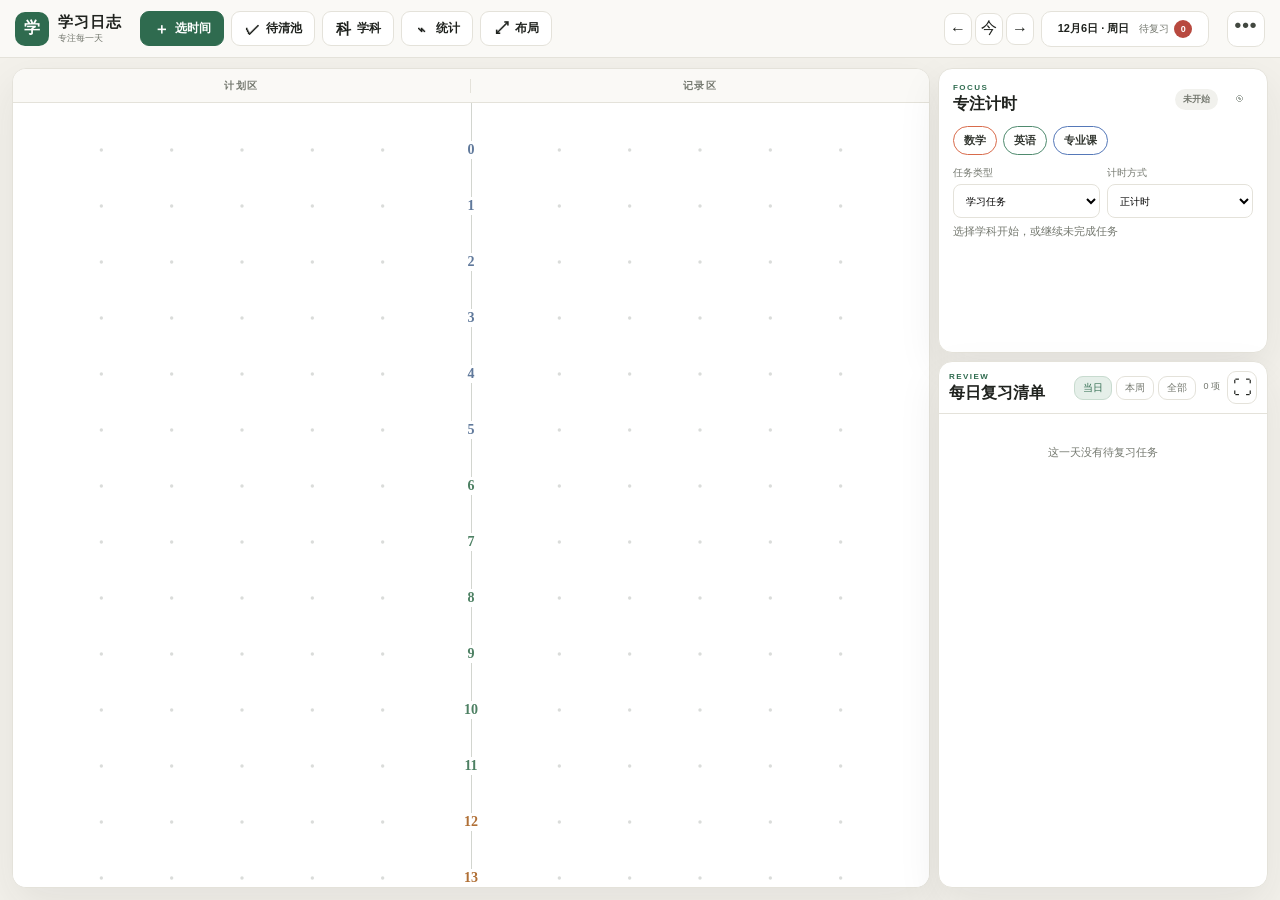
==== commit 6cca4f52: "优化" ====
--- a/index.html
+++ b/index.html
@@ -7,7 +7,7 @@
   <title>学习计划时间轴</title>
   <link rel="manifest" href="manifest.webmanifest" />
   <link rel="icon" href="icon.svg" type="image/svg+xml" />
-  <link rel="stylesheet" href="styles.css?v=20" />
+  <link rel="stylesheet" href="styles.css?v=22" />
 </head>
 <body>
   <div class="app-shell">
@@ -15,16 +15,22 @@
       <div class="brand"><span class="brand-mark">学</span><div><strong>学习日志</strong><small>专注每一天</small></div></div>
       <nav class="primary-nav" aria-label="主要功能">
         <button id="addEventBtn" class="tool-btn primary" title="在时间轴选时间"><span class="tool-glyph">＋</span><span class="tool-label">选时间</span></button>
-        <button id="flashcardsBtn" class="tool-btn" title="闪卡复习"><span class="tool-glyph">▤</span><span class="tool-label">闪卡</span></button>
         <button id="leftoverBtn" class="tool-btn" title="遗留待清池"><span class="tool-glyph">✓</span><span class="tool-label">待清池</span></button>
         <button id="subjectsBtn" class="tool-btn" title="学科管理"><span class="tool-glyph">科</span><span class="tool-label">学科</span></button>
         <button id="statsBtn" class="tool-btn" title="学习统计"><span class="tool-glyph">⌁</span><span class="tool-label">统计</span></button>
         <button id="editLayoutBtn" class="tool-btn" title="编辑布局"><span class="tool-glyph">⤢</span><span class="tool-label">布局</span></button>
       </nav>
+      <div class="toolbar-date-controls">
+        <div class="day-switcher" role="group" aria-label="切换日期">
+          <button id="prevDayBtn" class="nav-arrow" aria-label="前一天" title="前一天">←</button>
+          <button id="todayBtn" class="nav-arrow" aria-label="回到今天" title="今天">今</button>
+          <button id="nextDayBtn" class="nav-arrow" aria-label="后一天" title="后一天">→</button>
+        </div>
       <button id="currentDateButton" class="toolbar-review-summary" title="打开月历">
         <span id="currentDateLabel" class="date-label"></span>
         <span class="badge-wrap">待复习 <span id="reviewBadge" class="badge">0</span></span>
       </button>
+      </div>
       <div class="toolbar-overflow">
         <button id="toolbarMenuBtn" class="menu-toggle" aria-expanded="false" aria-label="更多操作">•••</button>
         <div id="toolbarMenu" class="toolbar-menu hidden">
@@ -41,7 +47,7 @@
     </header>
 
     <div id="layoutEditBar" class="layout-edit-bar hidden">
-      <span>布局编辑中：拖动高亮边框调整左右栏、日期/专注/复习高度；时间轴中线可调整计划/记录比例</span>
+      <span>布局编辑中：拖动高亮边框调整左右栏、专注/复习高度；时间轴中线可调整计划/记录比例</span>
       <button id="finishLayoutBtn" class="tool-btn primary">完成</button>
       <button id="resetLayoutBtn" class="tool-btn">恢复默认</button>
     </div>
@@ -55,14 +61,6 @@
       <div id="sideResizeHandle" class="layout-resize-handle vertical" aria-hidden="true"></div>
 
       <aside class="side-panel layout-region">
-        <section class="date-nav">
-          <button id="prevDayBtn" class="nav-arrow" aria-label="前一天">←</button>
-          <span class="side-day-nav-label">切换日期</span>
-          <button id="nextDayBtn" class="nav-arrow" aria-label="后一天">→</button>
-        </section>
-
-        <div id="dateFocusHandle" class="layout-resize-handle horizontal" aria-hidden="true"></div>
-
         <section id="focusCard" class="focus-card">
           <div class="section-heading"><div><span class="eyebrow">FOCUS</span><h2>专注计时</h2></div><div class="focus-heading-actions"><span id="focusStatus" class="status-pill">未开始</span><button id="focusCollapseBtn" class="eye-btn" type="button" title="收纳专注计时" aria-label="收纳专注计时">◉</button></div></div>
           <div id="focusBody">
@@ -73,11 +71,13 @@
             </div>
             <div id="focusClock" class="focus-clock hidden">00:00:00</div>
             <p id="focusSubjectLabel" class="focus-subject-label">选择一个学科即可开始</p>
-            <textarea id="focusLiveNote" class="focus-live-note hidden" rows="2" maxlength="1200" placeholder="随手记录关键点、疑问或闪卡素材…"></textarea>
+            <textarea id="focusLiveNote" class="focus-live-note hidden" rows="2" maxlength="1200" placeholder="随手记录关键点或疑问…"></textarea>
             <div class="focus-running-actions">
               <button id="enterImmersionBtn" class="tool-btn hidden">沉浸界面</button>
-              <button id="stopFocusBtn" class="tool-btn focus-stop hidden">结束专注</button>
+              <button id="pauseFocusBtn" class="tool-btn hidden">暂停</button>
+              <button id="stopFocusBtn" class="tool-btn focus-stop hidden">完成 / 结束</button>
             </div>
+            <section id="unfinishedTaskPanel" class="unfinished-tasks hidden"><h3>未完成任务</h3><div id="unfinishedTaskList"></div></section>
           </div>
         </section>
 
@@ -98,6 +98,7 @@
       <div class="modal-header"><div><span class="eyebrow">EVENT</span><h3 id="eventModalTitle">添加事件</h3></div><button class="icon-btn" data-close="eventModal" aria-label="关闭">×</button></div>
       <div class="modal-body event-grid">
         <div class="time-preview span-2"><span>已选时间</span><strong id="eventTimeSummary">尚未选择时间</strong></div>
+        <p id="eventTaskEditNotice" class="settings-note span-2 hidden">同一任务的名称、学科和学习内容会同步至其他分段；时间仅修改本段。任务类型与记录区保持不变。</p>
         <details class="span-2 event-section" open><summary>01 · 事件概况</summary><div class="event-section-grid">
           <label>区域<select id="eventHalfZone"><option value="plan">计划区</option><option value="record">记录区</option></select></label>
           <label>事件类型<select id="eventTaskType"><option value="learn">学习任务</option><option value="review">复习任务</option><option value="custom">自定义</option></select></label>
@@ -109,7 +110,6 @@
           <fieldset class="span-2 action-type-field"><legend>学习动作（可多选）</legend><div class="action-type-options">
             <label><input class="event-action-type" type="checkbox" value="video" /> 视频</label><label><input class="event-action-type" type="checkbox" value="reading" /> 阅读</label><label><input class="event-action-type" type="checkbox" value="practice" /> 习题</label><label><input class="event-action-type" type="checkbox" value="memorize" /> 背诵</label><label><input class="event-action-type" type="checkbox" value="review" /> 复习</label>
           </div></fieldset>
-          <label>知识点名称<input id="eventKnowledgePoint" type="text" maxlength="100" placeholder="例如：多元函数偏导与全微分" /></label>
           <label>资料定位<input id="eventMaterialLocation" type="text" maxlength="100" placeholder="例如：讲义 P69-P83 / 第 4 章" /></label>
           <label>掌握程度<select id="eventMastery"><option value="unknown">尚未判断</option><option value="weak">薄弱</option><option value="partial">部分掌握</option><option value="mastered">已掌握</option></select></label>
           <label>学习摘要<input id="eventTextContent" type="text" maxlength="160" placeholder="一句话记录本次完成了什么" /></label>
@@ -120,8 +120,8 @@
           <div class="span-2 event-flags"><label><input id="eventImportant" type="checkbox" /> 标记为重点</label></div>
         </div></details>
         <details class="span-2 event-section"><summary>04 · 时间与外观</summary><div class="time-input-grid">
-          <label>开始时间<div class="time-inline"><input id="eventStartHour" type="number" min="0" max="23" /><span>:</span><input id="eventStartMinute" type="number" min="0" max="59" /></div></label>
-          <label>结束时间<div class="time-inline"><input id="eventEndHour" type="number" min="0" max="23" /><span>:</span><input id="eventEndMinute" type="number" min="0" max="59" /></div></label>
+          <label>开始时间<div class="time-inline"><input id="eventStartHour" aria-label="开始小时" type="number" min="0" max="23" /><span>:</span><input id="eventStartMinute" aria-label="开始分钟" type="number" min="0" max="59" /><span>:</span><input id="eventStartSecond" aria-label="开始秒数" type="number" min="0" max="59.999" step="0.001" /></div></label>
+          <label>结束时间<div class="time-inline"><input id="eventEndHour" aria-label="结束小时（可填24）" type="number" min="0" max="24" /><span>:</span><input id="eventEndMinute" aria-label="结束分钟" type="number" min="0" max="59" /><span>:</span><input id="eventEndSecond" aria-label="结束秒数" type="number" min="0" max="59.999" step="0.001" /></div></label>
           <label>事件颜色<input id="eventColor" type="color" /></label>
           <label>颜色透明度<input id="eventOpacity" type="range" min="0.1" max="1" step="0.05" /></label>
           <label>文字大小<input id="eventTextSize" type="number" min="10" max="24" /></label>
@@ -263,15 +263,6 @@
     </div>
   </div>
 
-  <div id="flashcardsModal" class="modal hidden" aria-hidden="true">
-    <div class="modal-card flashcards-card">
-      <div class="modal-header"><div><span class="eyebrow">ACTIVE RECALL</span><h3>闪卡复习</h3></div><button class="icon-btn" data-close="flashcardsModal" aria-label="关闭">×</button></div>
-      <div class="module-toolbar"><select id="flashcardsSubjectFilter"><option value="all">全部学科</option></select><span id="flashcardProgress">0 / 0</span></div>
-      <div class="modal-body flashcard-body"><div class="method-note"><b>复习建议</b><span>先遮住答案主动回忆，再翻面核对；每次可换成复述、例题或错因分析，避免只重复阅读。</span></div><button id="flashcardStage" class="flashcard-stage" type="button"><span id="flashcardSource"></span><strong id="flashcardQuestion">暂无闪卡</strong><p id="flashcardAnswer">保存含知识点的学习事件后，会自动生成闪卡。</p><small>点击卡片翻面</small></button></div>
-      <div class="modal-footer flashcard-controls"><button id="flashcardPrevBtn" class="tool-btn">上一张</button><button id="flashcardSourceBtn" class="tool-btn">查看来源</button><button id="flashcardRevealBtn" class="tool-btn primary">显示答案</button><button id="flashcardNextBtn" class="tool-btn">下一张</button></div>
-    </div>
-  </div>
-
   <div id="leftoverModal" class="modal hidden" aria-hidden="true">
     <div class="modal-card module-card">
       <div class="modal-header"><div><span class="eyebrow">LEFTOVER POOL</span><h3>遗留待清池</h3></div><button class="icon-btn" data-close="leftoverModal" aria-label="关闭">×</button></div>
@@ -282,14 +273,24 @@
   <div id="focusDetailModal" class="modal hidden" aria-hidden="true">
     <div class="modal-card compact-card">
       <div class="modal-header"><div><span class="eyebrow">COMPLETE</span><h3 id="focusDetailTitle">完成本次专注</h3></div><button class="icon-btn" data-close="focusDetailModal" aria-label="关闭">×</button></div>
-      <div class="modal-body"><div id="focusSummary" class="focus-summary"></div><div class="focus-progress-grid"><label><span id="focusStartLabel">从哪里开始</span><input id="focusStartPoint" type="text" maxlength="100" placeholder="例如：讲义 P69" /></label><label><span id="focusEndLabel">学到哪里</span><input id="focusEndPoint" type="text" maxlength="100" placeholder="例如：讲义 P83" /></label></div><label class="block-label"><span>完成后掌握程度</span><select id="focusResultMastery"><option value="unknown">尚未判断</option><option value="weak">薄弱</option><option value="partial">部分掌握</option><option value="mastered">已掌握</option></select></label><label class="block-label"><span id="focusDetailLabel">学习详情</span><textarea id="focusDetailText" rows="4" maxlength="240" placeholder="记录掌握的知识点、遇到的问题或下一步计划"></textarea></label></div>
-      <div class="modal-footer"><button id="discardFocusBtn" class="tool-btn">不保存</button><button id="saveFocusBtn" class="tool-btn primary">完成并加入时间轴</button></div>
+      <div class="modal-body">
+        <div id="focusSummary" class="focus-summary"></div>
+        <label class="block-label">事件名称<input id="focusResultName" type="text" maxlength="100" placeholder="本次学习任务或章节名称" /></label>
+        <label class="block-label">任务状态<select id="focusCompletionStatus"><option value="completed">完成</option><option value="paused">未完，后续继续学习</option></select></label>
+        <p class="settings-note">本段时间已保存。未完成时不生成复习安排；复习任务仅在完成后结算。</p>
+        <div class="focus-progress-grid"><label><span id="focusStartLabel">从哪里开始</span><input id="focusStartPoint" type="text" maxlength="100" placeholder="例如：讲义 P69" /></label><label><span id="focusEndLabel">学到哪里</span><input id="focusEndPoint" type="text" maxlength="100" placeholder="例如：讲义 P83" /></label></div>
+        <label class="block-label">学习摘要<input id="focusResultSummary" type="text" maxlength="160" placeholder="选填，不自动填充" /></label>
+        <label class="block-label">遗留内容<input id="focusResultLeftover" type="text" maxlength="240" placeholder="本章节待完成部分，可留空" /></label>
+        <label class="block-label"><span>掌握程度</span><select id="focusResultMastery"><option value="unknown">尚未判断</option><option value="weak">薄弱</option><option value="partial">部分掌握</option><option value="mastered">已掌握</option></select></label>
+        <label class="block-label"><span id="focusDetailLabel">学习笔记</span><textarea id="focusDetailText" rows="4" maxlength="1200" placeholder="自己的理解、问题或下一步计划"></textarea></label>
+      </div>
+      <div class="modal-footer"><button id="discardFocusBtn" class="tool-btn">保留未完成</button><button id="saveFocusBtn" class="tool-btn primary">保存任务状态</button></div>
     </div>
   </div>
 
   <div id="immersionOverlay" class="immersion-overlay hidden">
     <div id="immersionBackdrop" class="immersion-backdrop"></div>
-    <div class="immersion-window-actions"><button id="immersionPipBtn" class="immersion-window-btn hidden" type="button" hidden aria-hidden="true" aria-label="打开悬浮小窗" title="悬浮小窗">▣</button><button id="exitImmersionBtn" class="immersion-exit" aria-label="退出沉浸界面">□</button></div>
+    <div class="immersion-window-actions"><button id="immersionPipBtn" class="immersion-window-btn hidden" type="button" hidden aria-hidden="true" aria-label="打开悬浮小窗" title="悬浮小窗">▣</button><button id="exitImmersionBtn" class="immersion-exit" aria-label="退出沉浸界面" title="返回主界面，计时继续">返回</button></div>
     <div id="immersionContent" class="immersion-content">
       <span id="immersionMode" class="immersion-mode">正计时</span>
       <div id="immersionClock" class="immersion-clock">00:00:00</div>
@@ -299,7 +300,7 @@
         <div class="immersion-input-heading"><strong>沉浸记录</strong><span>按 Tab 依次切换字段</span></div>
         <div class="immersion-input-grid">
           <label>资料定位<input id="immersionMaterialLocation" type="text" maxlength="100" placeholder="讲义 P69-P83" /></label>
-          <label>知识点名称<input id="immersionKnowledgePoint" type="text" maxlength="100" placeholder="本次核心知识点" /></label>
+          <label>事件名称<input id="immersionEventName" type="text" maxlength="100" placeholder="本次学习任务或章节名称" /></label>
           <label class="wide">学习摘要<input id="immersionSummary" type="text" maxlength="160" placeholder="一句话概括完成内容" /></label>
           <label class="wide">学习笔记<textarea id="immersionLiveNote" rows="2" maxlength="1200" placeholder="推导、易错点与自己的理解"></textarea></label>
           <label class="wide">遗留内容<input id="immersionLeftover" type="text" maxlength="240" placeholder="尚未解决的问题，可留空" /></label>
@@ -309,12 +310,12 @@
       </section>
       <div id="immersionCountdown" class="immersion-countdown"></div>
       <blockquote id="immersionQuote" class="immersion-quote"></blockquote>
-      <button id="immersionStopBtn" class="immersion-stop">结束本次专注</button>
+      <div class="immersion-task-actions"><button id="immersionPauseBtn" class="tool-btn">暂停，稍后继续</button><button id="immersionStopBtn" class="immersion-stop">完成 / 结束计时</button></div>
     </div>
   </div>
 
   <div id="contextMenu" class="context-menu hidden"></div>
   <input id="importInput" type="file" accept="application/json" hidden />
-  <script src="app.js?v=20"></script>
+  <script src="app.js?v=22"></script>
 </body>
 </html>
--- a/styles.css
+++ b/styles.css
@@ -64,7 +64,7 @@
 
 .layout-edit-bar { flex: 0 0 46px; display: flex; align-items: center; justify-content: center; gap: 9px; padding: 6px 12px; color: #68450f; background: #fff4d8; border-bottom: 1px solid #ecd7a2; font-size: 12px; }
 .main-layout { flex: 1; min-height: 0; display: grid; grid-template-columns: minmax(430px, 1fr) 8px var(--side-width); gap: 0; padding: 10px 12px 12px; }
-.timeline-panel, .focus-card, .review-card, .date-nav { background: var(--paper); border: 1px solid var(--line); border-radius: 14px; box-shadow: var(--shadow); }
+.timeline-panel, .focus-card, .review-card { background: var(--paper); border: 1px solid var(--line); border-radius: 14px; box-shadow: var(--shadow); }
 .timeline-panel { min-width: 0; overflow: hidden; }
 .timeline-legend { height: 34px; display: grid; grid-template-columns: 1fr 1fr; align-items: center; color: var(--muted); background: var(--paper-warm); border-bottom: 1px solid var(--line); font-size: 10px; font-weight: 800; letter-spacing: .14em; }
 .timeline-legend span { text-align: center; }
@@ -73,9 +73,7 @@
 #timelineCanvas { display: block; width: 100%; }
 #timelineCanvas.selecting { cursor: url("data:image/svg+xml,%3Csvg xmlns='http://www.w3.org/2000/svg' width='20' height='20' viewBox='0 0 20 20'%3E%3Ccircle cx='10' cy='10' r='5' fill='white' fill-opacity='.94' stroke='%23356957' stroke-width='1.5'/%3E%3Ccircle cx='10' cy='10' r='1.5' fill='%23356957'/%3E%3Cpath d='M10 1v3M10 16v3M1 10h3M16 10h3' stroke='white' stroke-width='3' stroke-linecap='round'/%3E%3Cpath d='M10 1v3M10 16v3M1 10h3M16 10h3' stroke='%23356957' stroke-width='1' stroke-linecap='round'/%3E%3C/svg%3E") 10 10, crosshair; }
 
-.side-panel { min-width: 260px; min-height: 0; display: grid; grid-template-rows: var(--date-height) 8px var(--focus-height) 8px minmax(160px, 1fr); }
-.date-nav { display: grid; grid-template-columns: 38px 1fr 38px; align-items: center; margin-bottom: 0; padding: 7px; box-shadow: none; }
-.side-day-nav-label { color: var(--muted); text-align: center; font-size: 10px; font-weight: 750; letter-spacing: .08em; }
+.side-panel { min-width: 260px; min-height: 0; display: grid; grid-template-rows: var(--focus-height) 8px minmax(160px, 1fr); }
 .nav-arrow { width: 34px; height: 32px; padding: 0; }
 .date-panel { min-width: 0; padding: 0 5px; color: var(--ink); background: transparent; border: 0; text-align: center; }
 .date-label { display: block; overflow: hidden; text-overflow: ellipsis; white-space: nowrap; font-size: 13px; font-weight: 760; }
@@ -177,7 +175,7 @@
 
 .event-grid, .settings-grid { display: grid; grid-template-columns: repeat(2,minmax(0,1fr)); gap: 10px; }
 .event-grid label, .settings-grid label, .block-label { display: flex; flex-direction: column; gap: 5px; color: var(--muted); font-size: 11px; }
-.event-grid input, .event-grid select, .event-grid textarea, .settings-grid input, .settings-grid select, .block-label textarea, .block-label select { width: 100%; min-height: 38px; padding: 8px 9px; color: var(--ink); background: #fff; border: 1px solid var(--line); border-radius: 8px; }
+.event-grid input, .event-grid select, .event-grid textarea, .settings-grid input, .settings-grid select, .block-label input, .block-label textarea, .block-label select { width: 100%; min-height: 38px; padding: 8px 9px; color: var(--ink); background: #fff; border: 1px solid var(--line); border-radius: 8px; }
 .event-grid textarea { resize: vertical; }
 input[type="color"] { padding: 3px !important; }
 input[type="range"] { min-height: 26px !important; padding: 0 !important; border: 0 !important; }
@@ -193,7 +191,7 @@
 .event-section-grid input, .event-section-grid select, .event-section-grid textarea { width: 100%; min-height: 38px; padding: 8px 9px; color: var(--ink); background: #fff; border: 1px solid var(--line); border-radius: 8px; }
 .time-input-grid { display: grid; grid-template-columns: repeat(2,minmax(0,1fr)); gap: 9px; padding: 0 11px 11px; }
 .time-inline { display: flex; align-items: center; gap: 5px; }
-.time-inline input { text-align: center; }
+.time-inline input { text-align: center; min-width: 0; }
 .action-type-field { margin: 0; padding: 9px 10px 10px; border: 1px solid var(--line); border-radius: 9px; }
 .action-type-field legend { padding: 0 5px; color: var(--muted); font-size: 11px; }
 .action-type-options { display: flex; gap: 7px; flex-wrap: wrap; }
@@ -332,10 +330,10 @@
 .subject-metric strong, .subject-metric span { display: block; }
 .subject-metric strong { font-size: 17px; }
 .subject-metric span { color: var(--muted); font-size: 8px; }
-.year-heatmap { display: grid; grid-template-columns: repeat(3,minmax(0,1fr)); gap: 10px; }
+.year-heatmap { display: grid; grid-template-columns: repeat(auto-fit,minmax(154px,1fr)); gap: 10px; }
 .heat-month strong { display: block; margin-bottom: 4px; color: var(--muted); font-size: 8px; }
 .heat-month-days { display: grid; grid-template-columns: repeat(7,1fr); gap: 2px; }
-.heat-dot { aspect-ratio: 1; border-radius: 99px; background: #eceeea; }
+.heat-dot { width: 20px; height: 20px; margin: 0 auto; border: 1px solid #eee; border-radius: 99px; background: #fff; }
 .subject-records { max-height: 280px; overflow: auto; }
 .subject-record { padding: 7px 0; border-bottom: 1px solid var(--line); font-size: 10px; }
 .subject-record { width: 100%; color: var(--ink); background: transparent; border: 0; border-bottom: 1px solid var(--line); text-align: left; }
@@ -367,25 +365,10 @@
 .review-schedule-row.completed { color: var(--accent); background: #edf6ef; }
 .review-schedule-row.abandoned { opacity: .58; text-decoration: line-through; }
 .learning-notes { width: 100%; min-height: 120px; padding: 10px; resize: vertical; border: 1px solid var(--line); border-radius: 9px; line-height: 1.6; }
-.detail-card-list { display: grid; gap: 8px; }
-.detail-flashcard { position: relative; display: grid; grid-template-columns: 1fr 1fr 30px; gap: 6px; }
-.detail-flashcard input { min-width: 0; padding: 8px; border: 1px solid var(--line); border-radius: 8px; }
-.detail-flashcard button { border: 0; color: var(--danger); background: #fff1ef; border-radius: 8px; }
 .detail-section-actions { display: flex; gap: 7px; margin-top: 9px; }
 .detail-leftover { padding: 10px; color: #804d38; background: #fff3ed; border-radius: 9px; line-height: 1.55; font-size: 10px; }
 .detail-leftover.resolved { color: #466457; background: #edf6ef; text-decoration: line-through; }
 
-.flashcards-card { width: min(760px,92vw); }
-.flashcard-body { min-height: 430px; display: grid; align-content: center; gap: 16px; background: #f5f3ee; }
-.method-note { display: grid; grid-template-columns: auto 1fr; gap: 8px; padding: 10px 12px; color: #456351; background: #eaf3ec; border-radius: 10px; font-size: 10px; line-height: 1.55; }
-.flashcard-stage { width: min(570px,100%); min-height: 310px; margin: 0 auto; padding: 32px; display: flex; flex-direction: column; align-items: center; justify-content: center; color: var(--ink); background: #fff; border: 1px solid #ddd9ce; border-radius: 22px; box-shadow: 0 24px 60px rgba(40,42,36,.10); text-align: center; }
-.flashcard-stage span { color: var(--accent); font-size: 9px; font-weight: 800; letter-spacing: .08em; }
-.flashcard-stage strong { max-width: 520px; margin: 25px 0 14px; font-size: clamp(21px,4vw,34px); line-height: 1.45; }
-.flashcard-stage p { display: none; max-width: 520px; margin: 5px 0 22px; color: #4b554d; font-size: 15px; line-height: 1.75; white-space: pre-wrap; }
-.flashcard-stage small { color: var(--muted); }
-.flashcard-stage.revealed p { display: block; }
-.flashcard-stage.revealed strong { margin-bottom: 8px; color: var(--muted); font-size: 17px; }
-.flashcard-controls { justify-content: center; }
 
 .leftover-list { display: grid; gap: 9px; margin-top: 10px; }
 .leftover-item { display: grid; grid-template-columns: 7px 1fr auto; gap: 10px; padding: 12px; border: 1px solid var(--line); border-radius: 11px; }
@@ -408,7 +391,7 @@
 .context-menu button.primary { color: var(--accent-dark); font-weight: 800; }
 .context-menu button.danger { color: var(--danger); }
 
-.immersion-overlay { position: fixed; inset: 0; z-index: 100; display: grid; place-items: center; overflow: hidden; color: #1f2924; background: #fff; }
+.immersion-overlay { position: fixed; inset: 0; z-index: 100; display: grid; place-items: start center; overflow-y: auto; color: #1f2924; background: #fff; }
 .immersion-backdrop { position: absolute; inset: 0; opacity: var(--immersion-opacity,.75); transition: .3s; }
 .immersion-backdrop.theme-plain { background: #fff; }
 .immersion-backdrop.theme-landscape { background: radial-gradient(circle at 20% 20%,#f8e2b7,transparent 30%),linear-gradient(160deg,#cbe4d4,#8ebaa5 48%,#557d68); }
@@ -418,21 +401,21 @@
 .immersion-backdrop.theme-pet { background: radial-gradient(circle at 30% 45%,#fff8e9 0 9%,transparent 10%),radial-gradient(circle at 62% 35%,#fff 0 7%,transparent 8%),linear-gradient(140deg,#f3d8bd,#d6b392); }
 .immersion-window-actions { position: absolute; top: 18px; right: 18px; z-index: 3; display: flex; gap: 7px; }
 .immersion-exit, .immersion-window-btn { position: static; width: 39px; height: 39px; padding: 0; color: inherit; background: rgba(255,255,255,.7); border: 1px solid rgba(0,0,0,.12); border-radius: 10px; font-size: 20px; }
-.immersion-content { position: relative; z-index: 2; width: min(740px,90vw); padding: 45px 30px; text-align: center; text-shadow: 0 1px 18px rgba(255,255,255,.7); }
+.immersion-content { position: relative; z-index: 2; width: min(740px,90vw); padding: 66px 24px 20px; text-align: center; text-shadow: 0 1px 18px rgba(255,255,255,.7); }
 .immersion-mode { padding: 6px 11px; background: rgba(255,255,255,.64); border-radius: 99px; font-size: 11px; letter-spacing: .12em; }
-.immersion-clock { margin: 25px 0 8px; font-size: clamp(62px,11vw,136px); font-weight: 260; font-variant-numeric: tabular-nums; letter-spacing: -.04em; }
+.immersion-clock { margin: 12px 0 8px; font-size: clamp(38px,6vw,64px); font-weight: 260; font-variant-numeric: tabular-nums; letter-spacing: -.04em; }
 .immersion-subject { font-size: 17px; font-weight: 750; }
 .immersion-content.review-session { width: min(880px,92vw); padding-top: 25px; padding-bottom: 25px; }
-.review-session .immersion-clock { margin-top: 16px; font-size: clamp(52px,8vw,96px); }
+.review-session .immersion-clock { margin-top: 16px; font-size: clamp(38px,6vw,64px); }
 .immersion-review-card { max-width: 720px; margin: 18px auto 0; padding: 16px 18px; background: rgba(255,255,255,.78); border: 1px solid rgba(42,66,52,.15); border-radius: 14px; box-shadow: 0 15px 48px rgba(28,48,36,.12); text-align: left; text-shadow: none; backdrop-filter: blur(12px); }
 .immersion-input-card { width: min(720px,90vw); margin: 18px auto 0; padding: 13px; color: #24342b; background: rgba(255,255,255,.78); border: 1px solid rgba(42,66,52,.18); border-radius: 13px; box-shadow: 0 10px 35px rgba(28,48,36,.08); text-align: left; text-shadow: none; backdrop-filter: blur(12px); }
 .immersion-input-heading { display: flex; align-items: center; justify-content: space-between; margin-bottom: 9px; }
 .immersion-input-heading strong { font-size: 12px; }
 .immersion-input-heading span { color: #68756d; font-size: 9px; }
 .immersion-input-grid { display: grid; grid-template-columns: repeat(2,minmax(0,1fr)); gap: 7px; }
-.immersion-input-grid label { min-width: 0; display: flex; flex-direction: column; gap: 3px; color: #617068; font-size: 9px; }
+.immersion-input-grid label { min-width: 0; display: flex; flex-direction: column; gap: 5px; color: #344b3e; font-size: 13px; font-weight: 650; }
 .immersion-input-grid label.wide { grid-column: 1 / -1; }
-.immersion-input-grid input, .immersion-input-grid select, .immersion-input-grid textarea { width: 100%; min-height: 34px; padding: 7px 8px; color: #24342b; background: rgba(255,255,255,.86); border: 1px solid rgba(42,66,52,.18); border-radius: 8px; resize: vertical; }
+.immersion-input-grid input, .immersion-input-grid select, .immersion-input-grid textarea { width: 100%; min-height: 40px; padding: 9px 10px; color: #172c20; background: #fff; border: 1px solid #b8c9bd; border-radius: 8px; resize: vertical; font-size: 16px; line-height: 1.5; opacity: 1; font-weight: 500; }
 .immersion-review-top { display: flex; justify-content: space-between; gap: 8px; color: #637168; font-size: 9px; }
 .immersion-review-card h3 { margin: 8px 0 7px; font-size: 21px; }
 .immersion-review-tags { display: flex; gap: 5px; flex-wrap: wrap; }
@@ -486,7 +469,7 @@
     min-width: 0;
     height: calc(var(--mobile-nav-height) + env(safe-area-inset-bottom));
     display: grid;
-    grid-template-columns: repeat(5,minmax(0,1fr));
+    grid-template-columns: repeat(4,minmax(0,1fr));
     gap: 3px;
     padding: 7px max(7px,env(safe-area-inset-right)) calc(7px + env(safe-area-inset-bottom)) max(7px,env(safe-area-inset-left));
     background: rgba(255,255,255,.96);
@@ -549,8 +532,7 @@
   .timeline-legend { height: 38px; font-size: 10px; }
   .timeline-scroll { height: calc(100% - 38px); overscroll-behavior: contain; }
   #timelineCanvas { touch-action: pan-y; }
-  .side-panel { min-width: 0; min-height: 0; display: grid; grid-template-rows: 60px minmax(240px,300px) minmax(90px,1fr); gap: 10px; margin-top: 0; overflow: hidden; }
-  .date-nav { min-height: 60px; margin: 0; padding: 7px 9px; }
+  .side-panel { min-width: 0; min-height: 0; display: grid; grid-template-rows: minmax(240px,300px) minmax(90px,1fr); gap: 10px; margin-top: 0; overflow: hidden; }
   .nav-arrow { width: 44px; height: 44px; }
   .date-label { font-size: 15px; }
   .focus-card { min-height: 0; padding: 10px 12px; overflow: hidden; }
@@ -577,7 +559,6 @@
   .modal-card.module-card,
   .review-detail-card,
   .event-detail-card,
-  .flashcards-card,
   .plan-reminder-card {
     width: 100%;
     max-width: none;
@@ -593,13 +574,12 @@
   .icon-btn { width: 42px; height: 42px; }
   .event-grid input, .event-grid select, .event-grid textarea,
   .settings-grid input, .settings-grid select,
-  .block-label textarea, .block-label select,
+  .block-label input, .block-label textarea, .block-label select,
   .focus-progress-grid input,
   .review-start-point input,
   .subject-style-grid input, .subject-style-grid select,
   .hierarchy-row input,
-  .learning-notes,
-  .detail-flashcard input { min-height: 44px; font-size: 16px; }
+  .learning-notes { min-height: 44px; font-size: 16px; }
   .event-grid, .settings-grid, .time-input-grid, .event-section-grid { grid-template-columns: 1fr; }
   .focus-progress-grid { grid-template-columns: 1fr; }
   .time-preview { align-items: flex-start; flex-direction: column; gap: 5px; }
@@ -642,18 +622,13 @@
   .month-calendar { grid-template-columns: repeat(7,minmax(40px,1fr)); grid-template-rows: 32px repeat(6,minmax(76px,auto)); overflow: auto; }
   .calendar-day { padding: 6px; }
   .calendar-day-summary { line-height: 1.35; }
-  .flashcard-body { min-height: 0; align-content: start; gap: 12px; }
-  .flashcard-stage { min-height: 300px; padding: 24px 18px; border-radius: 18px; }
-  .flashcard-stage strong { font-size: clamp(20px,7vw,28px); }
-  .flashcard-controls { flex-wrap: wrap; }
-  .flashcard-controls .tool-btn { flex: 1 1 calc(50% - 10px); }
   .leftover-item { grid-template-columns: 6px 1fr; }
   .leftover-actions { grid-column: 2; }
   .immersion-overlay { padding: env(safe-area-inset-top) env(safe-area-inset-right) env(safe-area-inset-bottom) env(safe-area-inset-left); overflow-y: auto; }
   .immersion-window-actions { top: calc(12px + env(safe-area-inset-top)); right: calc(12px + env(safe-area-inset-right)); }
   .immersion-exit, .immersion-window-btn { width: 44px; height: 44px; }
   .immersion-content, .immersion-content.review-session { width: 100%; padding: 72px 18px 28px; }
-  .immersion-clock, .review-session .immersion-clock { margin-top: 20px; font-size: clamp(48px,16vw,76px); }
+  .immersion-clock, .review-session .immersion-clock { margin-top: 20px; font-size: clamp(36px,9vw,54px); }
   .immersion-review-card { padding: 14px; }
   .immersion-input-card { width: 100%; }
   .immersion-input-grid { grid-template-columns: 1fr; }
@@ -665,8 +640,7 @@
 
 @media (max-width: 720px) and (max-height: 720px) {
   .main-layout { grid-template-rows: minmax(124px,25%) minmax(0,1fr); gap: 8px; padding-block: 6px; }
-  .side-panel { grid-template-rows: 52px minmax(180px,54%) minmax(68px,1fr); gap: 8px; }
-  .date-nav { min-height: 52px; padding-block: 4px; }
+  .side-panel { grid-template-rows: minmax(180px,54%) minmax(68px,1fr); gap: 8px; }
   .nav-arrow { height: 40px; }
   .focus-card { padding: 10px 12px; }
   .subject-list { margin-block: 6px; }
@@ -703,3 +677,52 @@
 @media (prefers-reduced-motion: reduce) {
   *, *::before, *::after { scroll-behavior: auto !important; transition-duration: .01ms !important; animation-duration: .01ms !important; animation-iteration-count: 1 !important; }
 }
+
+/* 2026-08 requirements: compact date controls and resumable tasks. */
+.toolbar-date-controls { display: flex; align-items: center; gap: 7px; margin-left: auto; min-width: 0; }
+.day-switcher { display: flex; flex-shrink: 0; gap: 3px; }
+.day-switcher .nav-arrow { width: 28px; height: 32px; }
+.toolbar-date-controls .toolbar-review-summary { margin-left: 0; }
+.toolbar-date-controls + .toolbar-overflow { margin-left: 0; }
+.toolbar-menu { position: absolute; top: 43px; right: 0; flex-direction: column; align-items: stretch; min-width: 170px; }
+.toolbar-menu .menu-divider { width: auto; height: 1px; }
+.unfinished-tasks { margin-top: 14px; padding-top: 10px; border-top: 1px solid var(--line); }
+.unfinished-tasks h3 { margin: 0 0 8px; font-size: 12px; }
+.unfinished-task { padding: 9px; margin-bottom: 7px; border: 1px solid #dce4dd; border-radius: 9px; background: #f8faf7; }
+.unfinished-task strong { display: block; font-size: 12px; overflow-wrap: anywhere; }
+.unfinished-task small, .unfinished-task p { display: block; margin: 4px 0; font-size: 11px; color: #607067; overflow-wrap: anywhere; }
+.unfinished-task-actions { display: flex; gap: 6px; margin-top: 7px; }
+.unfinished-task-actions .tool-btn { padding: 4px 7px; min-height: 28px; font-size: 11px; }
+.review-title-button { font-weight: 400; overflow-wrap: anywhere; }
+.review-title-button strong { font-weight: 800; }
+.review-title-button .review-material { margin-left: 6px; font-size: 11px; color: #526259; font-weight: 400; }
+.review-tags > .mastery-unknown { background: #e9ece8; color: #566159; }
+.review-tags > .mastery-weak { background: #fbd5d0; color: #8d2923; }
+.review-tags > .mastery-partial { background: #ffedaa; color: #775309; }
+.review-tags > .mastery-mastered { background: #ccebd5; color: #205b36; }
+.immersion-task-actions { position: sticky; bottom: 0; display: flex; justify-content: center; gap: 10px; padding: 12px; margin-top: 10px; background: rgba(250,252,249,.97); border-radius: 12px; box-shadow: 0 -4px 16px rgba(25,40,30,.05); }
+.immersion-task-actions button { min-height: 42px; font-size: 14px; }
+.immersion-exit { width: auto; padding: 0 10px; font-size: 13px; }
+.immersion-input-grid input::placeholder, .immersion-input-grid textarea::placeholder { color: #768478; opacity: 1; }
+.immersion-input-card { max-width: 100%; }
+.event-detail-hero h4, .event-detail-facts b { overflow-wrap: anywhere; white-space: pre-wrap; }
+.task-segments { padding-left: 18px; font-size: 12px; line-height: 1.8; }
+@media (max-width: 720px) {
+  .toolbar-date-controls { gap: 4px; margin-left: 0; flex: 1 1 auto; justify-content: flex-end; }
+  .toolbar-date-controls .toolbar-review-summary { min-width: 0; }
+  .day-switcher .nav-arrow { width: 27px; min-height: 34px; }
+  .side-panel:has(.focus-card.collapsed) { grid-template-rows: 54px minmax(90px,1fr); }
+  .focus-card.collapsed { min-height: 54px; padding-block: 9px; }
+  .focus-card:not(.collapsed) { overflow: auto; }
+  .year-heatmap { grid-template-columns: repeat(auto-fit,minmax(154px,1fr)); }
+  .immersion-content.review-session { padding-top: 70px; }
+}
+@media (max-width: 390px) {
+  .toolbar-date-controls .badge-wrap { display: none; }
+  .toolbar .brand strong { display: none; }
+}
+@media (min-width: 721px) and (max-width: 1100px) {
+  .toolbar { gap: 8px; }
+  .primary-nav .tool-label { display: none; }
+  .primary-nav .tool-btn { width: 34px; padding-inline: 0; }
+}
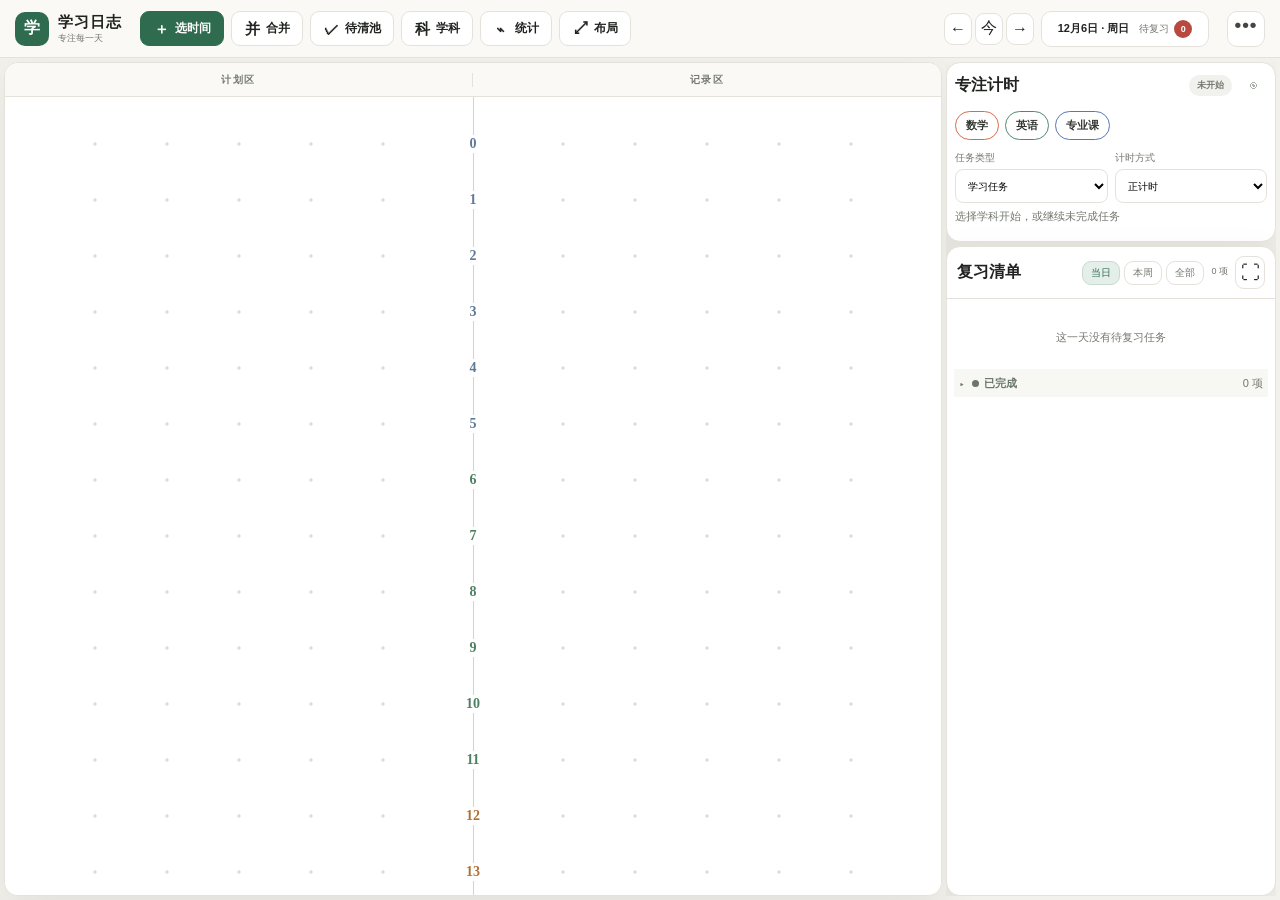
==== commit e51ef077: "优化" ====
--- a/index.html
+++ b/index.html
@@ -3,18 +3,25 @@
 <head>
   <meta charset="UTF-8" />
   <meta name="viewport" content="width=device-width, initial-scale=1.0, viewport-fit=cover" />
+  <meta name="screen-orientation" content="landscape" />
+  <meta name="x5-orientation" content="landscape" />
   <meta name="theme-color" content="#f7f4ee" />
   <title>学习计划时间轴</title>
   <link rel="manifest" href="manifest.webmanifest" />
   <link rel="icon" href="icon.svg" type="image/svg+xml" />
-  <link rel="stylesheet" href="styles.css?v=22" />
+  <link rel="stylesheet" href="styles.css?v=30" />
 </head>
 <body>
+  <div class="portrait-orientation-gate" role="status" aria-live="polite">
+    <div class="orientation-phone" aria-hidden="true"><span></span></div>
+    <div><strong>请将手机横过来</strong><p>学习时间轴已针对横屏排版，旋转设备后即可继续使用。</p></div>
+  </div>
   <div class="app-shell">
     <header class="toolbar">
       <div class="brand"><span class="brand-mark">学</span><div><strong>学习日志</strong><small>专注每一天</small></div></div>
       <nav class="primary-nav" aria-label="主要功能">
         <button id="addEventBtn" class="tool-btn primary" title="在时间轴选时间"><span class="tool-glyph">＋</span><span class="tool-label">选时间</span></button>
+        <button id="mergeEventsBtn" class="tool-btn" title="多选合并学习事件"><span class="tool-glyph">并</span><span class="tool-label">合并</span></button>
         <button id="leftoverBtn" class="tool-btn" title="遗留待清池"><span class="tool-glyph">✓</span><span class="tool-label">待清池</span></button>
         <button id="subjectsBtn" class="tool-btn" title="学科管理"><span class="tool-glyph">科</span><span class="tool-label">学科</span></button>
         <button id="statsBtn" class="tool-btn" title="学习统计"><span class="tool-glyph">⌁</span><span class="tool-label">统计</span></button>
@@ -46,8 +53,17 @@
       </div>
     </header>
 
+    <div id="eventMergeBar" class="event-merge-bar hidden" role="region" aria-label="合并学习事件">
+      <strong id="eventMergeCount">已选择 0 条</strong>
+      <input id="eventMergeName" type="text" maxlength="100" placeholder="统一事件名称（留空沿用第一条）" aria-label="合并后的统一事件名称" />
+      <span>点击时间轴事件进行多选，至少选择两条同一学科的学习记录</span>
+      <button id="confirmEventMergeBtn" class="tool-btn primary" disabled>合并并重建复习</button>
+      <button id="cancelEventMergeBtn" class="tool-btn">取消</button>
+    </div>
+
     <div id="layoutEditBar" class="layout-edit-bar hidden">
-      <span>布局编辑中：拖动高亮边框调整左右栏、专注/复习高度；时间轴中线可调整计划/记录比例</span>
+      <label>板块布局 <select id="layoutMode"><option value="stacked">两列 · 专注与复习上下排列</option><option value="columns">三列 · 时间轴 / 专注 / 复习</option></select></label>
+      <span>拖动边框调整宽高；未完成任务会自动撑开专注区</span>
       <button id="finishLayoutBtn" class="tool-btn primary">完成</button>
       <button id="resetLayoutBtn" class="tool-btn">恢复默认</button>
     </div>
@@ -56,13 +72,14 @@
       <section class="timeline-panel layout-region" aria-label="每日时间轴">
         <div class="timeline-legend"><span>计划区</span><span>记录区</span></div>
         <div id="timelineScroll" class="timeline-scroll"><canvas id="timelineCanvas"></canvas></div>
+        <div id="timelineTooltip" class="timeline-tooltip hidden" role="tooltip"></div>
       </section>
 
       <div id="sideResizeHandle" class="layout-resize-handle vertical" aria-hidden="true"></div>
 
       <aside class="side-panel layout-region">
         <section id="focusCard" class="focus-card">
-          <div class="section-heading"><div><span class="eyebrow">FOCUS</span><h2>专注计时</h2></div><div class="focus-heading-actions"><span id="focusStatus" class="status-pill">未开始</span><button id="focusCollapseBtn" class="eye-btn" type="button" title="收纳专注计时" aria-label="收纳专注计时">◉</button></div></div>
+          <div class="section-heading"><div><h2>专注计时</h2></div><div class="focus-heading-actions"><span id="focusStatus" class="status-pill">未开始</span><button id="focusCollapseBtn" class="eye-btn" type="button" title="收纳专注计时" aria-label="收纳专注计时">◉</button></div></div>
           <div id="focusBody">
             <div id="focusSubjects" class="subject-list"></div>
             <div class="focus-controls">
@@ -85,7 +102,7 @@
 
         <section id="reviewCard" class="review-card">
           <div class="review-header">
-            <div class="review-heading-row"><div><span class="eyebrow">REVIEW</span><h2>每日复习清单</h2></div><div class="filter-row"><button class="filter-btn active" data-filter="today">当日</button><button class="filter-btn" data-filter="week">本周</button><button class="filter-btn" data-filter="all">全部</button></div><span id="reviewListSummary" class="review-list-summary">0 项</span><button id="reviewFullscreenBtn" class="icon-btn review-fullscreen-btn" type="button" aria-label="全屏查看复习清单" title="全屏查看">⛶</button></div>
+            <div class="review-heading-row"><div><h2>复习清单</h2></div><div class="filter-row"><button class="filter-btn active" data-filter="today">当日</button><button class="filter-btn" data-filter="week">本周</button><button class="filter-btn" data-filter="all">全部</button></div><span id="reviewListSummary" class="review-list-summary">0 项</span><button id="reviewFullscreenBtn" class="icon-btn review-fullscreen-btn" type="button" aria-label="全屏查看复习清单" title="全屏查看">⛶</button></div>
           </div>
           <div id="reviewList" class="review-list"></div>
         </section>
@@ -201,18 +218,26 @@
       <div class="module-toolbar stats-toolbar">
         <div id="statsSubjectFilters" class="subject-filter-list"></div>
         <div class="stats-controls">
-          <label>统计范围<select id="statsRange"><option value="day">本日</option><option value="week">本周</option><option value="month" selected>本月</option><option value="year">本年</option><option value="custom">自定义</option></select></label>
+          <label>统计范围<select id="statsRange"><option value="day" selected>本日</option><option value="week">本周</option><option value="month">本月</option><option value="year">本年</option><option value="custom">自定义</option></select></label>
           <div id="statsCustomRange" class="stats-custom-range hidden"><input id="statsCustomFrom" type="date" aria-label="统计开始日期" /><span>至</span><input id="statsCustomTo" type="date" aria-label="统计结束日期" /></div>
           <label>分布图<select id="statsChartType"><option value="bar">柱状图</option><option value="pie">扇形图</option></select></label>
         </div>
       </div>
       <div class="modal-body stats-grid">
-        <section class="stat-card" data-stat-section="summary"><button class="eye-btn" data-toggle-stat="summary" title="显示或隐藏">◉</button><h4>累计专注</h4><div class="metric-row"><div><strong id="statTotalCount">0</strong><span>次数</span></div><div><strong id="statTotalTime">0m</strong><span>总时长</span></div><div><strong id="statDailyAverage">0m</strong><span>日均</span></div></div></section>
-        <section class="stat-card" data-stat-section="today"><button class="eye-btn" data-toggle-stat="today">◉</button><h4>今日专注</h4><div class="metric-row"><div><strong id="statTodayCount">0</strong><span>次数</span></div><div><strong id="statTodayTime">0m</strong><span>时长</span></div></div></section>
-        <section class="stat-card chart-card" data-stat-section="distribution"><button class="eye-btn" data-toggle-stat="distribution">◉</button><h4>学科时长分布</h4><canvas id="distributionChart" width="520" height="220"></canvas></section>
-        <section class="stat-card chart-card" data-stat-section="monthly"><button class="eye-btn" data-toggle-stat="monthly">◉</button><h4>本月每日专注</h4><canvas id="monthlyChart" width="760" height="230"></canvas></section>
-        <section class="stat-card chart-card" data-stat-section="yearly"><button class="eye-btn" data-toggle-stat="yearly">◉</button><h4>本年每月专注</h4><canvas id="yearlyChart" width="760" height="230"></canvas></section>
-      </div>
+        <section class="stat-card" data-stat-section="summary"><button class="eye-btn" data-toggle-stat="summary" title="显示或隐藏">◉</button><h4>范围内专注</h4><div class="metric-row"><div><strong id="statTotalCount">0</strong><span>次数</span></div><div><strong id="statTotalTime">0m</strong><span>总时长</span></div><div><strong id="statDailyAverage">0m</strong><span>日均</span></div></div></section>
+        <section class="stat-card" data-stat-section="today"><button class="eye-btn" data-toggle-stat="today">◉</button><h4>今日专注</h4><div class="metric-row"><div><strong id="statTodayCount">0</strong><span>次数</span></div><div><strong id="statTodayTime">0m</strong><span>时长</span></div></div><div id="statTodaySplit" class="stat-today-split"></div></section>
+        <section class="stat-card chart-card" data-stat-section="distribution"><button class="eye-btn" data-toggle-stat="distribution">◉</button><h4>学科时长分布</h4><p class="chart-legend">实色：学习　斜线：复习 · 悬停或聚焦查看时长</p><canvas id="distributionChart" width="520" height="220"></canvas><div id="distributionDetails" class="distribution-details"></div></section>
+        <section class="stat-card chart-card" data-stat-section="monthly"><button class="eye-btn" data-toggle-stat="monthly">◉</button><h4>本月每日专注</h4><div class="chart-scroll"><canvas id="monthlyChart" width="760" height="230"></canvas></div></section>
+        <section class="stat-card chart-card" data-stat-section="yearly"><button class="eye-btn" data-toggle-stat="yearly">◉</button><h4>本年每月专注</h4><div class="chart-scroll"><canvas id="yearlyChart" width="760" height="230"></canvas></div></section>
+      </div>
+    </div>
+  </div>
+
+  <div id="reportModal" class="modal hidden" aria-hidden="true">
+    <div class="modal-card module-card">
+      <div class="modal-header"><h3>学习日报预览</h3><button class="icon-btn" data-close="reportModal" aria-label="关闭">×</button></div>
+      <div class="modal-body"><p class="settings-note">核对图片后点击保存；若浏览器未自动下载，也可右键或长按图片保存。</p><img id="dailyReportPreview" class="daily-report-preview" alt="当天学习日报，包含总时长、学科分布及时间轴" /></div>
+      <div class="modal-footer"><button class="tool-btn" data-close="reportModal">关闭预览</button><a id="dailyReportDownload" class="tool-btn primary" download>保存 PNG</a></div>
     </div>
   </div>
 
@@ -259,7 +284,7 @@
     <div class="modal-card event-detail-card">
       <div class="modal-header"><div><span class="eyebrow">LEARNING DETAIL</span><h3 id="eventDetailTitle">事件详情</h3></div><button class="icon-btn" data-close="eventDetailModal" aria-label="关闭">×</button></div>
       <div id="eventDetailBody" class="modal-body event-detail-body"></div>
-      <div class="modal-footer"><button id="eventDetailEditBtn" class="tool-btn">编辑事件设置</button><button id="eventDetailStartBtn" class="tool-btn primary">开始学习</button></div>
+      <div class="modal-footer"><button id="eventDetailEditBtn" class="tool-btn">编辑事件设置</button><button id="eventDetailReopenBtn" class="tool-btn">标记为未完成</button><button id="eventDetailStartBtn" class="tool-btn primary">开始学习</button></div>
     </div>
   </div>
 
@@ -290,12 +315,18 @@
 
   <div id="immersionOverlay" class="immersion-overlay hidden">
     <div id="immersionBackdrop" class="immersion-backdrop"></div>
-    <div class="immersion-window-actions"><button id="immersionPipBtn" class="immersion-window-btn hidden" type="button" hidden aria-hidden="true" aria-label="打开悬浮小窗" title="悬浮小窗">▣</button><button id="exitImmersionBtn" class="immersion-exit" aria-label="退出沉浸界面" title="返回主界面，计时继续">返回</button></div>
+    <div class="immersion-window-actions"><button id="immersionSwapBtn" class="immersion-window-btn" type="button" aria-label="调换计时与记录栏" title="调换左右栏" aria-pressed="false">⇄</button><button id="immersionPipBtn" class="immersion-window-btn hidden" type="button" hidden aria-hidden="true" aria-label="打开悬浮小窗" title="悬浮小窗">▣</button><button id="exitImmersionBtn" class="immersion-exit" aria-label="退出沉浸界面" title="返回主界面，计时继续">返回</button></div>
     <div id="immersionContent" class="immersion-content">
+      <section class="immersion-timer-column" aria-label="计时信息">
       <span id="immersionMode" class="immersion-mode">正计时</span>
       <div id="immersionClock" class="immersion-clock">00:00:00</div>
       <div id="immersionSubject" class="immersion-subject"></div>
+      <div id="immersionTotal" class="immersion-total"></div>
+      <div id="immersionCountdown" class="immersion-countdown"></div>
+      <blockquote id="immersionQuote" class="immersion-quote"></blockquote>
       <section id="immersionReviewCard" class="immersion-review-card hidden"></section>
+      <div class="immersion-task-actions"><button id="immersionPauseBtn" class="tool-btn">暂停，稍后继续</button><button id="immersionStopBtn" class="immersion-stop">完成 / 结束计时</button></div>
+      </section>
       <section id="immersionInputCard" class="immersion-input-card">
         <div class="immersion-input-heading"><strong>沉浸记录</strong><span>按 Tab 依次切换字段</span></div>
         <div class="immersion-input-grid">
@@ -304,18 +335,27 @@
           <label class="wide">学习摘要<input id="immersionSummary" type="text" maxlength="160" placeholder="一句话概括完成内容" /></label>
           <label class="wide">学习笔记<textarea id="immersionLiveNote" rows="2" maxlength="1200" placeholder="推导、易错点与自己的理解"></textarea></label>
           <label class="wide">遗留内容<input id="immersionLeftover" type="text" maxlength="240" placeholder="尚未解决的问题，可留空" /></label>
-          <label>学习动作<select id="immersionActionType"><option value="reading">阅读</option><option value="video">视频</option><option value="practice">习题</option><option value="memorize">背诵</option><option value="review">复习</option></select></label>
+          <label>学习动作<select id="immersionActionType"><option value="video" selected>视频</option><option value="practice">习题</option><option value="memorize">背诵</option><option value="reading">阅读</option><option value="review">复习</option></select></label>
           <label>掌握程度<select id="immersionMastery"><option value="unknown">尚未判断</option><option value="weak">薄弱</option><option value="partial">部分掌握</option><option value="mastered">已掌握</option></select></label>
         </div>
       </section>
-      <div id="immersionCountdown" class="immersion-countdown"></div>
-      <blockquote id="immersionQuote" class="immersion-quote"></blockquote>
-      <div class="immersion-task-actions"><button id="immersionPauseBtn" class="tool-btn">暂停，稍后继续</button><button id="immersionStopBtn" class="immersion-stop">完成 / 结束计时</button></div>
-    </div>
-  </div>
-
+    </div>
+  </div>
+
+  <div id="inputDialogModal" class="modal input-dialog-modal hidden" aria-hidden="true" role="dialog" aria-modal="true" aria-labelledby="inputDialogTitle">
+    <form id="inputDialogForm" class="modal-card compact-card" novalidate>
+      <div class="modal-header"><h3 id="inputDialogTitle">填写信息</h3><button type="button" class="icon-btn" data-close="inputDialogModal" aria-label="关闭">×</button></div>
+      <div class="modal-body">
+        <p id="inputDialogDescription" class="settings-note"></p>
+        <label class="block-label"><span id="inputDialogLabel">名称</span><input id="inputDialogValue" type="text" maxlength="100" required aria-describedby="inputDialogError" /></label>
+        <label id="inputDialogEarlierWrap" class="check-row hidden"><input id="inputDialogEarlier" type="checkbox" /> 允许将安排提前</label>
+        <p id="inputDialogError" class="form-error" role="alert"></p>
+      </div>
+      <div class="modal-footer"><button type="button" class="tool-btn" data-close="inputDialogModal">取消</button><button type="submit" class="tool-btn primary">确认保存</button></div>
+    </form>
+  </div>
   <div id="contextMenu" class="context-menu hidden"></div>
   <input id="importInput" type="file" accept="application/json" hidden />
-  <script src="app.js?v=22"></script>
+  <script src="app.js?v=30"></script>
 </body>
 </html>
--- a/styles.css
+++ b/styles.css
@@ -63,7 +63,10 @@
 .tool-btn.danger { color: #fff; background: var(--danger); border-color: var(--danger); }
 
 .layout-edit-bar { flex: 0 0 46px; display: flex; align-items: center; justify-content: center; gap: 9px; padding: 6px 12px; color: #68450f; background: #fff4d8; border-bottom: 1px solid #ecd7a2; font-size: 12px; }
-.main-layout { flex: 1; min-height: 0; display: grid; grid-template-columns: minmax(430px, 1fr) 8px var(--side-width); gap: 0; padding: 10px 12px 12px; }
+.event-merge-bar { display: flex; align-items: center; gap: 8px; padding: 8px 14px; background: #fff8e8; border-bottom: 1px solid #ead6a2; font-size: 10px; }
+.event-merge-bar input { width: min(300px,32vw); min-height: 34px; padding: 7px 9px; border: 1px solid #d8c79f; border-radius: 8px; background: #fff; }
+.event-merge-bar > span { flex: 1; color: var(--muted); }
+.main-layout { flex: 1; min-height: 0; display: grid; grid-template-columns: minmax(430px, 1fr) 4px var(--side-width); gap: 0; padding: 4px; }
 .timeline-panel, .focus-card, .review-card { background: var(--paper); border: 1px solid var(--line); border-radius: 14px; box-shadow: var(--shadow); }
 .timeline-panel { min-width: 0; overflow: hidden; }
 .timeline-legend { height: 34px; display: grid; grid-template-columns: 1fr 1fr; align-items: center; color: var(--muted); background: var(--paper-warm); border-bottom: 1px solid var(--line); font-size: 10px; font-weight: 800; letter-spacing: .14em; }
@@ -73,13 +76,13 @@
 #timelineCanvas { display: block; width: 100%; }
 #timelineCanvas.selecting { cursor: url("data:image/svg+xml,%3Csvg xmlns='http://www.w3.org/2000/svg' width='20' height='20' viewBox='0 0 20 20'%3E%3Ccircle cx='10' cy='10' r='5' fill='white' fill-opacity='.94' stroke='%23356957' stroke-width='1.5'/%3E%3Ccircle cx='10' cy='10' r='1.5' fill='%23356957'/%3E%3Cpath d='M10 1v3M10 16v3M1 10h3M16 10h3' stroke='white' stroke-width='3' stroke-linecap='round'/%3E%3Cpath d='M10 1v3M10 16v3M1 10h3M16 10h3' stroke='%23356957' stroke-width='1' stroke-linecap='round'/%3E%3C/svg%3E") 10 10, crosshair; }
 
-.side-panel { min-width: 260px; min-height: 0; display: grid; grid-template-rows: var(--focus-height) 8px minmax(160px, 1fr); }
+.side-panel { min-width: 260px; min-height: 0; display: grid; grid-template-rows: max-content 4px minmax(160px, 1fr); overflow-y: auto; align-content: start; }
 .nav-arrow { width: 34px; height: 32px; padding: 0; }
 .date-panel { min-width: 0; padding: 0 5px; color: var(--ink); background: transparent; border: 0; text-align: center; }
 .date-label { display: block; overflow: hidden; text-overflow: ellipsis; white-space: nowrap; font-size: 13px; font-weight: 760; }
 .badge-wrap { display: inline-flex; align-items: center; gap: 5px; margin-top: 3px; color: var(--muted); font-size: 10px; }
 .badge { min-width: 18px; height: 18px; padding: 0 5px; display: grid; place-items: center; color: #fff; background: var(--danger); border-radius: 99px; font-size: 9px; font-weight: 800; }
-.focus-card { min-height: 180px; padding: 14px; overflow: auto; }
+.focus-card { min-height: max(180px, var(--focus-height)); padding: 8px; overflow: visible; }
 .focus-heading-actions { display: flex; align-items: center; gap: 6px; }
 .focus-heading-actions .eye-btn { position: static; width: 29px; height: 29px; }
 .focus-card.collapsed { min-height: 0; overflow: hidden; }
@@ -161,7 +164,11 @@
 .layout-editing .layout-resize-handle:hover::after, .layout-editing .layout-resize-handle.dragging::after { opacity: 1; }
 .layout-editing .layout-region { outline: 1px dashed rgba(47,107,79,.38); outline-offset: -4px; }
 
-.modal { position: fixed; inset: 0; z-index: 50; display: grid; place-items: center; padding: 14px; background: rgba(24,28,24,.46); backdrop-filter: blur(5px); }
+.modal { position: fixed; inset: 0; z-index: 110; display: grid; place-items: center; padding: 14px; background: rgba(24,28,24,.46); backdrop-filter: blur(5px); }
+.input-dialog-modal { z-index: 130; }
+.form-error { color: #a5362a; font-size: 13px; min-height: 1.4em; margin-bottom: 0; }
+.daily-report-preview { display: block; max-width: 100%; height: auto; margin: 0 auto; }
+#dailyReportDownload { text-decoration: none; }
 .modal-card { width: min(730px, 96vw); max-height: 94vh; display: flex; flex-direction: column; overflow: hidden; background: #fff; border-radius: 17px; box-shadow: 0 30px 90px rgba(20,25,21,.25); }
 .modal-card.compact-card { width: min(520px, 96vw); }
 .modal-card.settings-card { width: min(900px, 96vw); }
@@ -273,19 +280,19 @@
 .month-calendar { flex: 1; min-height: 0; display: grid; grid-template-columns: repeat(7,minmax(0,1fr)); grid-template-rows: 34px repeat(6,minmax(105px,1fr)); gap: 1px; overflow: auto; background: var(--line); border-top: 1px solid var(--line); }
 .calendar-weekday, .calendar-day { background: #fff; }
 .calendar-weekday { min-height: 30px; display: grid; place-items: center; color: var(--muted); font-size: 10px; font-weight: 750; }
-.calendar-day { min-width: 0; padding: 7px; }
+.calendar-day { min-width: 0; min-height: 0; display: flex; flex-direction: column; align-items: stretch; overflow: hidden; padding: 7px; border: 0; appearance: none; color: inherit; text-align: left; }
 .calendar-day.outside { background: #fafaf8; opacity: .45; }
 .calendar-day.today { box-shadow: inset 0 0 0 2px var(--accent); }
-.calendar-day-number { font-size: 11px; font-weight: 780; }
-.calendar-day-summary { margin-top: 4px; color: var(--accent); font-size: 9px; }
-.calendar-day-events { max-height: 72px; overflow: auto; scrollbar-width: thin; }
+.calendar-day-number { flex: 0 0 auto; font-size: 11px; font-weight: 780; }
+.calendar-day-summary { flex: 0 0 auto; margin-top: 4px; color: var(--accent); font-size: 9px; }
+.calendar-day-events { min-height: 0; max-height: 72px; overflow: auto; scrollbar-width: thin; }
 .calendar-event { min-width: 0; margin-top: 3px; display: flex; align-items: center; gap: 4px; overflow: hidden; white-space: nowrap; color: var(--muted); font-size: 9px; }
 .calendar-event-label { min-width: 0; flex: 1; overflow: hidden; text-overflow: ellipsis; }
 .calendar-event-duration { flex: 0 0 auto; color: var(--accent); font-variant-numeric: tabular-nums; font-weight: 750; }
 
 .module-toolbar { min-height: 50px; display: flex; align-items: center; justify-content: space-between; gap: 12px; padding: 9px 15px; border-bottom: 1px solid var(--line); }
 .subject-filter-list { display: flex; gap: 6px; flex-wrap: wrap; }
-.subject-filter { display: flex; align-items: center; gap: 4px; padding: 5px 8px; border: 1px solid var(--line); border-radius: 99px; font-size: 10px; }
+.subject-filter { display: flex; flex: 0 0 auto; align-items: center; gap: 4px; white-space: nowrap; padding: 5px 8px; border: 1px solid var(--line); border-radius: 99px; font-size: 10px; }
 .module-toolbar select { padding: 7px 9px; border: 1px solid var(--line); border-radius: 8px; background: #fff; }
 .stats-controls, .stats-custom-range { display: flex; align-items: center; gap: 7px; }
 .stats-controls { flex: 0 0 auto; }
@@ -293,7 +300,7 @@
 .stats-custom-range input { min-height: 33px; padding: 6px 7px; color: var(--ink); background: #fff; border: 1px solid var(--line); border-radius: 8px; font-size: 10px; }
 .stats-custom-range span { color: var(--muted); font-size: 9px; }
 .stats-grid { display: grid; grid-template-columns: repeat(2,minmax(0,1fr)); gap: 10px; background: #f6f5f1; }
-.stat-card { position: relative; padding: 14px; background: #fff; border: 1px solid var(--line); border-radius: 12px; }
+.stat-card { position: relative; min-width: 0; padding: 14px; background: #fff; border: 1px solid var(--line); border-radius: 12px; }
 .stat-card h4 { margin: 0 0 12px; font-size: 12px; }
 .chart-card { grid-column: span 2; }
 .chart-card canvas { width: 100%; height: 220px; display: block; }
@@ -349,7 +356,8 @@
 .event-detail-hero { grid-column: 1 / -1; padding: 16px 18px; color: #fff; background: linear-gradient(135deg,var(--event-color,#527a64),color-mix(in srgb,var(--event-color,#527a64) 62%,#17251d)); border-radius: 14px; }
 .event-detail-hero span { display: block; opacity: .76; font-size: 10px; }
 .event-detail-hero h4 { margin: 6px 0; font-size: 22px; }
-.event-detail-hero p { margin: 0; opacity: .9; font-size: 11px; }
+.event-detail-hero p { margin: 0; opacity: .96; font-size: 14px; line-height: 1.5; }
+.event-detail-hero small { display: block; margin-top: 8px; opacity: .82; font-size: 10px; }
 .event-detail-section { min-width: 0; padding: 14px; background: #fff; border: 1px solid var(--line); border-radius: 12px; }
 .event-detail-section.wide { grid-column: 1 / -1; }
 .event-detail-section h4 { margin: 0 0 10px; font-size: 13px; }
@@ -385,11 +393,12 @@
 .immersion-countdown.position-top { position: fixed; top: 32px; left: 50%; transform: translateX(-50%); }
 .immersion-countdown.position-bottom { position: fixed; bottom: 28px; left: 50%; transform: translateX(-50%); }
 
-.context-menu { position: fixed; z-index: 70; min-width: 145px; padding: 5px; background: #fff; border: 1px solid var(--line); border-radius: 10px; box-shadow: var(--shadow); }
+.context-menu { position: fixed; z-index: 70; min-width: 145px; max-height: calc(100vh - 16px); overflow-y: auto; padding: 5px; background: #fff; border: 1px solid var(--line); border-radius: 10px; box-shadow: var(--shadow); }
 .context-menu button { width: 100%; padding: 8px; color: var(--ink); background: transparent; border: 0; border-radius: 7px; text-align: left; font-size: 11px; }
 .context-menu button:hover { background: var(--accent-soft); }
 .context-menu button.primary { color: var(--accent-dark); font-weight: 800; }
 .context-menu button.danger { color: var(--danger); }
+.timeline-tooltip { position: fixed; z-index: 69; max-width: min(420px,86vw); max-height: calc(100vh - 16px); overflow: hidden; padding: 8px 10px; color: #fff; background: rgba(24,31,27,.94); border-radius: 8px; box-shadow: var(--shadow); font-size: 11px; line-height: 1.45; pointer-events: none; white-space: normal; }
 
 .immersion-overlay { position: fixed; inset: 0; z-index: 100; display: grid; place-items: start center; overflow-y: auto; color: #1f2924; background: #fff; }
 .immersion-backdrop { position: absolute; inset: 0; opacity: var(--immersion-opacity,.75); transition: .3s; }
@@ -686,7 +695,7 @@
 .toolbar-date-controls + .toolbar-overflow { margin-left: 0; }
 .toolbar-menu { position: absolute; top: 43px; right: 0; flex-direction: column; align-items: stretch; min-width: 170px; }
 .toolbar-menu .menu-divider { width: auto; height: 1px; }
-.unfinished-tasks { margin-top: 14px; padding-top: 10px; border-top: 1px solid var(--line); }
+.unfinished-tasks { margin-top: 5px; padding-top: 5px; border-top: 1px solid var(--line); }
 .unfinished-tasks h3 { margin: 0 0 8px; font-size: 12px; }
 .unfinished-task { padding: 9px; margin-bottom: 7px; border: 1px solid #dce4dd; border-radius: 9px; background: #f8faf7; }
 .unfinished-task strong { display: block; font-size: 12px; overflow-wrap: anywhere; }
@@ -705,6 +714,97 @@
 .immersion-exit { width: auto; padding: 0 10px; font-size: 13px; }
 .immersion-input-grid input::placeholder, .immersion-input-grid textarea::placeholder { color: #768478; opacity: 1; }
 .immersion-input-card { max-width: 100%; }
+
+/* 20260828: compact layout, independent columns and an intrinsic-height focus card. */
+.layout-edit-bar { flex-wrap: wrap; flex-basis: auto; min-height: 40px; }
+.layout-edit-bar select { max-width: 100%; padding: 5px; border: 1px solid #d8c69e; border-radius: 6px; }
+.focus-subject-label { margin-bottom: 4px; }
+.focus-running-actions:has(> :not(.hidden)) { margin-bottom: 4px; }
+.review-group-heading { cursor: pointer; list-style: none; gap: 7px; font-size: 11px; }
+.review-group-heading::before { content: '▸'; }
+.review-group[open] > .review-group-heading::before { content: '▾'; }
+.review-group-heading > .review-group-name { flex: 1; }
+.review-group-heading::-webkit-details-marker { display: none; }
+.review-group-items { padding-top: 4px; }
+.calendar-day-heading { display: flex; align-items: center; justify-content: space-between; gap: 3px; flex-wrap: wrap; }
+.calendar-day-duration { padding: 2px 4px; border-radius: 4px; font-size: 10px; font-weight: 750; font-variant-numeric: tabular-nums; }
+.calendar-event, .calendar-event-label { color: #333; }
+.stat-today-split { display: flex; flex-wrap: wrap; gap: 8px 18px; margin-top: 12px; font-size: 12px; color: #333; }
+.chart-legend { margin: 0 0 8px; font-size: 11px; color: #444; }
+.chart-scroll { overflow-x: auto; scrollbar-width: thin; }
+.stats-toolbar { align-items: flex-start; flex-wrap: wrap; }
+#statsSubjectFilters { display: flex; align-items: flex-start; gap: 6px; flex-wrap: wrap; max-height: 210px; overflow: auto; }
+.stats-subject-node { min-width: 0; }
+.stats-subject-node.depth-0 { border: 1px solid var(--line); border-radius: 8px; padding: 4px; background: #fff; }
+.stats-subject-row { display: flex; align-items: center; gap: 4px; }
+.stats-subject-row input { flex: 0 0 auto; accent-color: var(--accent); width: 16px; height: 16px; }
+.stats-subject-row button { text-align: left; border: 0; background: transparent; color: #333; padding: 5px 4px; font-size: 12px; overflow-wrap: anywhere; }
+.stats-subject-row button:disabled { opacity: 1; cursor: default; }
+.stats-subject-children { margin-left: 12px; padding-left: 5px; border-left: 1px solid var(--line); }
+.distribution-details { display: grid; gap: 12px; margin-top: 8px; }
+.distribution-item { display: grid; grid-template-columns: 90px minmax(0,1fr) 78px; align-items: center; gap: 8px; font-size: 12px; }
+.distribution-item > span { overflow-wrap: anywhere; }
+.distribution-item > b { text-align: right; }
+.distribution-track { position: relative; display: flex; height: 18px; border-radius: 4px; background: #f2f4f1; }
+.distribution-learn { background: var(--subject-color); }
+.distribution-review { background: repeating-linear-gradient(135deg,transparent 0 4px,var(--subject-color) 4px 6px),color-mix(in srgb,var(--subject-color) 20%,white); }
+.distribution-tooltip { display: none; position: absolute; bottom: calc(100% + 4px); left: 0; z-index: 4; max-width: 100%; padding: 7px; border-radius: 6px; background: #203127; color: #fff; box-shadow: 0 2px 8px #0002; font-size: 12px; pointer-events: none; }
+.distribution-track:hover .distribution-tooltip, .distribution-track:focus .distribution-tooltip { display: block; }
+.immersion-overlay { align-items: center; }
+.immersion-content, .immersion-content.review-session { display: grid; grid-template-columns: minmax(0,.85fr) minmax(0,1.15fr); align-items: center; gap: 24px; width: min(1180px,100%); padding: 56px 24px 14px; }
+.immersion-timer-column { min-width: 0; display: flex; flex-direction: column; align-items: center; }
+.immersion-content.swapped .immersion-timer-column { grid-column: 2; grid-row: 1; }
+.immersion-content.swapped .immersion-input-card { grid-column: 1; grid-row: 1; }
+.immersion-content.swapped { grid-template-columns: minmax(0,1.15fr) minmax(0,.85fr); }
+.immersion-content .immersion-input-card { width: 100%; margin: 0; }
+.immersion-content .immersion-clock { margin: 12px 0; font-size: clamp(36px,5vw,62px); }
+.immersion-total { margin-top: 10px; color: #344b3e; font-size: 14px; font-variant-numeric: tabular-nums; }
+.immersion-content .immersion-quote { margin: 18px 0; font-size: 17px; line-height: 1.6; }
+.immersion-content .immersion-review-card { width: 100%; margin-top: 10px; padding: 10px; }
+.immersion-review-card h3 { font-size: 16px; overflow-wrap: anywhere; }
+.immersion-content .immersion-countdown { position: static; transform: none; margin-top: 12px; }
+.immersion-countdown.position-top { order: -1; margin: 0 0 12px; }
+.immersion-countdown.position-bottom { order: 1; }
+.immersion-content .immersion-task-actions { position: static; flex-wrap: wrap; gap: 6px; padding: 8px; margin-top: 8px; }
+.immersion-window-actions { top: 8px; right: 12px; }
+@media (min-width: 1000px) {
+  .main-layout.three-columns { grid-template-columns: minmax(360px,1fr) 4px minmax(245px,min(var(--focus-column-width),calc(100vw - 700px))) minmax(310px,1fr); column-gap: 4px; }
+  .three-columns .side-panel { display: contents; }
+  .three-columns .focus-card { overflow-y: auto; min-height: 0; }
+  .three-columns #focusReviewHandle { display: none; }
+  .three-columns #reviewCard { grid-column: 4; }
+}
+@media (min-width: 721px) and (max-width: 999px) {
+  .main-layout { grid-template-columns: minmax(0,1fr) 4px minmax(260px,var(--side-width)); }
+}
+@media (max-height: 740px) and (min-width: 761px) {
+  .immersion-content, .immersion-content.review-session { gap: 16px; padding-top: 48px; }
+  .immersion-input-grid { gap: 5px; }
+  .immersion-input-grid label { gap: 3px; }
+  .immersion-input-grid input, .immersion-input-grid select, .immersion-input-grid textarea { padding: 5px 8px; min-height: 34px; }
+  .immersion-input-grid textarea { height: 60px; }
+  .immersion-content .immersion-clock { margin: 8px 0; }
+  .immersion-content .immersion-quote { margin: 10px 0; font-size: 15px; }
+}
+@media (max-width: 760px) {
+  .event-merge-bar { align-items: stretch; flex-wrap: wrap; padding: 7px; }
+  .event-merge-bar input { width: 100%; flex: 1 0 100%; font-size: 16px; }
+  .event-merge-bar > span { flex-basis: 100%; }
+  .main-layout { gap: 4px; padding: 4px; }
+  #focusReviewHandle { display: none; }
+  .side-panel { grid-template-rows: max-content minmax(130px,1fr); gap: 4px; overflow-y: auto; }
+  .side-panel .focus-card { min-height: 0; overflow: visible; }
+  .side-panel .focus-card.collapsed { overflow: hidden; }
+  .side-panel .review-card { min-height: 130px; }
+  .immersion-content, .immersion-content.review-session, .immersion-content.swapped { grid-template-columns: 1fr; padding: 62px 12px 12px; gap: 12px; }
+  .immersion-content.swapped .immersion-timer-column, .immersion-content.swapped .immersion-input-card { grid-column: auto; grid-row: auto; }
+  .immersion-content.swapped .immersion-input-card { order: -1; }
+  .immersion-content .immersion-input-grid { grid-template-columns: repeat(2,minmax(0,1fr)); }
+  .immersion-content .immersion-input-grid label.wide { grid-column: 1 / -1; }
+  .immersion-content .immersion-clock { font-size: 38px; }
+  #statsSubjectFilters { max-height: 155px; overflow: auto; }
+  .distribution-item { grid-template-columns: 68px minmax(0,1fr) 65px; font-size: 11px; }
+}
 .event-detail-hero h4, .event-detail-facts b { overflow-wrap: anywhere; white-space: pre-wrap; }
 .task-segments { padding-left: 18px; font-size: 12px; line-height: 1.8; }
 @media (max-width: 720px) {
@@ -726,3 +826,207 @@
   .primary-nav .tool-label { display: none; }
   .primary-nav .tool-btn { width: 34px; padding-inline: 0; }
 }
+
+/* Mobile is a landscape-first workspace: portrait asks the user to rotate,
+   while landscape keeps the timeline and task controls visible side by side. */
+.portrait-orientation-gate { display: none; }
+
+@media (orientation: portrait) and (max-width: 720px) {
+  .app-shell { visibility: hidden; }
+  .portrait-orientation-gate {
+    position: fixed;
+    inset: 0;
+    z-index: 1000;
+    display: flex;
+    align-items: center;
+    justify-content: center;
+    gap: 22px;
+    padding: max(28px,env(safe-area-inset-top)) max(24px,env(safe-area-inset-right)) max(28px,env(safe-area-inset-bottom)) max(24px,env(safe-area-inset-left));
+    color: #f8fbf9;
+    background: radial-gradient(circle at 18% 15%,#4f8066 0,transparent 34%),linear-gradient(145deg,#183a2a,#2f6b4f);
+    text-align: left;
+  }
+  .portrait-orientation-gate > div:last-child { max-width: 250px; }
+  .portrait-orientation-gate strong { display: block; font-size: clamp(22px,6vw,30px); letter-spacing: .04em; }
+  .portrait-orientation-gate p { margin: 9px 0 0; color: rgba(255,255,255,.76); font-size: 14px; line-height: 1.65; }
+  .orientation-phone { width: 86px; height: 48px; flex: 0 0 auto; display: grid; place-items: center; border: 3px solid rgba(255,255,255,.92); border-radius: 12px; box-shadow: 0 14px 34px rgba(0,0,0,.22); }
+  .orientation-phone::before { content: ""; width: 4px; height: 4px; position: absolute; margin-left: 70px; background: rgba(255,255,255,.8); border-radius: 50%; }
+  .orientation-phone span { width: 44px; height: 24px; display: block; background: rgba(255,255,255,.12); border-radius: 5px; }
+}
+
+@media (orientation: landscape) and (max-height: 600px) and (max-width: 1024px) {
+  :root { --mobile-landscape-toolbar: 50px; --shadow: 0 8px 22px rgba(35,40,35,.07); }
+  html, body { height: 100%; min-height: 0; overflow: hidden; }
+  body { padding: 0; }
+  .app-shell { height: 100dvh; padding: 0; overflow: hidden; }
+  .toolbar {
+    position: relative;
+    inset: auto;
+    z-index: 45;
+    min-height: var(--mobile-landscape-toolbar);
+    flex: 0 0 var(--mobile-landscape-toolbar);
+    gap: 5px;
+    padding: 5px max(7px,env(safe-area-inset-right)) 5px max(7px,env(safe-area-inset-left));
+    box-shadow: 0 4px 16px rgba(35,40,35,.06);
+    backdrop-filter: none;
+  }
+  .toolbar .brand { display: none; }
+  .primary-nav {
+    position: static;
+    inset: auto;
+    width: auto;
+    height: auto;
+    min-width: 0;
+    flex: 0 1 auto;
+    display: flex;
+    gap: 3px;
+    overflow-x: auto;
+    padding: 0;
+    background: transparent;
+    border: 0;
+    box-shadow: none;
+    backdrop-filter: none;
+    scrollbar-width: none;
+  }
+  .primary-nav::-webkit-scrollbar { display: none; }
+  .primary-nav .tool-btn,
+  body.compact-toolbar .primary-nav .tool-btn {
+    width: 36px;
+    min-width: 36px;
+    min-height: 38px;
+    height: 38px;
+    flex: 0 0 36px;
+    padding: 0;
+    display: grid;
+    place-items: center;
+    border-color: var(--line);
+    border-radius: 9px;
+    color: var(--ink);
+    background: #fff;
+  }
+  .primary-nav .tool-btn.primary { color: #fff; background: var(--accent); border-color: var(--accent); }
+  .primary-nav .tool-glyph { font-size: 16px; }
+  .primary-nav .tool-label,
+  body.compact-toolbar .primary-nav .tool-label,
+  body.toolbar-menu-open .primary-nav .tool-label { display: none; }
+  .toolbar-date-controls { min-width: 0; flex: 1 1 auto; justify-content: flex-end; gap: 3px; margin-left: auto; }
+  .day-switcher { gap: 2px; }
+  .day-switcher .nav-arrow { width: 25px; min-width: 25px; height: 36px; min-height: 36px; }
+  .toolbar-date-controls .toolbar-review-summary { min-width: 68px; max-width: 116px; min-height: 36px; padding: 4px 6px; }
+  .toolbar-review-summary .date-label { font-size: 10px; }
+  .toolbar-review-summary .badge-wrap { display: none; }
+  .toolbar-overflow { width: 40px; height: 40px; flex: 0 0 40px; }
+  .menu-toggle { width: 40px; height: 40px; }
+  .toolbar-menu { top: calc(100% + 5px); right: 0; width: min(210px,calc(100vw - 16px)); max-height: calc(100dvh - 58px); }
+  .toolbar-menu button { min-height: 39px; padding: 7px 10px; font-size: 13px; }
+
+  .layout-edit-bar { display: none !important; }
+  .event-merge-bar { flex: 0 0 auto; max-height: 92px; align-items: center; flex-wrap: wrap; overflow-y: auto; padding: 5px 8px; }
+  .event-merge-bar input { width: min(240px,34vw); min-height: 34px; flex: 0 1 auto; font-size: 14px; }
+  .event-merge-bar > span { flex: 1 1 180px; }
+  .main-layout {
+    flex: 1;
+    min-height: 0;
+    display: grid;
+    grid-template-columns: minmax(280px,1.12fr) minmax(230px,.88fr);
+    grid-template-rows: minmax(0,1fr);
+    gap: 6px;
+    overflow: hidden;
+    padding: 5px max(5px,env(safe-area-inset-right)) 5px max(5px,env(safe-area-inset-left));
+  }
+  .layout-resize-handle { display: none; }
+  .timeline-panel { min-width: 0; min-height: 0; height: auto; border-radius: 11px; }
+  .timeline-legend { height: 30px; font-size: 9px; }
+  .timeline-scroll { height: calc(100% - 30px); overscroll-behavior: contain; }
+  #timelineCanvas { touch-action: pan-y; }
+  .side-panel {
+    min-width: 0;
+    min-height: 0;
+    display: grid;
+    grid-template-rows: minmax(135px,1.08fr) minmax(94px,.92fr);
+    gap: 5px;
+    overflow: hidden;
+  }
+  .side-panel:has(.focus-card.collapsed) { grid-template-rows: 48px minmax(94px,1fr); }
+  .side-panel .focus-card,
+  .side-panel .focus-card:not(.collapsed) { min-height: 0; padding: 7px 9px; overflow-y: auto; overscroll-behavior: contain; }
+  .focus-card.collapsed { min-height: 48px; padding-block: 7px; overflow: hidden; }
+  .section-heading h2, .review-header h2 { font-size: 13px; }
+  .status-pill { padding: 3px 6px; }
+  .subject-list { margin: 5px 0; gap: 4px; }
+  .subject-btn { min-height: 29px; padding: 4px 8px; font-size: 10px; }
+  .focus-controls { grid-template-columns: repeat(2,minmax(0,1fr)); gap: 5px; }
+  .focus-controls label { gap: 2px; font-size: 9px; }
+  .focus-controls select, .focus-controls input { min-height: 31px; padding: 4px 6px; font-size: 12px; }
+  .focus-clock { margin-top: 5px; font-size: 25px; }
+  .focus-subject-label { min-height: 12px; margin: 3px 0 4px; font-size: 10px; }
+  .focus-live-note { min-height: 55px; margin-bottom: 5px; font-size: 14px; }
+  .focus-running-actions { gap: 4px; }
+  .focus-running-actions .tool-btn { min-height: 32px; padding: 4px 5px; font-size: 10px; }
+  .unfinished-tasks { margin-top: 4px; padding-top: 4px; }
+  .review-card { min-height: 0; overflow: hidden; }
+  .review-header { padding: 5px 7px; }
+  .review-heading-row { gap: 4px; }
+  .filter-row { gap: 3px; padding: 0; }
+  .filter-btn { min-height: 27px; padding: 4px 6px; font-size: 9px; }
+  .review-list-summary { display: none; }
+  .review-fullscreen-btn { width: 28px; height: 28px; flex-basis: 28px; }
+  .review-list { padding: 5px; overflow-y: auto; overscroll-behavior: contain; }
+  .review-item { padding: 7px; margin-bottom: 4px; }
+  .review-title, .review-title-button { margin-top: 4px; font-size: 11px; }
+  .review-actions { margin-top: 5px; }
+  .review-actions button { min-height: 30px; padding: 4px 6px; font-size: 9px; }
+
+  .modal { place-items: center; padding: 5px max(5px,env(safe-area-inset-right)) 5px max(5px,env(safe-area-inset-left)); }
+  .modal-card,
+  .modal-card.compact-card,
+  .modal-card.settings-card,
+  .modal-card.calendar-card,
+  .modal-card.module-card,
+  .review-detail-card,
+  .event-detail-card,
+  .plan-reminder-card {
+    width: min(900px,100%);
+    max-width: none;
+    height: auto;
+    max-height: calc(100dvh - 10px);
+    border-radius: 13px;
+  }
+  .modal-card.module-card { height: calc(100dvh - 10px); }
+  .modal-header { min-height: 46px; padding: 7px 12px; }
+  .modal-header h3 { font-size: 16px; }
+  .modal-footer { padding: 7px 10px; }
+  .modal-footer .tool-btn { min-height: 36px; }
+  .modal-body { padding: 9px 11px; }
+  .icon-btn { width: 36px; height: 36px; }
+  .event-grid, .settings-grid, .time-input-grid, .event-section-grid, .focus-progress-grid { grid-template-columns: repeat(2,minmax(0,1fr)); }
+  .check-row, .danger-zone { align-items: center; flex-direction: row; }
+  .stats-grid { grid-template-columns: repeat(2,minmax(0,1fr)); }
+  .chart-card { grid-column: span 2; }
+  .subjects-layout { display: grid; grid-template-columns: minmax(150px,190px) 1fr; overflow: hidden; }
+  .subjects-sidebar { max-height: none; display: block; overflow: auto; padding: 8px; border-right: 1px solid var(--line); border-bottom: 0; }
+  .subjects-sidebar > .tool-btn { width: 100%; min-width: 0; min-height: 36px; }
+  .subjects-list { min-width: 0; display: grid; margin-top: 7px; }
+  .subject-list-item { width: 100%; min-width: 0; min-height: 36px; }
+  .subject-detail { padding: 9px; }
+
+  .immersion-overlay { padding: env(safe-area-inset-top) env(safe-area-inset-right) env(safe-area-inset-bottom) env(safe-area-inset-left); overflow: hidden; }
+  .immersion-content,
+  .immersion-content.review-session,
+  .immersion-content.swapped {
+    width: min(920px,100%);
+    height: 100%;
+    grid-template-columns: minmax(0,.82fr) minmax(0,1.18fr);
+    align-items: center;
+    gap: 12px;
+    overflow-y: auto;
+    padding: 48px 12px 10px;
+  }
+  .immersion-content.swapped .immersion-timer-column { grid-column: 2; grid-row: 1; }
+  .immersion-content.swapped .immersion-input-card { grid-column: 1; grid-row: 1; order: initial; }
+  .immersion-content .immersion-input-grid { grid-template-columns: repeat(2,minmax(0,1fr)); }
+  .immersion-content .immersion-input-grid label.wide { grid-column: 1 / -1; }
+  .immersion-content .immersion-clock, .review-session .immersion-clock { margin: 5px 0; font-size: clamp(30px,7vw,48px); }
+  .immersion-content .immersion-quote { margin: 8px 0; font-size: 14px; line-height: 1.5; }
+  .immersion-input-grid input, .immersion-input-grid select, .immersion-input-grid textarea { min-height: 34px; padding: 5px 7px; font-size: 14px; }
+}
